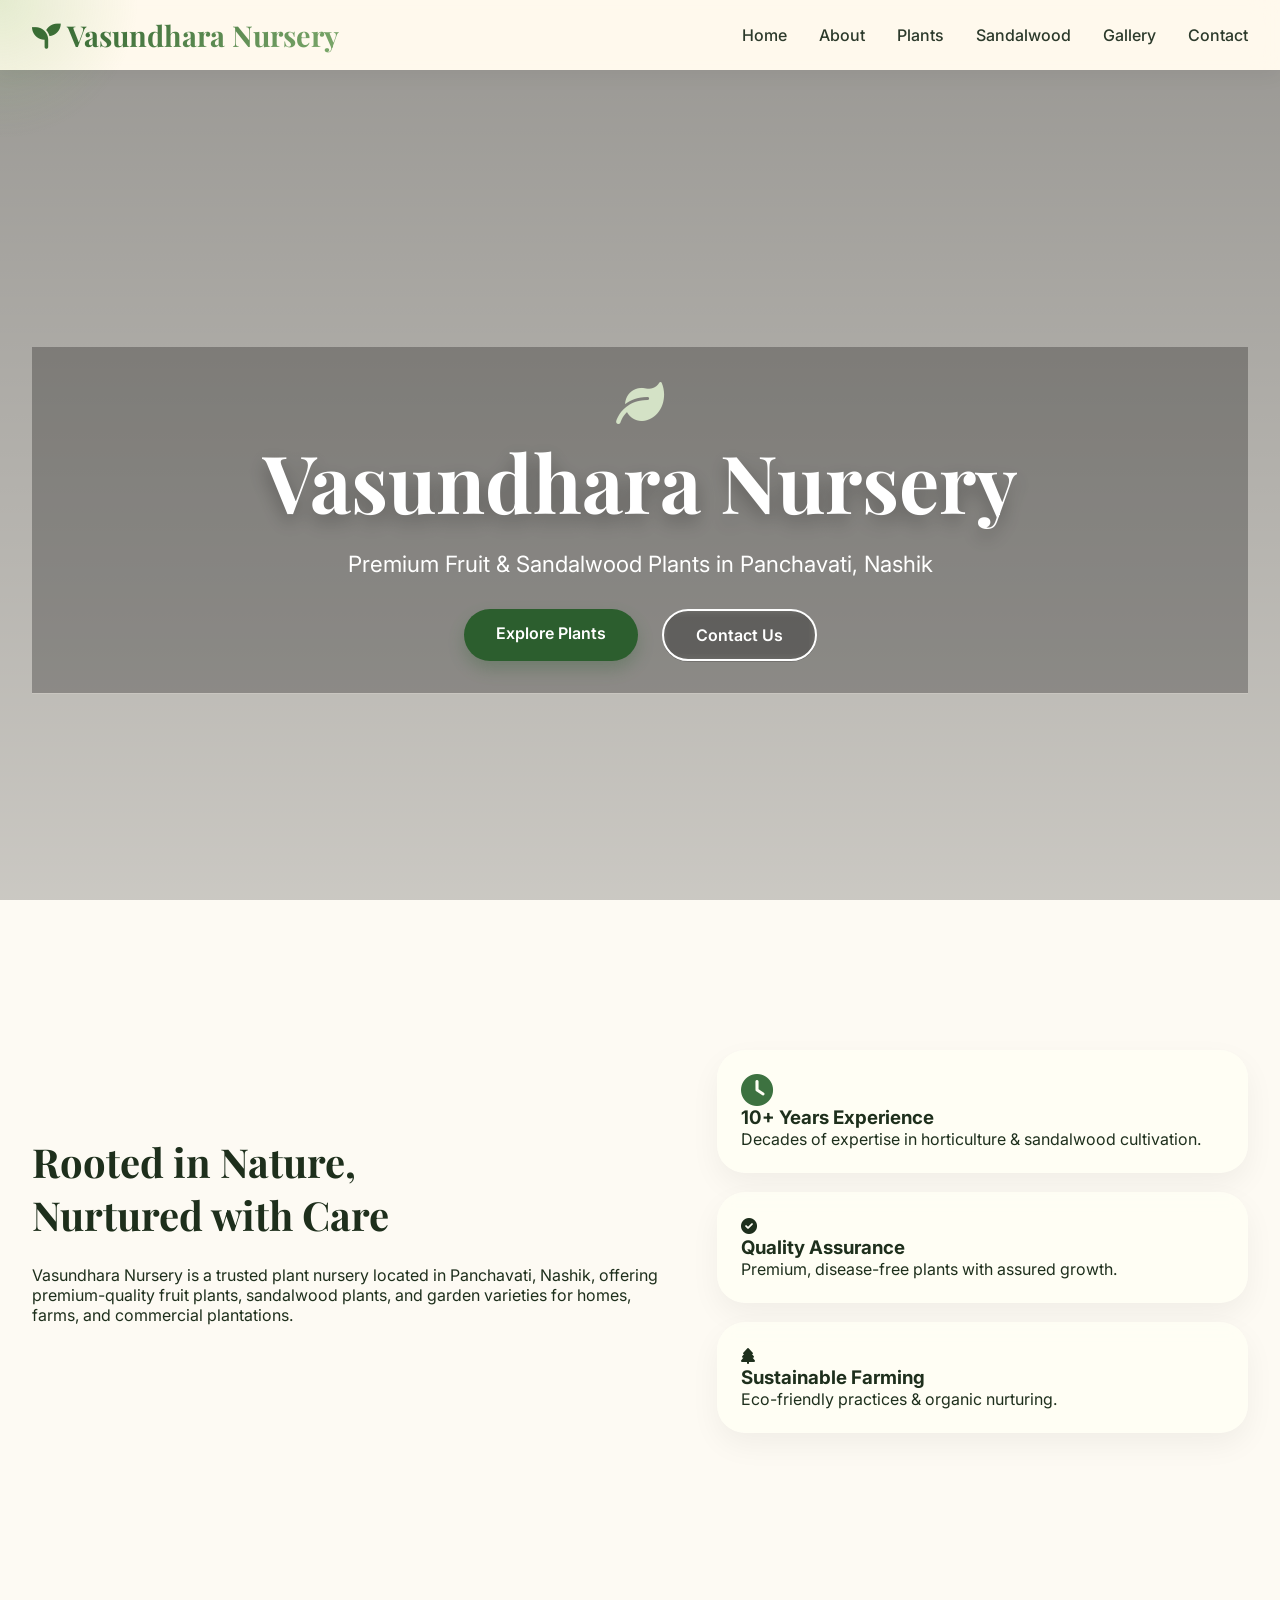
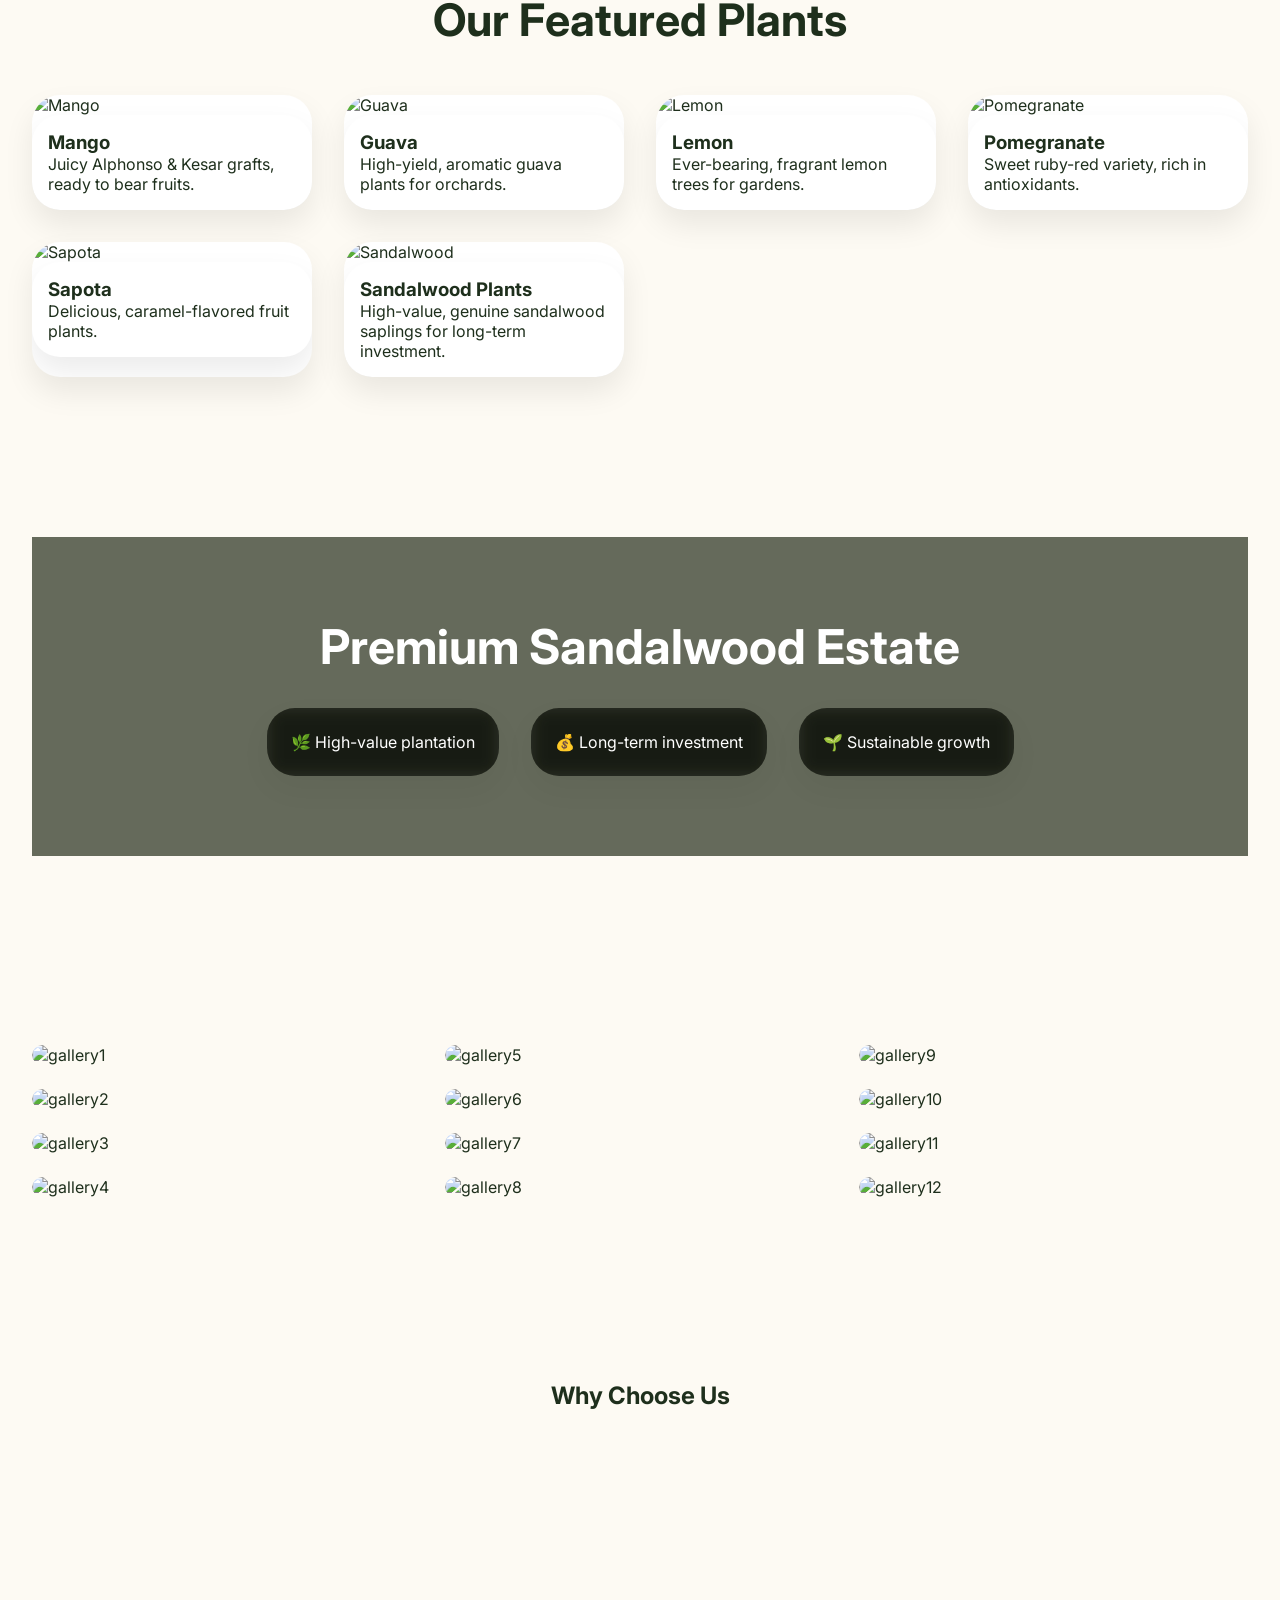
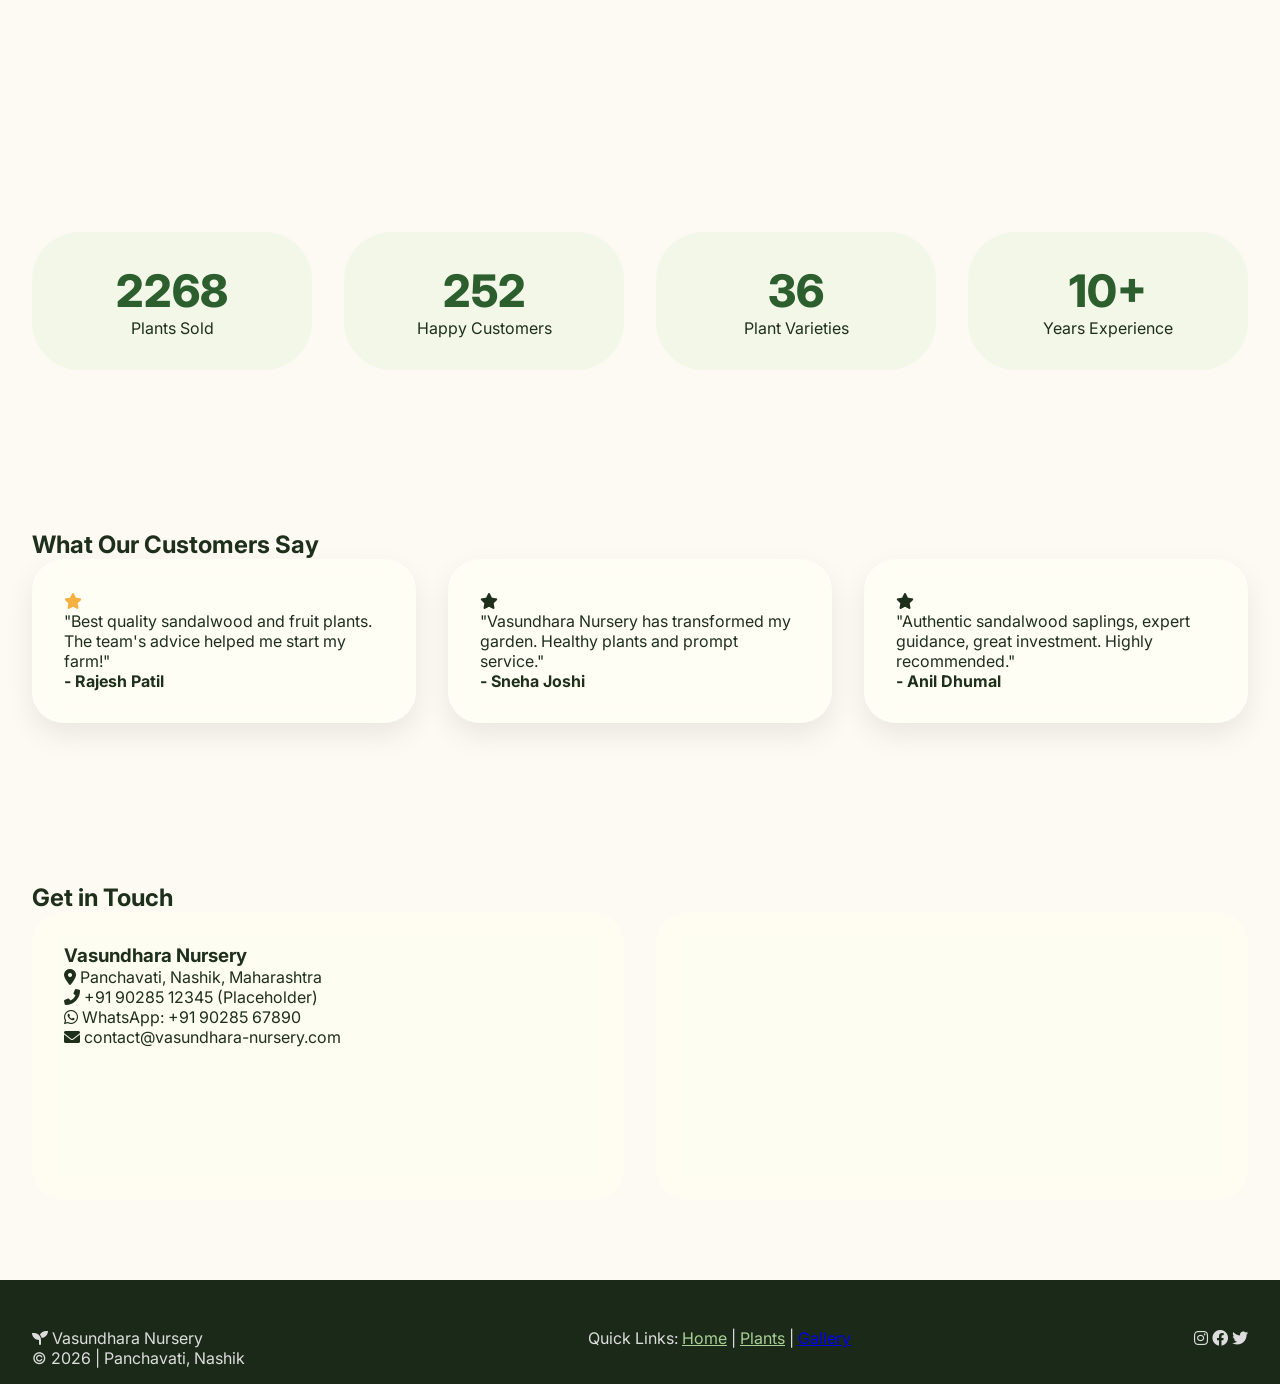
==== index.html @ 2616eaae "Initial Commit" ====
<!DOCTYPE html>
<html lang="en">
<head>
  <meta charset="UTF-8">
  <meta name="viewport" content="width=device-width, initial-scale=1.0, viewport-fit=cover">
  <title>Vasundhara Nursery | Premium Plants, Panchavati, Nashik</title>
  <!-- Google Fonts & CSS Libraries -->
  <link href="https://fonts.googleapis.com/css2?family=Inter:opsz,wght@14..32,300;14..32,400;14..32,500;14..32,600;14..32,700&family=Playfair+Display:wght@400;500;600;700&display=swap" rel="stylesheet">
  <link rel="stylesheet" href="https://cdnjs.cloudflare.com/ajax/libs/font-awesome/6.0.0-beta3/css/all.min.css">
  <link href="https://unpkg.com/aos@2.3.1/dist/aos.css" rel="stylesheet">
  <style>
    * {
      margin: 0;
      padding: 0;
      box-sizing: border-box;
    }

    body {
      font-family: 'Inter', sans-serif;
      background-color: #FDFAF3;
      color: #1e2f1c;
      overflow-x: hidden;
      scroll-behavior: smooth;
    }

    /* scroll progress indicator */
    .progress-bar {
      position: fixed;
      top: 0;
      left: 0;
      width: 0%;
      height: 4px;
      background: linear-gradient(90deg, #2c5e2e, #9bc48f);
      z-index: 10000;
      transition: width 0.08s linear;
      box-shadow: 0 0 6px rgba(46, 125, 50, 0.6);
    }

    /* loader */
    .loader {
      position: fixed;
      top: 0;
      left: 0;
      width: 100%;
      height: 100%;
      background: #1e2f1c;
      display: flex;
      align-items: center;
      justify-content: center;
      z-index: 2000;
      transition: opacity 0.8s ease, visibility 0.8s;
    }
    .loader.hide {
      opacity: 0;
      visibility: hidden;
    }
    .loader-text {
      font-size: 2rem;
      color: #e9f5e3;
      font-family: 'Playfair Display', serif;
      letter-spacing: 4px;
    }

    /* glassmorphism + sticky nav */
    .navbar {
      position: sticky;
      top: 0;
      z-index: 999;
      background: rgba(255, 248, 235, 0.85);
      backdrop-filter: blur(14px);
      box-shadow: 0 5px 20px rgba(0,0,0,0.05);
      transition: all 0.3s;
    }
    .nav-container {
      max-width: 1400px;
      margin: 0 auto;
      padding: 1rem 2rem;
      display: flex;
      justify-content: space-between;
      align-items: center;
      flex-wrap: wrap;
    }
    .logo {
      font-family: 'Playfair Display', serif;
      font-size: 1.8rem;
      font-weight: 700;
      background: linear-gradient(135deg, #2b5e2b, #7ca86b);
      -webkit-background-clip: text;
      background-clip: text;
      color: transparent;
    }
    .nav-links {
      display: flex;
      gap: 2rem;
      list-style: none;
    }
    .nav-links a {
      text-decoration: none;
      font-weight: 500;
      color: #2c3a2b;
      transition: 0.3s;
    }
    .nav-links a:hover { color: #4c8b3c; transform: translateY(-2px); }
    .mobile-menu {
      display: none;
      font-size: 1.8rem;
      cursor: pointer;
    }

    /* sections */
    section {
      padding: 5rem 2rem;
      overflow: hidden;
    }
    .container {
      max-width: 1300px;
      margin: 0 auto;
    }

    /* hero */
    .hero {
      min-height: 100vh;
      display: flex;
      align-items: center;
      position: relative;
      background: linear-gradient(rgba(0,0,0,0.4), rgba(0,0,0,0.2)), url('https://images.pexels.com/photos/1032650/pexels-photo-1032650.jpeg?auto=compress&cs=tinysrgb&w=1600') center/cover fixed;
      background-attachment: fixed;
    }
    /* CHANGE HERO IMAGE HERE */
    .hero-overlay {
      background: rgba(0,0,0,0.3);
      backdrop-filter: brightness(1.05);
      width: 100%;
      padding: 2rem;
    }
    .hero-content {
      text-align: center;
      color: white;
    }
    .hero h1 {
      font-size: 5rem;
      font-family: 'Playfair Display', serif;
      text-shadow: 0 8px 20px rgba(0,0,0,0.3);
    }
    .hero p {
      font-size: 1.4rem;
      margin: 1rem 0 2rem;
    }
    .btn-group {
      display: flex;
      gap: 1.5rem;
      justify-content: center;
    }
    .btn {
      padding: 0.9rem 2rem;
      border-radius: 50px;
      font-weight: 600;
      transition: 0.3s;
      text-decoration: none;
      display: inline-block;
    }
    .btn-primary {
      background: #2c5e2e;
      color: white;
      box-shadow: 0 8px 18px rgba(44,94,46,0.3);
    }
    .btn-primary:hover {
      background: #1f4521;
      transform: scale(1.03);
    }
    .btn-outline {
      border: 2px solid white;
      color: white;
      backdrop-filter: blur(4px);
    }
    .btn-outline:hover {
      background: white;
      color: #2c5e2e;
    }

    /* about cards */
    .split-layout {
      display: flex;
      gap: 3rem;
      flex-wrap: wrap;
      align-items: center;
    }
    .about-text { flex: 1.2; }
    .about-cards { flex: 1; display: flex; flex-direction: column; gap: 1.2rem; }
    .glass-card {
      background: rgba(255, 255, 245, 0.75);
      backdrop-filter: blur(8px);
      border-radius: 28px;
      padding: 1.5rem;
      box-shadow: 0 12px 30px rgba(0,0,0,0.05);
      transition: transform 0.3s;
    }
    .glass-card:hover { transform: translateY(-5px); background: rgba(255,255,240,0.9); }

    /* plant cards */
    .plants-grid {
      display: grid;
      grid-template-columns: repeat(auto-fill, minmax(260px,1fr));
      gap: 2rem;
      margin-top: 3rem;
    }
    .plant-card {
      background: white;
      border-radius: 28px;
      overflow: hidden;
      transition: all 0.4s cubic-bezier(0.2, 0.9, 0.4, 1.1);
      box-shadow: 0 15px 30px rgba(0,0,0,0.08);
    }
    .plant-card:hover {
      transform: translateY(-12px);
      box-shadow: 0 30px 40px rgba(0,0,0,0.15);
    }
    .plant-img {
      height: 220px;
      width: 100%;
      object-fit: cover;
      transition: 0.5s;
    }
    .plant-card:hover .plant-img { transform: scale(1.05); }

    /* parallax sandalwood */
    .parallax-sandal {
      background-attachment: fixed;
      background-position: center;
      background-size: cover;
      background-image: url('https://images.pexels.com/photos/11614190/pexels-photo-11614190.jpeg?auto=compress&cs=tinysrgb&w=1600');
      position: relative;
    }
    /* CHANGE SANDALWOOD IMAGE HERE */
    .sandal-overlay {
      background: rgba(20, 30, 10, 0.65);
      backdrop-filter: blur(3px);
      padding: 5rem 1rem;
      text-align: center;
      color: white;
    }

    /* masonry gallery */
    .masonry-gallery {
      column-count: 3;
      column-gap: 1.5rem;
    }
    .gallery-item {
      break-inside: avoid;
      margin-bottom: 1.5rem;
      border-radius: 24px;
      overflow: hidden;
      transition: 0.3s;
    }
    .gallery-item img {
      width: 100%;
      display: block;
      border-radius: 24px;
      transition: transform 0.5s;
    }
    .gallery-item:hover img { transform: scale(1.02); }

    /* stat counters */
    .stats-grid {
      display: flex;
      justify-content: space-between;
      flex-wrap: wrap;
      gap: 2rem;
      text-align: center;
    }
    .stat-card {
      flex: 1;
      min-width: 150px;
      background: rgba(235, 245, 225, 0.6);
      backdrop-filter: blur(8px);
      border-radius: 48px;
      padding: 2rem;
    }
    .counter {
      font-size: 2.8rem;
      font-weight: 800;
      color: #2c5e2e;
    }

    /* testimonials */
    .testimonial-grid {
      display: flex;
      gap: 2rem;
      flex-wrap: wrap;
    }
    .testi-card {
      flex: 1;
      background: rgba(255,255,245,0.7);
      backdrop-filter: blur(12px);
      border-radius: 2rem;
      padding: 2rem;
      box-shadow: 0 12px 28px rgba(0,0,0,0.08);
    }

    /* contact */
    .contact-wrapper {
      display: flex;
      flex-wrap: wrap;
      gap: 2rem;
    }
    .contact-info, .contact-map {
      flex: 1;
      background: rgba(255,255,240,0.6);
      backdrop-filter: blur(8px);
      padding: 2rem;
      border-radius: 32px;
    }

    footer {
      background: #1b2a18;
      color: #ddd;
      padding: 3rem 2rem 1rem;
    }

    /* floating leaves */
    .floating-leaf {
      position: fixed;
      pointer-events: none;
      z-index: 9999;
      font-size: 1.7rem;
      opacity: 0.3;
      animation: floatLeaf linear infinite;
    }
    @keyframes floatLeaf {
      0% { transform: translateY(100vh) rotate(0deg); opacity: 0.3; }
      100% { transform: translateY(-20vh) rotate(360deg); opacity: 0; }
    }

    /* glow follow */
    .glow-cursor {
      position: fixed;
      width: 280px;
      height: 280px;
      background: radial-gradient(circle, rgba(120,180,90,0.2) 0%, rgba(80,130,50,0) 70%);
      border-radius: 50%;
      pointer-events: none;
      z-index: 9998;
      transform: translate(-50%, -50%);
      transition: transform 0.05s;
    }

    @media (max-width: 800px) {
      .masonry-gallery { column-count: 2; }
      .hero h1 { font-size: 2.8rem; }
      .nav-links { display: none; }
      .mobile-menu { display: block; }
      .nav-links.active { display: flex; flex-direction: column; background: rgba(255,248,235,0.96); backdrop-filter: blur(20px); width: 100%; padding: 1.5rem; border-radius: 2rem; margin-top: 1rem; text-align: center; }
    }
  </style>
</head>
<body>
<div class="loader" id="loader">
  <div class="loader-text">Vasundhara 🌿</div>
</div>
<div class="progress-bar" id="progressBar"></div>
<div class="glow-cursor" id="glowCursor"></div>

<nav class="navbar">
  <div class="nav-container">
    <div class="logo"><i class="fas fa-seedling"></i> Vasundhara Nursery</div>
    <div class="mobile-menu" id="mobileMenuBtn"><i class="fas fa-bars"></i></div>
    <ul class="nav-links" id="navLinks">
      <li><a href="#home">Home</a></li>
      <li><a href="#about">About</a></li>
      <li><a href="#plants">Plants</a></li>
      <li><a href="#sandalwood">Sandalwood</a></li>
      <li><a href="#gallery">Gallery</a></li>
      <li><a href="#contact">Contact</a></li>
    </ul>
  </div>
</nav>

<section id="home" class="hero">
  <div class="hero-overlay">
    <div class="hero-content" data-aos="fade-up" data-aos-duration="1200">
      <i class="fas fa-leaf" style="font-size: 3rem; color: #d4e2c6;"></i>
      <h1>Vasundhara Nursery</h1>
      <p>Premium Fruit & Sandalwood Plants in Panchavati, Nashik</p>
      <div class="btn-group">
        <a href="#plants" class="btn btn-primary">Explore Plants</a>
        <a href="#contact" class="btn btn-outline">Contact Us</a>
      </div>
    </div>
  </div>
</section>

<section id="about">
  <div class="container">
    <div class="split-layout">
      <div class="about-text" data-aos="fade-right">
        <h2 style="font-size: 2.5rem; font-family: 'Playfair Display';">Rooted in Nature,<br>Nurtured with Care</h2>
        <p style="margin: 1.5rem 0;">Vasundhara Nursery is a trusted plant nursery located in Panchavati, Nashik, offering premium-quality fruit plants, sandalwood plants, and garden varieties for homes, farms, and commercial plantations.</p>
      </div>
      <div class="about-cards" data-aos="fade-left">
        <div class="glass-card"><i class="fas fa-clock" style="font-size: 2rem; color:#3d7240;"></i><h3>10+ Years Experience</h3><p>Decades of expertise in horticulture & sandalwood cultivation.</p></div>
        <div class="glass-card"><i class="fas fa-check-circle"></i><h3>Quality Assurance</h3><p>Premium, disease-free plants with assured growth.</p></div>
        <div class="glass-card"><i class="fas fa-tree"></i><h3>Sustainable Farming</h3><p>Eco-friendly practices & organic nurturing.</p></div>
      </div>
    </div>
  </div>
</section>

<section id="plants">
  <div class="container">
    <h2 data-aos="fade-up" style="text-align:center; font-size:2.8rem;">Our Featured Plants</h2>
    <div class="plants-grid">
      <!-- Fruit Plants Cards -->
      <!-- CHANGE PLANT IMAGE HERE -->
      <div class="plant-card" data-aos="zoom-in"><img class="plant-img" src="https://images.pexels.com/photos/11408901/pexels-photo-11408901.jpeg?auto=compress&cs=tinysrgb&w=600" alt="Mango"><div class="plant-card" style="padding:1rem;"><h3>Mango</h3><p>Juicy Alphonso & Kesar grafts, ready to bear fruits.</p></div></div>
      <div class="plant-card" data-aos="zoom-in"><img class="plant-img" src="https://images.pexels.com/photos/1404853/pexels-photo-1404853.jpeg?auto=compress&cs=tinysrgb&w=600" alt="Guava"><div class="plant-card" style="padding:1rem;"><h3>Guava</h3><p>High-yield, aromatic guava plants for orchards.</p></div></div>
      <div class="plant-card" data-aos="zoom-in"><img class="plant-img" src="https://images.pexels.com/photos/2133223/pexels-photo-2133223.jpeg?auto=compress&cs=tinysrgb&w=600" alt="Lemon"><div class="plant-card" style="padding:1rem;"><h3>Lemon</h3><p>Ever-bearing, fragrant lemon trees for gardens.</p></div></div>
      <div class="plant-card" data-aos="zoom-in"><img class="plant-img" src="https://images.pexels.com/photos/1106809/pexels-photo-1106809.jpeg?auto=compress&cs=tinysrgb&w=600" alt="Pomegranate"><div class="plant-card" style="padding:1rem;"><h3>Pomegranate</h3><p>Sweet ruby-red variety, rich in antioxidants.</p></div></div>
      <div class="plant-card" data-aos="zoom-in"><img class="plant-img" src="https://images.pexels.com/photos/13325120/pexels-photo-13325120.jpeg?auto=compress&cs=tinysrgb&w=600" alt="Sapota"><div class="plant-card" style="padding:1rem;"><h3>Sapota</h3><p>Delicious, caramel-flavored fruit plants.</p></div></div>
      <!-- Sandalwood special card -->
      <div class="plant-card" data-aos="zoom-in"><img class="plant-img" src="https://images.pexels.com/photos/6531686/pexels-photo-6531686.jpeg?auto=compress&cs=tinysrgb&w=600" alt="Sandalwood"><div class="plant-card" style="padding:1rem;"><h3>Sandalwood Plants</h3><p>High-value, genuine sandalwood saplings for long-term investment.</p></div></div>
    </div>
  </div>
</section>

<section id="sandalwood" class="parallax-sandal">
  <div class="sandal-overlay" data-aos="fade-up">
    <h2 style="font-size:3rem;">Premium Sandalwood Estate</h2>
    <div style="display:flex; gap:2rem; justify-content:center; flex-wrap:wrap; margin-top:2rem;">
      <div class="glass-card" style="background: rgba(0,0,0,0.5); color:white;">🌿 High-value plantation</div>
      <div class="glass-card" style="background: rgba(0,0,0,0.5); color:white;">💰 Long-term investment</div>
      <div class="glass-card" style="background: rgba(0,0,0,0.5); color:white;">🌱 Sustainable growth</div>
    </div>
  </div>
</section>

<section id="gallery">
  <div class="container">
    <h2 data-aos="fade-up" style="text-align:center;">Nursery Gallery</h2>
    <div class="masonry-gallery" data-aos="fade-up">
      <!-- GALLERY IMAGE 1 to 12 -->
      <div class="gallery-item"><img src="https://images.pexels.com/photos/4503723/pexels-photo-4503723.jpeg?auto=compress&cs=tinysrgb&w=400" alt="gallery1"><!-- REPLACE THIS IMAGE WITH ACTUAL NURSERY IMAGE --></div>
      <div class="gallery-item"><img src="https://images.pexels.com/photos/9677239/pexels-photo-9677239.jpeg?auto=compress&cs=tinysrgb&w=400" alt="gallery2"></div>
      <div class="gallery-item"><img src="https://images.pexels.com/photos/2663519/pexels-photo-2663519.jpeg?auto=compress&cs=tinysrgb&w=400" alt="gallery3"></div>
      <div class="gallery-item"><img src="https://images.pexels.com/photos/2400393/pexels-photo-2400393.jpeg?auto=compress&cs=tinysrgb&w=400" alt="gallery4"></div>
      <div class="gallery-item"><img src="https://images.pexels.com/photos/12349602/pexels-photo-12349602.jpeg?auto=compress&cs=tinysrgb&w=400" alt="gallery5"></div>
      <div class="gallery-item"><img src="https://images.pexels.com/photos/11528009/pexels-photo-11528009.jpeg?auto=compress&cs=tinysrgb&w=400" alt="gallery6"></div>
      <div class="gallery-item"><img src="https://images.pexels.com/photos/862022/pexels-photo-862022.jpeg?auto=compress&cs=tinysrgb&w=400" alt="gallery7"></div>
      <div class="gallery-item"><img src="https://images.pexels.com/photos/2273900/pexels-photo-2273900.jpeg?auto=compress&cs=tinysrgb&w=400" alt="gallery8"></div>
      <div class="gallery-item"><img src="https://images.pexels.com/photos/7933096/pexels-photo-7933096.jpeg?auto=compress&cs=tinysrgb&w=400" alt="gallery9"></div>
      <div class="gallery-item"><img src="https://images.pexels.com/photos/5358128/pexels-photo-5358128.jpeg?auto=compress&cs=tinysrgb&w=400" alt="gallery10"></div>
      <div class="gallery-item"><img src="https://images.pexels.com/photos/3272428/pexels-photo-3272428.jpeg?auto=compress&cs=tinysrgb&w=400" alt="gallery11"></div>
      <div class="gallery-item"><img src="https://images.pexels.com/photos/1003630/pexels-photo-1003630.jpeg?auto=compress&cs=tinysrgb&w=400" alt="gallery12"></div>
    </div>
  </div>
</section>

<section id="whyus">
  <div class="container">
    <h2 data-aos="fade-up" style="text-align:center;">Why Choose Us</h2>
    <div style="display:grid; grid-template-columns:repeat(auto-fit,minmax(200px,1fr)); gap:2rem; margin-top:3rem;">
      <div class="glass-card" data-aos="flip-left"><i class="fas fa-leaf"></i><h3>Healthy Plants</h3></div>
      <div class="glass-card" data-aos="flip-left"><i class="fas fa-chalkboard-user"></i><h3>Expert Guidance</h3></div>
      <div class="glass-card" data-aos="flip-left"><i class="fas fa-tag"></i><h3>Affordable Prices</h3></div>
      <div class="glass-card" data-aos="flip-left"><i class="fas fa-database"></i><h3>Large Collection</h3></div>
      <div class="glass-card" data-aos="flip-left"><i class="fas fa-truck-fast"></i><h3>Fast Delivery</h3></div>
      <div class="glass-card" data-aos="flip-left"><i class="fas fa-hand-holding-heart"></i><h3>Trusted Nursery</h3></div>
    </div>
  </div>
</section>

<section id="stats">
  <div class="container">
    <div class="stats-grid">
      <div class="stat-card"><div class="counter" data-target="5000">0</div><p>Plants Sold</p></div>
      <div class="stat-card"><div class="counter" data-target="500">0</div><p>Happy Customers</p></div>
      <div class="stat-card"><div class="counter" data-target="50">0</div><p>Plant Varieties</p></div>
      <div class="stat-card"><div class="counter" data-target="10">0</div><p>Years Experience</p></div>
    </div>
  </div>
</section>

<section id="testimonials">
  <div class="container">
    <h2 data-aos="fade-up">What Our Customers Say</h2>
    <div class="testimonial-grid">
      <div class="testi-card" data-aos="fade-right"><i class="fas fa-star" style="color:#f5b042;"></i><p>"Best quality sandalwood and fruit plants. The team's advice helped me start my farm!"</p><h4>- Rajesh Patil</h4></div>
      <div class="testi-card" data-aos="fade-up"><i class="fas fa-star"></i><p>"Vasundhara Nursery has transformed my garden. Healthy plants and prompt service."</p><h4>- Sneha Joshi</h4></div>
      <div class="testi-card" data-aos="fade-left"><i class="fas fa-star"></i><p>"Authentic sandalwood saplings, expert guidance, great investment. Highly recommended."</p><h4>- Anil Dhumal</h4></div>
    </div>
  </div>
</section>

<section id="contact">
  <div class="container">
    <h2>Get in Touch</h2>
    <div class="contact-wrapper">
      <div class="contact-info">
        <h3>Vasundhara Nursery</h3>
        <p><i class="fas fa-map-marker-alt"></i> Panchavati, Nashik, Maharashtra</p>
        <p><i class="fas fa-phone-alt"></i> +91 90285 12345 (Placeholder)</p>
        <p><i class="fab fa-whatsapp"></i> WhatsApp: +91 90285 67890</p>
        <p><i class="fas fa-envelope"></i> contact@vasundhara-nursery.com</p>
      </div>
      <div class="contact-map">
        <!-- ADD GOOGLE MAP HERE -->
        <iframe src="https://www.google.com/maps/embed?pb=!1m18!1m12!1m3!1d3747.362258113215!2d73.78342611492342!3d20.00719448656272!2m3!1f0!2f0!3f0!3m2!1i1024!2i768!4f13.1!3m3!1m2!1s0x3bddecb9c1f5b9c1%3A0x68cde4e5bfc88d3d!2sPanchavati%2C%20Nashik!5e0!3m2!1sen!2sin!4v1648550199999!5m2!1sen!2sin" width="100%" height="220" style="border:0; border-radius:24px;" allowfullscreen="" loading="lazy"></iframe>
      </div>
    </div>
  </div>
</section>

<footer>
  <div style="max-width:1300px; margin:auto; display:flex; flex-wrap:wrap; justify-content:space-between;">
    <div><i class="fas fa-seedling"></i> Vasundhara Nursery<br>© 2026 | Panchavati, Nashik</div>
    <div>Quick Links: <a href="#home" style="color:#a9cf97;">Home</a> | <a href="#plants" style="color:#a9cf97;">Plants</a> | <a href="#gallery">Gallery</a></div>
    <div><i class="fab fa-instagram"></i> <i class="fab fa-facebook"></i> <i class="fab fa-twitter"></i></div>
  </div>
</footer>

<!-- GSAP & AOS & scripts -->
<script src="https://cdnjs.cloudflare.com/ajax/libs/gsap/3.12.5/gsap.min.js"></script>
<script src="https://cdnjs.cloudflare.com/ajax/libs/gsap/3.12.5/ScrollTrigger.min.js"></script>
<script src="https://unpkg.com/aos@2.3.1/dist/aos.js"></script>
<script>
  // loader
  window.addEventListener('load', () => {
    document.getElementById('loader').classList.add('hide');
    AOS.init({ duration: 800, once: false, mirror: false });
  });

  // progress bar
  window.addEventListener('scroll', () => {
    const winScroll = document.body.scrollTop || document.documentElement.scrollTop;
    const height = document.documentElement.scrollHeight - document.documentElement.clientHeight;
    const scrolled = (winScroll / height) * 100;
    document.getElementById('progressBar').style.width = scrolled + '%';
  });

  // animated counters
  const counters = document.querySelectorAll('.counter');
  let started = false;
  function startCounters() {
    counters.forEach(counter => {
      const updateCount = () => {
        const target = +counter.getAttribute('data-target');
        let count = +counter.innerText;
        let increment = target / 80;
        if (count < target) {
          count = Math.min(Math.ceil(count + increment), target);
          counter.innerText = count;
          setTimeout(updateCount, 20);
        } else counter.innerText = target + (counter.innerText.includes('+')?'':'+');
      };
      updateCount();
    });
  }
  window.addEventListener('scroll', function triggerOnce() {
    const statsSec = document.getElementById('stats');
    if (statsSec) {
      const rect = statsSec.getBoundingClientRect();
      if (rect.top < window.innerHeight - 100 && !started) {
        started = true;
        startCounters();
        window.removeEventListener('scroll', triggerOnce);
      }
    }
  });

  // floating leaves
  function createFloatingLeaf() {
    const leaf = document.createElement('div');
    leaf.classList.add('floating-leaf');
    leaf.innerHTML = ['🌿','🍃','🌱','🍂','🌾'][Math.floor(Math.random()*5)];
    leaf.style.left = Math.random() * 100 + '%';
    leaf.style.fontSize = 1.2 + Math.random() * 1.5 + 'rem';
    leaf.style.animationDuration = 8 + Math.random() * 8 + 's';
    leaf.style.opacity = 0.25 + Math.random() * 0.3;
    document.body.appendChild(leaf);
    setTimeout(() => leaf.remove(), 15000);
  }
  setInterval(createFloatingLeaf, 3000);

  // mouse glow
  const cursorGlow = document.getElementById('glowCursor');
  document.addEventListener('mousemove', (e) => {
    gsap.to(cursorGlow, { duration: 0.2, x: e.clientX, y: e.clientY, ease: "power2.out" });
  });

  // parallax & GSAP scroll animations
  gsap.registerPlugin(ScrollTrigger);
  gsap.utils.toArray('.plant-card').forEach(card => {
    gsap.from(card, { opacity: 0, y: 60, duration: 0.7, scrollTrigger: { trigger: card, start: "top 85%", toggleActions: "play none none reverse" } });
  });
  gsap.from('.hero-content', { scale: 0.9, opacity: 0, duration: 1, delay: 0.3 });
  gsap.from('.about-text', { scrollTrigger: "#about", x: -50, opacity: 0, duration: 0.8 });
  gsap.from('.about-cards .glass-card', { scrollTrigger: "#about", stagger: 0.2, x: 40, opacity: 0 });

  // mobile menu
  const menuBtn = document.getElementById('mobileMenuBtn');
  const navLinks = document.getElementById('navLinks');
  menuBtn.addEventListener('click', () => navLinks.classList.toggle('active'));

  // smooth scroll
  document.querySelectorAll('a[href^="#"]').forEach(anchor => {
    anchor.addEventListener('click', function(e) {
      e.preventDefault();
      const target = document.querySelector(this.getAttribute('href'));
      if(target) target.scrollIntoView({ behavior: 'smooth', block: 'start' });
      if(navLinks.classList.contains('active')) navLinks.classList.remove('active');
    });
  });
</script>
</body>
</html>
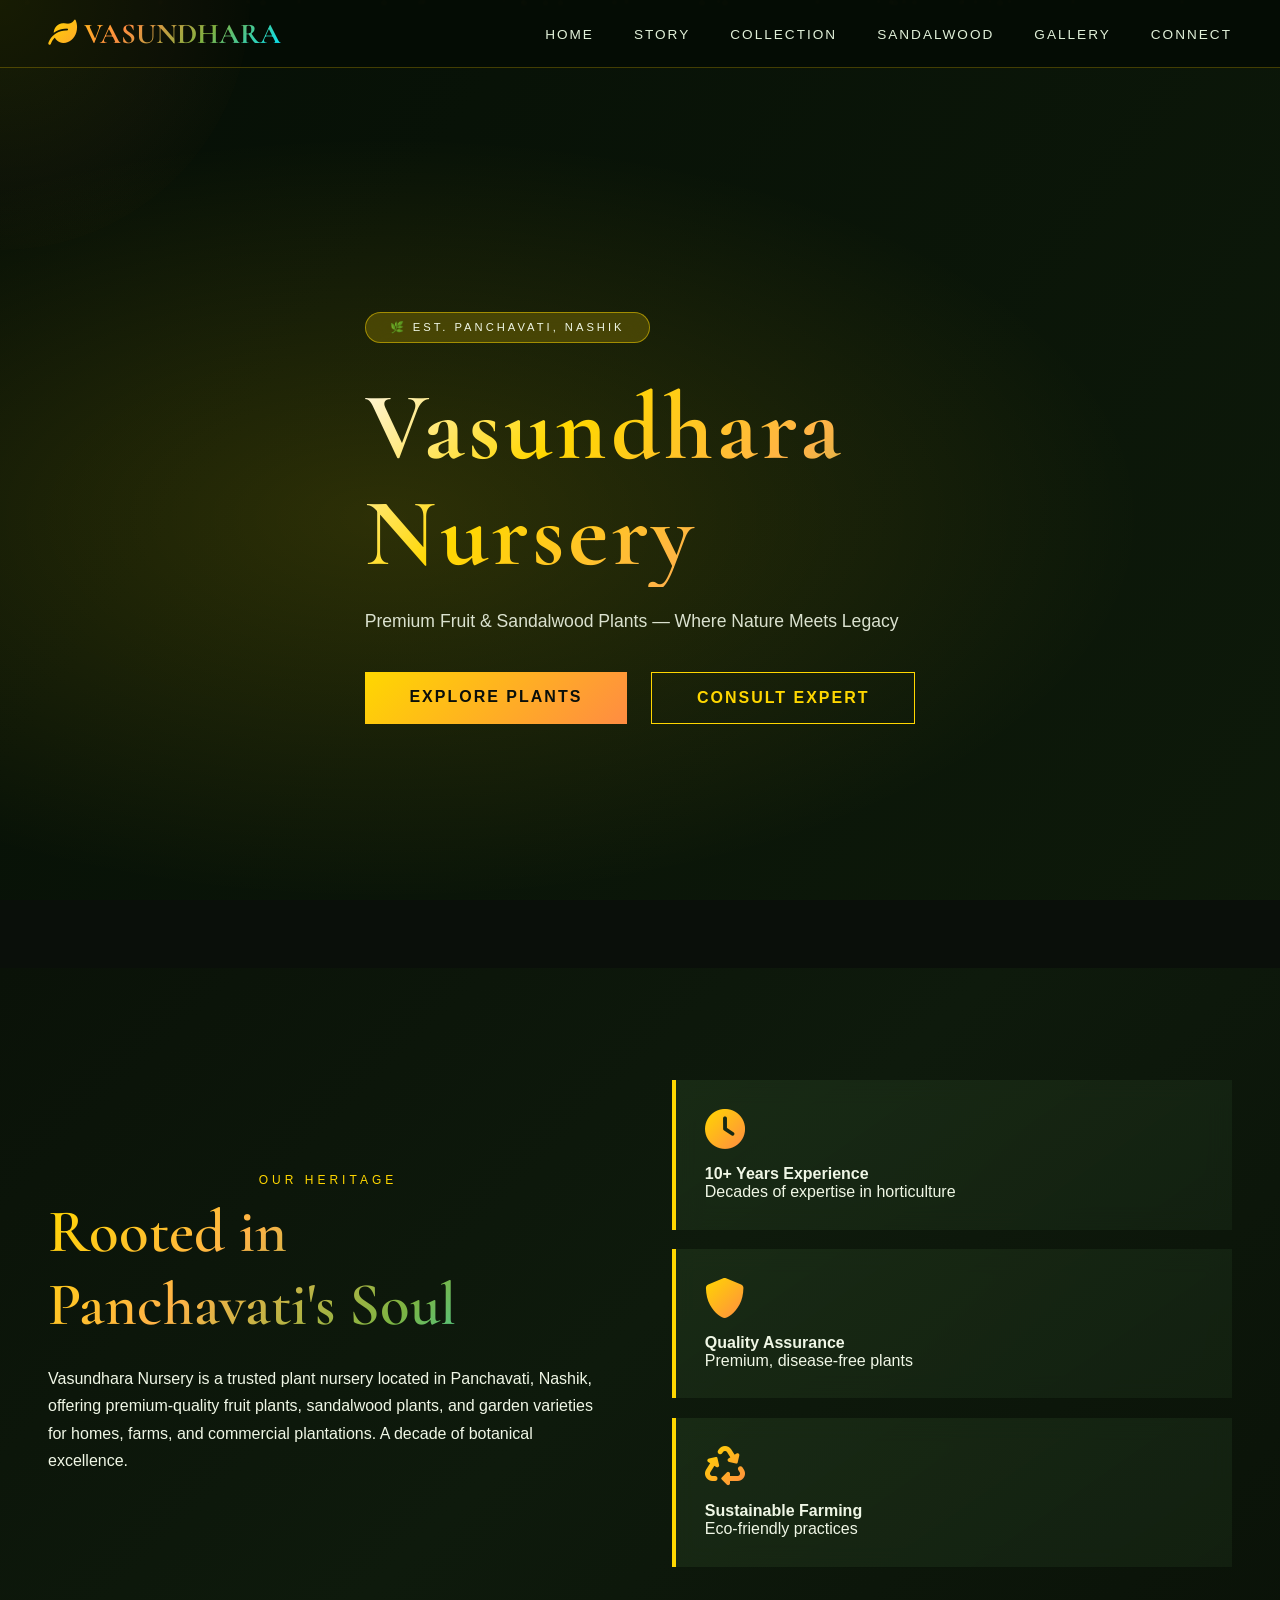
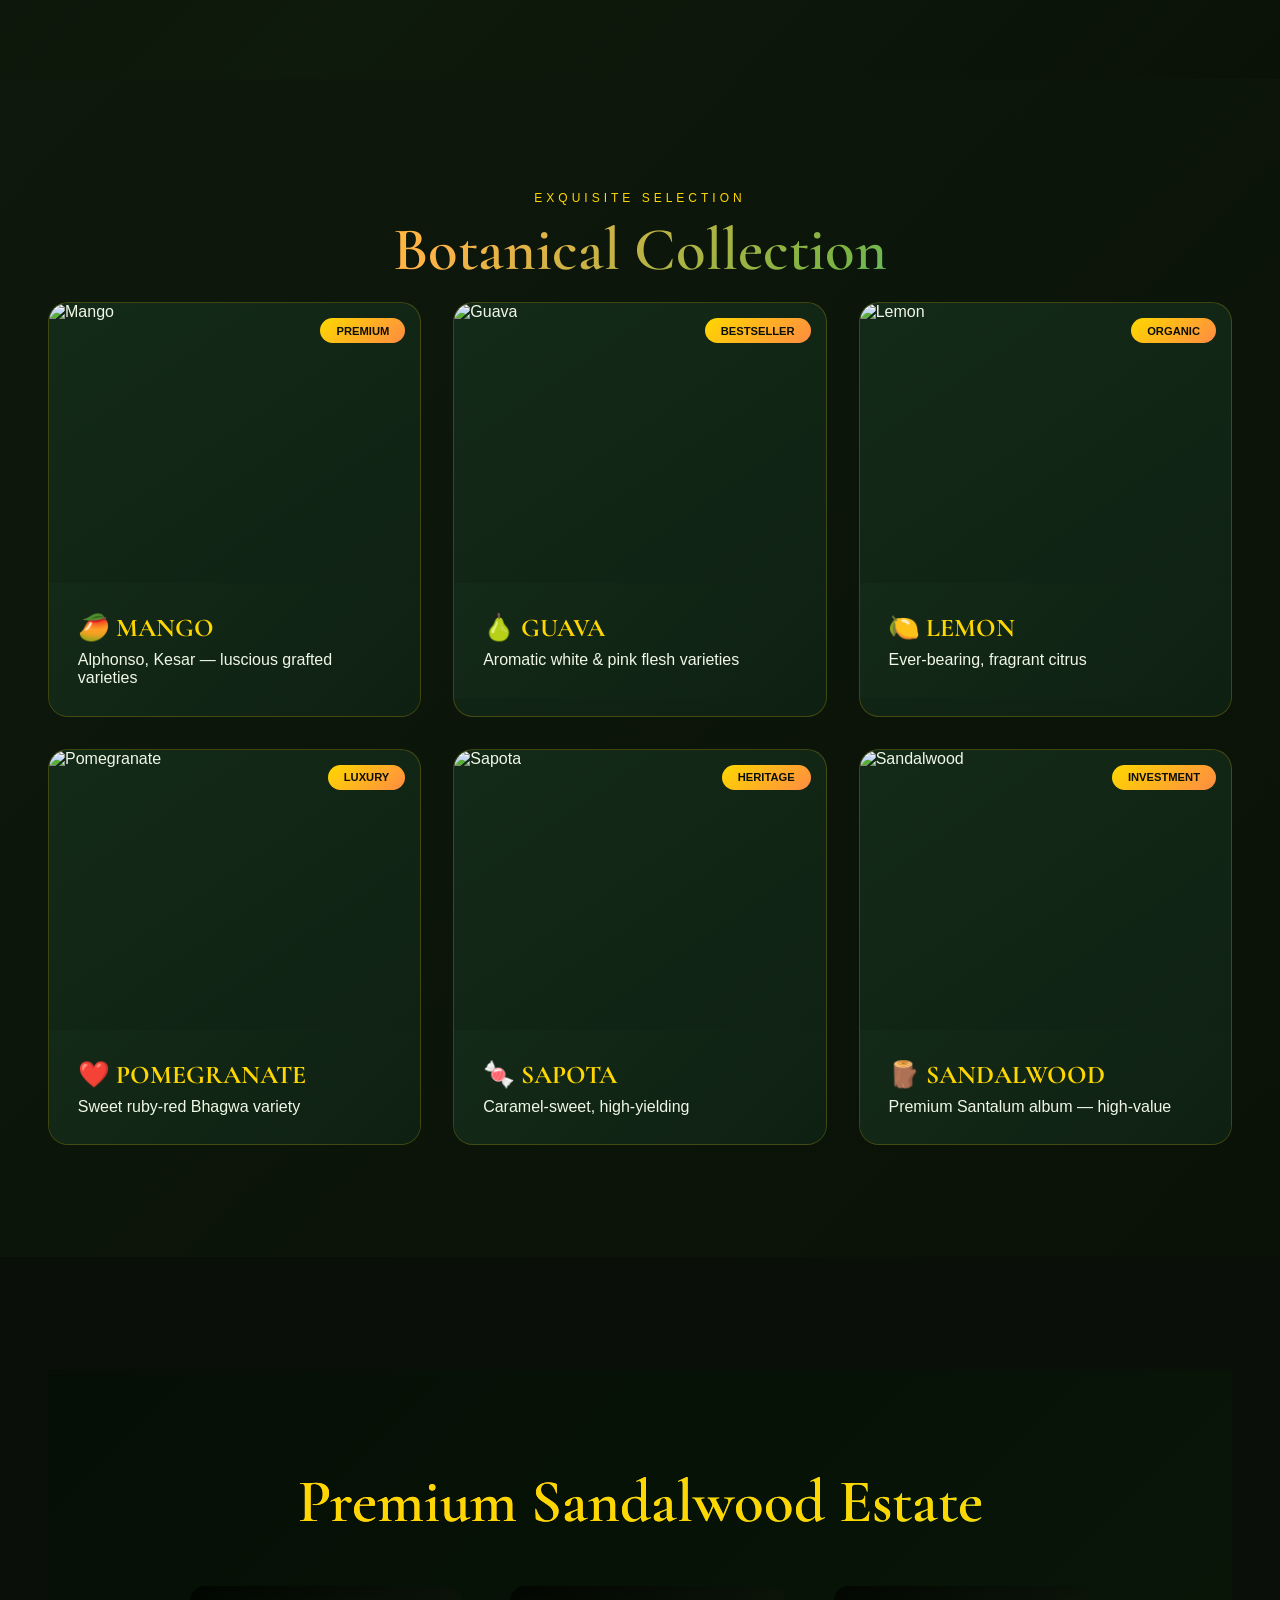
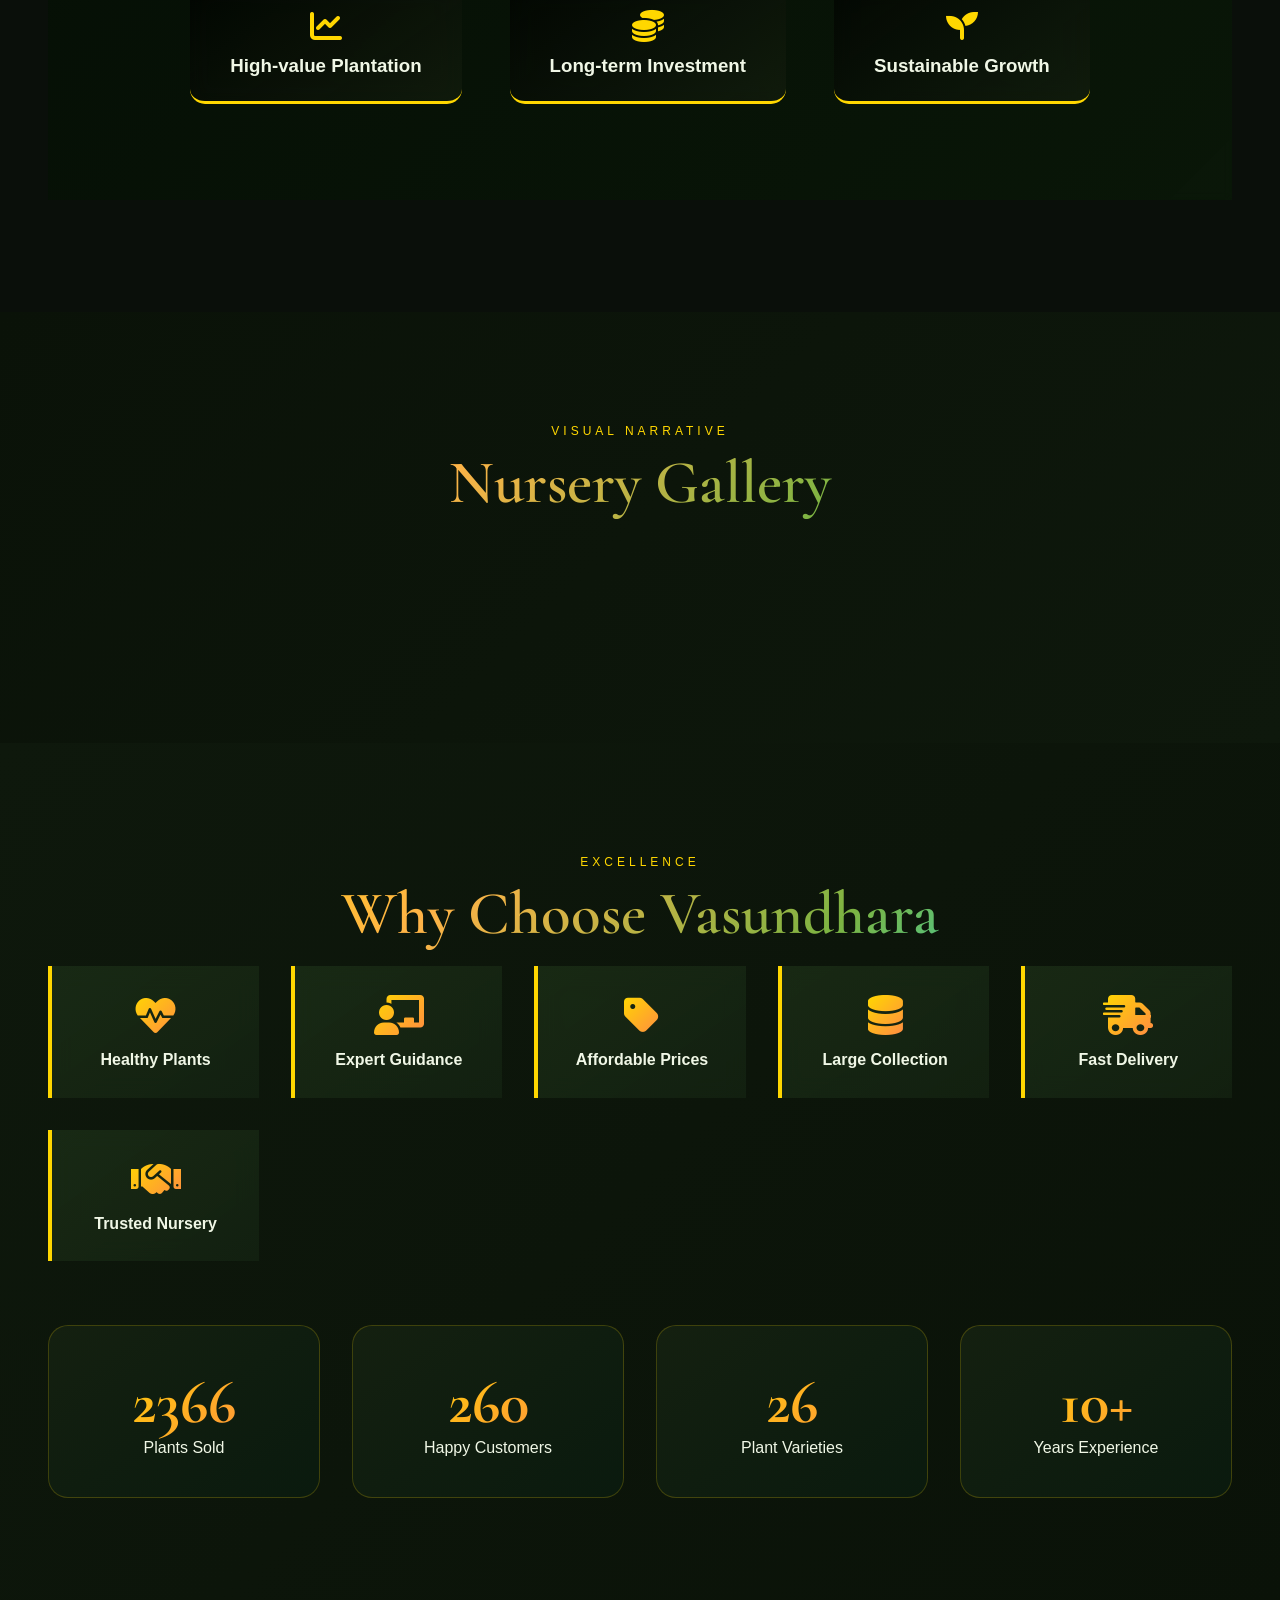
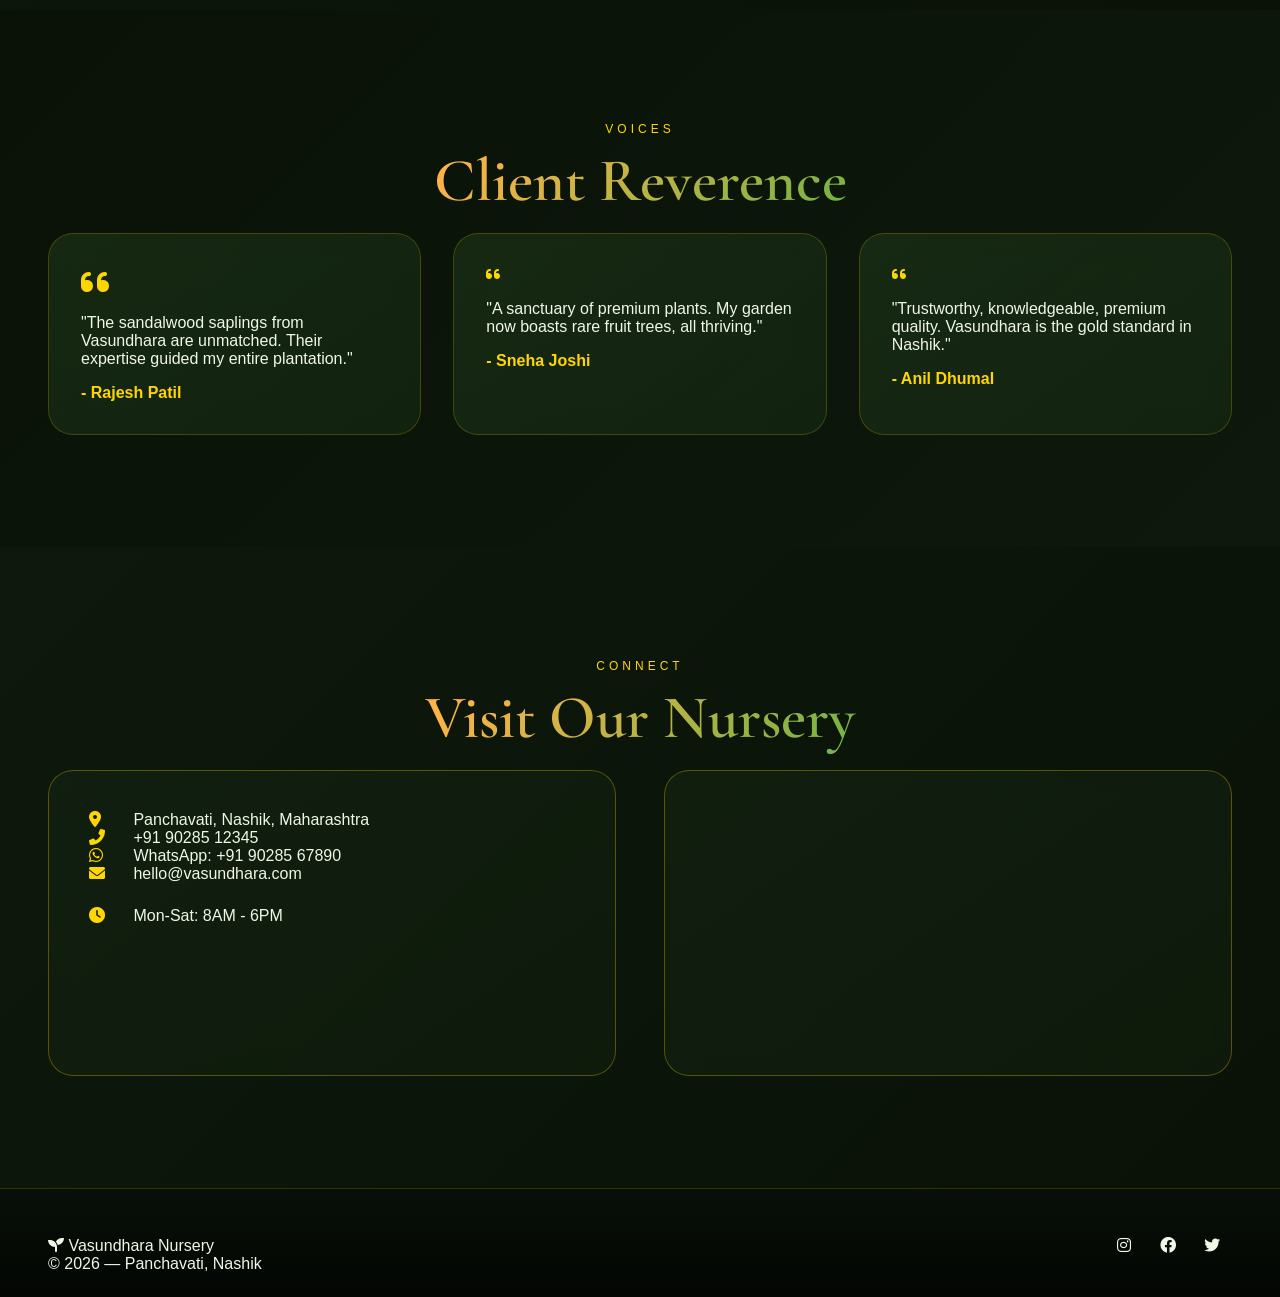
==== commit 646e2e4d: "push changes" ====
--- a/index.html
+++ b/index.html
@@ -3,11 +3,13 @@
 <head>
   <meta charset="UTF-8">
   <meta name="viewport" content="width=device-width, initial-scale=1.0, viewport-fit=cover">
-  <title>Vasundhara Nursery | Premium Plants, Panchavati, Nashik</title>
-  <!-- Google Fonts & CSS Libraries -->
-  <link href="https://fonts.googleapis.com/css2?family=Inter:opsz,wght@14..32,300;14..32,400;14..32,500;14..32,600;14..32,700&family=Playfair+Display:wght@400;500;600;700&display=swap" rel="stylesheet">
+  <title>Vasundhara Nursery | Panchavati, Nashik — Luxury Botanical Atelier</title>
+  
+  <!-- Premium Fonts -->
+  <link href="https://fonts.googleapis.com/css2?family=Space+Grotesk:wght@300;400;500;600;700&family=Cormorant+Garamond:ital,wght@0,400;0,500;0,600;0,700;1,500&display=swap" rel="stylesheet">
   <link rel="stylesheet" href="https://cdnjs.cloudflare.com/ajax/libs/font-awesome/6.0.0-beta3/css/all.min.css">
   <link href="https://unpkg.com/aos@2.3.1/dist/aos.css" rel="stylesheet">
+  
   <style>
     * {
       margin: 0;
@@ -16,598 +18,714 @@
     }
 
     body {
-      font-family: 'Inter', sans-serif;
-      background-color: #FDFAF3;
-      color: #1e2f1c;
+      font-family: 'Space Grotesk', sans-serif;
+      background: #0A0F0A;
+      color: #F0F7E6;
       overflow-x: hidden;
       scroll-behavior: smooth;
     }
 
-    /* scroll progress indicator */
+    /* Custom Scrollbar */
+    ::-webkit-scrollbar { width: 6px; }
+    ::-webkit-scrollbar-track { background: #0A0F0A; }
+    ::-webkit-scrollbar-thumb { background: linear-gradient(180deg, #FFD700, #7CB342, #FF8C42); border-radius: 10px; }
+
+    /* Progress Bar */
     .progress-bar {
       position: fixed;
       top: 0;
       left: 0;
       width: 0%;
       height: 4px;
-      background: linear-gradient(90deg, #2c5e2e, #9bc48f);
+      background: linear-gradient(90deg, #FFD700, #FF8C42, #7CB342, #00ACC1, #FFD700);
       z-index: 10000;
-      transition: width 0.08s linear;
-      box-shadow: 0 0 6px rgba(46, 125, 50, 0.6);
-    }
-
-    /* loader */
+      transition: width 0.06s linear;
+      box-shadow: 0 0 20px rgba(255,215,0,0.8);
+    }
+
+    /* Loader */
     .loader {
       position: fixed;
       top: 0;
       left: 0;
       width: 100%;
       height: 100%;
-      background: #1e2f1c;
+      background: radial-gradient(circle at center, #0A1A0A, #020502);
       display: flex;
       align-items: center;
       justify-content: center;
-      z-index: 2000;
-      transition: opacity 0.8s ease, visibility 0.8s;
-    }
-    .loader.hide {
-      opacity: 0;
-      visibility: hidden;
-    }
-    .loader-text {
-      font-size: 2rem;
-      color: #e9f5e3;
-      font-family: 'Playfair Display', serif;
-      letter-spacing: 4px;
-    }
-
-    /* glassmorphism + sticky nav */
+      z-index: 10000;
+      transition: opacity 1s ease, visibility 1s;
+    }
+    .loader.hide { opacity: 0; visibility: hidden; }
+    .loader-circle {
+      width: 80px;
+      height: 80px;
+      border: 3px solid rgba(255,215,0,0.2);
+      border-top: 3px solid #FFD700;
+      border-right: 3px solid #FF8C42;
+      border-radius: 50%;
+      animation: spin 1s cubic-bezier(0.68, -0.55, 0.265, 1.55) infinite;
+    }
+    @keyframes spin { 0% { transform: rotate(0deg); } 100% { transform: rotate(360deg); } }
+
+    /* Navigation */
     .navbar {
       position: sticky;
       top: 0;
-      z-index: 999;
-      background: rgba(255, 248, 235, 0.85);
-      backdrop-filter: blur(14px);
-      box-shadow: 0 5px 20px rgba(0,0,0,0.05);
+      z-index: 1000;
+      background: rgba(5, 12, 5, 0.92);
+      backdrop-filter: blur(20px);
+      border-bottom: 1px solid rgba(255,215,0,0.25);
       transition: all 0.3s;
     }
     .nav-container {
       max-width: 1400px;
       margin: 0 auto;
-      padding: 1rem 2rem;
+      padding: 1rem 3rem;
       display: flex;
       justify-content: space-between;
       align-items: center;
-      flex-wrap: wrap;
     }
     .logo {
-      font-family: 'Playfair Display', serif;
+      font-family: 'Cormorant Garamond', serif;
       font-size: 1.8rem;
       font-weight: 700;
-      background: linear-gradient(135deg, #2b5e2b, #7ca86b);
+      background: linear-gradient(135deg, #FFD700, #FF8C42, #7CB342, #00E5FF);
       -webkit-background-clip: text;
       background-clip: text;
       color: transparent;
-    }
-    .nav-links {
-      display: flex;
-      gap: 2rem;
-      list-style: none;
-    }
+      animation: gradientShift 3s infinite;
+    }
+    @keyframes gradientShift {
+      0%, 100% { filter: hue-rotate(0deg); }
+      50% { filter: hue-rotate(10deg); }
+    }
+    .nav-links { display: flex; gap: 2.5rem; list-style: none; }
     .nav-links a {
       text-decoration: none;
       font-weight: 500;
-      color: #2c3a2b;
+      font-size: 0.85rem;
+      letter-spacing: 2px;
+      color: #E0F0D8;
       transition: 0.3s;
-    }
-    .nav-links a:hover { color: #4c8b3c; transform: translateY(-2px); }
-    .mobile-menu {
-      display: none;
-      font-size: 1.8rem;
-      cursor: pointer;
-    }
-
-    /* sections */
-    section {
-      padding: 5rem 2rem;
-      overflow: hidden;
-    }
-    .container {
-      max-width: 1300px;
-      margin: 0 auto;
-    }
-
-    /* hero */
+      position: relative;
+    }
+    .nav-links a::before {
+      content: '';
+      position: absolute;
+      bottom: -8px;
+      left: 0;
+      width: 0;
+      height: 2px;
+      background: linear-gradient(90deg, #FFD700, #FF8C42);
+      transition: width 0.3s;
+    }
+    .nav-links a:hover::before { width: 100%; }
+    .nav-links a:hover { color: #FFD700; }
+    .mobile-menu { display: none; font-size: 1.8rem; cursor: pointer; }
+
+    /* Hero Section - Vibrant */
     .hero {
       min-height: 100vh;
       display: flex;
       align-items: center;
       position: relative;
-      background: linear-gradient(rgba(0,0,0,0.4), rgba(0,0,0,0.2)), url('https://images.pexels.com/photos/1032650/pexels-photo-1032650.jpeg?auto=compress&cs=tinysrgb&w=1600') center/cover fixed;
+      background: linear-gradient(125deg, rgba(5,15,5,0.85), rgba(15,30,10,0.7)), url('https://images.pexels.com/photos/1081496/pexels-photo-1081496.jpeg?auto=compress&cs=tinysrgb&w=2000') center/cover fixed;
       background-attachment: fixed;
     }
     /* CHANGE HERO IMAGE HERE */
-    .hero-overlay {
-      background: rgba(0,0,0,0.3);
-      backdrop-filter: brightness(1.05);
+    .hero::before {
+      content: '';
+      position: absolute;
+      top: 0;
+      left: 0;
+      right: 0;
+      bottom: 0;
+      background: radial-gradient(ellipse at 30% 50%, rgba(255,215,0,0.15), transparent 60%);
+      pointer-events: none;
+    }
+    .hero-content { max-width: 1400px; margin: 0 auto; padding: 0 3rem; position: relative; z-index: 2; }
+    .hero-badge {
+      display: inline-block;
+      background: rgba(255,215,0,0.2);
+      backdrop-filter: blur(10px);
+      padding: 0.5rem 1.5rem;
+      border-radius: 40px;
+      font-size: 0.7rem;
+      letter-spacing: 3px;
+      border: 1px solid rgba(255,215,0,0.5);
+      margin-bottom: 2rem;
+    }
+    .hero h1 {
+      font-family: 'Cormorant Garamond', serif;
+      font-size: 6rem;
+      font-weight: 700;
+      letter-spacing: 4px;
+      line-height: 1.1;
+      background: linear-gradient(135deg, #FFF8E7, #FFD700, #FFB347, #7CB342);
+      -webkit-background-clip: text;
+      background-clip: text;
+      color: transparent;
+    }
+    .btn-group { display: flex; gap: 1.5rem; margin-top: 2.5rem; }
+    .btn {
+      padding: 1rem 2.8rem;
+      border-radius: 0;
+      font-weight: 600;
+      letter-spacing: 2px;
+      transition: all 0.4s cubic-bezier(0.2, 0.9, 0.4, 1.1);
+      text-decoration: none;
+      position: relative;
+      overflow: hidden;
+    }
+    .btn-primary {
+      background: linear-gradient(135deg, #FFD700, #FF8C42);
+      color: #0A0F0A;
+      border: none;
+    }
+    .btn-primary::before {
+      content: '';
+      position: absolute;
+      top: 0;
+      left: -100%;
       width: 100%;
-      padding: 2rem;
-    }
-    .hero-content {
+      height: 100%;
+      background: linear-gradient(90deg, transparent, rgba(255,255,255,0.3), transparent);
+      transition: left 0.5s;
+    }
+    .btn-primary:hover::before { left: 100%; }
+    .btn-primary:hover { transform: translateY(-3px); box-shadow: 0 15px 35px rgba(255,215,0,0.3); }
+    .btn-outline { border: 1.5px solid #FFD700; color: #FFD700; background: transparent; }
+    .btn-outline:hover { background: rgba(255,215,0,0.15); transform: translateY(-3px); }
+
+    /* Section Styles with Colors */
+    section { padding: 7rem 3rem; position: relative; }
+    .container { max-width: 1300px; margin: 0 auto; }
+    .section-title {
+      font-family: 'Cormorant Garamond', serif;
+      font-size: 3.8rem;
+      font-weight: 600;
       text-align: center;
-      color: white;
-    }
-    .hero h1 {
-      font-size: 5rem;
-      font-family: 'Playfair Display', serif;
-      text-shadow: 0 8px 20px rgba(0,0,0,0.3);
-    }
-    .hero p {
-      font-size: 1.4rem;
-      margin: 1rem 0 2rem;
-    }
-    .btn-group {
-      display: flex;
-      gap: 1.5rem;
-      justify-content: center;
-    }
-    .btn {
-      padding: 0.9rem 2rem;
-      border-radius: 50px;
-      font-weight: 600;
-      transition: 0.3s;
-      text-decoration: none;
-      display: inline-block;
-    }
-    .btn-primary {
-      background: #2c5e2e;
-      color: white;
-      box-shadow: 0 8px 18px rgba(44,94,46,0.3);
-    }
-    .btn-primary:hover {
-      background: #1f4521;
-      transform: scale(1.03);
-    }
-    .btn-outline {
-      border: 2px solid white;
-      color: white;
-      backdrop-filter: blur(4px);
-    }
-    .btn-outline:hover {
-      background: white;
-      color: #2c5e2e;
-    }
-
-    /* about cards */
-    .split-layout {
-      display: flex;
-      gap: 3rem;
-      flex-wrap: wrap;
+      margin-bottom: 1rem;
+      background: linear-gradient(135deg, #FFD700, #FFB347, #7CB342, #00E5FF);
+      -webkit-background-clip: text;
+      background-clip: text;
+      color: transparent;
+    }
+    .section-subtitle {
+      text-align: center;
+      color: #FFD700;
+      letter-spacing: 4px;
+      font-size: 0.75rem;
+      margin-bottom: 0.5rem;
+      text-transform: uppercase;
+    }
+
+    /* About Section - Colorful Cards */
+    .about-section {
+      background: linear-gradient(135deg, #0A1208 0%, #0E1A0C 50%, #0A1208 100%);
+    }
+    .about-split {
+      display: grid;
+      grid-template-columns: 1fr 1fr;
+      gap: 4rem;
       align-items: center;
     }
-    .about-text { flex: 1.2; }
-    .about-cards { flex: 1; display: flex; flex-direction: column; gap: 1.2rem; }
-    .glass-card {
-      background: rgba(255, 255, 245, 0.75);
-      backdrop-filter: blur(8px);
-      border-radius: 28px;
-      padding: 1.5rem;
-      box-shadow: 0 12px 30px rgba(0,0,0,0.05);
-      transition: transform 0.3s;
-    }
-    .glass-card:hover { transform: translateY(-5px); background: rgba(255,255,240,0.9); }
-
-    /* plant cards */
+    .color-card {
+      background: linear-gradient(145deg, rgba(30, 50, 25, 0.7), rgba(20, 35, 18, 0.8));
+      backdrop-filter: blur(12px);
+      border-left: 4px solid #FFD700;
+      padding: 1.8rem;
+      transition: all 0.4s;
+    }
+    .color-card:hover { transform: translateX(10px); border-left-color: #FF8C42; background: linear-gradient(145deg, rgba(40, 65, 32, 0.8), rgba(30, 50, 25, 0.9)); }
+    .color-card i { font-size: 2.5rem; background: linear-gradient(135deg, #FFD700, #FF8C42); -webkit-background-clip: text; background-clip: text; color: transparent; margin-bottom: 1rem; display: inline-block; }
+
+    /* Plants Grid - Ultra Modern with Vivid Colors */
     .plants-grid {
       display: grid;
-      grid-template-columns: repeat(auto-fill, minmax(260px,1fr));
+      grid-template-columns: repeat(auto-fit, minmax(340px, 1fr));
       gap: 2rem;
-      margin-top: 3rem;
-    }
-    .plant-card {
-      background: white;
-      border-radius: 28px;
+    }
+    .plant-card-modern {
+      background: linear-gradient(145deg, #142A18, #0E2012);
+      border-radius: 20px;
       overflow: hidden;
-      transition: all 0.4s cubic-bezier(0.2, 0.9, 0.4, 1.1);
-      box-shadow: 0 15px 30px rgba(0,0,0,0.08);
-    }
-    .plant-card:hover {
-      transform: translateY(-12px);
-      box-shadow: 0 30px 40px rgba(0,0,0,0.15);
-    }
-    .plant-img {
-      height: 220px;
-      width: 100%;
-      object-fit: cover;
-      transition: 0.5s;
-    }
-    .plant-card:hover .plant-img { transform: scale(1.05); }
-
-    /* parallax sandalwood */
-    .parallax-sandal {
+      transition: all 0.5s cubic-bezier(0.2, 0.9, 0.4, 1.1);
+      position: relative;
+      border: 1px solid rgba(255,215,0,0.2);
+    }
+    .plant-card-modern::after {
+      content: '';
+      position: absolute;
+      inset: 0;
+      border-radius: 20px;
+      padding: 2px;
+      background: linear-gradient(135deg, #FFD700, #FF8C42, #7CB342);
+      -webkit-mask: linear-gradient(#fff 0 0) content-box, linear-gradient(#fff 0 0);
+      mask: linear-gradient(#fff 0 0) content-box, linear-gradient(#fff 0 0);
+      -webkit-mask-composite: xor;
+      mask-composite: exclude;
+      opacity: 0;
+      transition: opacity 0.4s;
+      pointer-events: none;
+    }
+    .plant-card-modern:hover::after { opacity: 1; }
+    .plant-card-modern:hover { transform: translateY(-15px) scale(1.02); box-shadow: 0 30px 50px rgba(0,0,0,0.6), 0 0 30px rgba(255,215,0,0.2); }
+    .plant-img-wrapper { height: 280px; overflow: hidden; position: relative; }
+    .plant-img { width: 100%; height: 100%; object-fit: cover; transition: transform 0.7s ease; }
+    .plant-card-modern:hover .plant-img { transform: scale(1.12); }
+    .plant-badge {
+      position: absolute;
+      top: 15px;
+      right: 15px;
+      background: linear-gradient(135deg, #FFD700, #FF8C42);
+      color: #0A0F0A;
+      padding: 0.4rem 1rem;
+      font-size: 0.7rem;
+      font-weight: 700;
+      border-radius: 30px;
+      z-index: 2;
+    }
+    .plant-info { padding: 1.8rem; background: linear-gradient(135deg, rgba(20,42,24,0.95), rgba(14,32,18,0.98)); }
+    .plant-info h3 { font-size: 1.6rem; font-family: 'Cormorant Garamond', serif; color: #FFD700; margin-bottom: 0.5rem; }
+
+    /* Sandalwood Parallax */
+    .sandalwood-section {
       background-attachment: fixed;
       background-position: center;
       background-size: cover;
-      background-image: url('https://images.pexels.com/photos/11614190/pexels-photo-11614190.jpeg?auto=compress&cs=tinysrgb&w=1600');
+      background-image: url('https://images.pexels.com/photos/3661338/pexels-photo-3661338.jpeg?auto=compress&cs=tinysrgb&w=2000');
       position: relative;
     }
     /* CHANGE SANDALWOOD IMAGE HERE */
     .sandal-overlay {
-      background: rgba(20, 30, 10, 0.65);
-      backdrop-filter: blur(3px);
-      padding: 5rem 1rem;
+      background: linear-gradient(135deg, rgba(5,15,5,0.85), rgba(10,25,8,0.8));
+      backdrop-filter: blur(4px);
+      padding: 6rem 2rem;
       text-align: center;
-      color: white;
-    }
-
-    /* masonry gallery */
-    .masonry-gallery {
+    }
+    .fact-group { display: flex; justify-content: center; gap: 3rem; flex-wrap: wrap; margin-top: 3rem; }
+    .fact-item {
+      background: linear-gradient(145deg, rgba(0,0,0,0.6), rgba(20,30,15,0.7));
+      backdrop-filter: blur(10px);
+      padding: 1.5rem 2.5rem;
+      border-radius: 15px;
+      border-bottom: 3px solid #FFD700;
+      transition: 0.3s;
+    }
+    .fact-item:hover { transform: translateY(-8px); border-bottom-color: #FF8C42; }
+
+    /* Gallery Masonry with Hover Colors */
+    .masonry {
       column-count: 3;
       column-gap: 1.5rem;
     }
-    .gallery-item {
+    .masonry-item {
       break-inside: avoid;
       margin-bottom: 1.5rem;
-      border-radius: 24px;
       overflow: hidden;
-      transition: 0.3s;
-    }
-    .gallery-item img {
-      width: 100%;
-      display: block;
-      border-radius: 24px;
-      transition: transform 0.5s;
-    }
-    .gallery-item:hover img { transform: scale(1.02); }
-
-    /* stat counters */
+      border-radius: 15px;
+      transition: 0.4s;
+      position: relative;
+    }
+    .masonry-item img { width: 100%; display: block; transition: transform 0.6s, filter 0.4s; filter: brightness(0.85) saturate(0.9); }
+    .masonry-item:hover img { transform: scale(1.05); filter: brightness(1.05) saturate(1.2); }
+    .masonry-item::after {
+      content: '🌿';
+      position: absolute;
+      bottom: 15px;
+      right: 15px;
+      font-size: 1.5rem;
+      opacity: 0;
+      transition: opacity 0.3s;
+    }
+    .masonry-item:hover::after { opacity: 0.7; }
+
+    /* Stats */
     .stats-grid {
       display: flex;
       justify-content: space-between;
       flex-wrap: wrap;
       gap: 2rem;
+    }
+    .stat-item {
+      flex: 1;
+      background: linear-gradient(145deg, #142010, #0A1A0E);
+      padding: 2.5rem;
       text-align: center;
-    }
-    .stat-card {
-      flex: 1;
-      min-width: 150px;
-      background: rgba(235, 245, 225, 0.6);
-      backdrop-filter: blur(8px);
-      border-radius: 48px;
+      border-radius: 20px;
+      border: 1px solid rgba(255,215,0,0.2);
+      transition: 0.3s;
+    }
+    .stat-item:hover { border-color: #FFD700; transform: translateY(-5px); background: linear-gradient(145deg, #1A3018, #0E2012); }
+    .stat-number { font-size: 3.8rem; font-weight: 700; background: linear-gradient(135deg, #FFD700, #FF8C42); -webkit-background-clip: text; background-clip: text; color: transparent; font-family: 'Cormorant Garamond', serif; }
+
+    /* Testimonials */
+    .testimonials-grid {
+      display: grid;
+      grid-template-columns: repeat(auto-fit, minmax(330px, 1fr));
+      gap: 2rem;
+    }
+    .testimonial-card {
+      background: linear-gradient(145deg, rgba(30, 55, 25, 0.6), rgba(20, 40, 18, 0.7));
+      backdrop-filter: blur(12px);
+      border-radius: 25px;
       padding: 2rem;
-    }
-    .counter {
-      font-size: 2.8rem;
-      font-weight: 800;
-      color: #2c5e2e;
-    }
-
-    /* testimonials */
-    .testimonial-grid {
-      display: flex;
-      gap: 2rem;
-      flex-wrap: wrap;
-    }
-    .testi-card {
-      flex: 1;
-      background: rgba(255,255,245,0.7);
-      backdrop-filter: blur(12px);
-      border-radius: 2rem;
-      padding: 2rem;
-      box-shadow: 0 12px 28px rgba(0,0,0,0.08);
-    }
-
-    /* contact */
-    .contact-wrapper {
-      display: flex;
-      flex-wrap: wrap;
-      gap: 2rem;
-    }
-    .contact-info, .contact-map {
-      flex: 1;
-      background: rgba(255,255,240,0.6);
-      backdrop-filter: blur(8px);
-      padding: 2rem;
-      border-radius: 32px;
-    }
-
+      border: 1px solid rgba(255,215,0,0.2);
+      transition: 0.4s;
+    }
+    .testimonial-card:hover { border-color: #FFD700; transform: translateY(-8px); background: linear-gradient(145deg, rgba(40, 65, 32, 0.7), rgba(30, 55, 25, 0.8)); }
+
+    /* Contact */
+    .contact-grid {
+      display: grid;
+      grid-template-columns: 1fr 1fr;
+      gap: 3rem;
+    }
+    .contact-info-card {
+      background: linear-gradient(145deg, rgba(20, 35, 18, 0.7), rgba(15, 28, 12, 0.8));
+      backdrop-filter: blur(10px);
+      padding: 2.5rem;
+      border-radius: 25px;
+      border: 1px solid rgba(255,215,0,0.3);
+    }
+    .contact-info-card i { width: 40px; color: #FFD700; }
+
+    /* Footer */
     footer {
-      background: #1b2a18;
-      color: #ddd;
-      padding: 3rem 2rem 1rem;
-    }
-
-    /* floating leaves */
-    .floating-leaf {
+      background: linear-gradient(180deg, #080F08, #030603);
+      padding: 3rem 3rem 1.5rem;
+      border-top: 1px solid rgba(255,215,0,0.2);
+    }
+
+    /* Animated Background Particles */
+    .particle-bg {
+      position: fixed;
+      top: 0;
+      left: 0;
+      width: 100%;
+      height: 100%;
+      pointer-events: none;
+      z-index: 1;
+    }
+    .particle {
+      position: absolute;
+      background: radial-gradient(circle, #FFD700, #FF8C42);
+      border-radius: 50%;
+      opacity: 0.15;
+      animation: floatParticle 20s infinite linear;
+    }
+    @keyframes floatParticle {
+      0% { transform: translateY(100vh) rotate(0deg); opacity: 0; }
+      10% { opacity: 0.2; }
+      90% { opacity: 0.1; }
+      100% { transform: translateY(-20vh) rotate(720deg); opacity: 0; }
+    }
+
+    .floating-leaf-emoji {
       position: fixed;
       pointer-events: none;
+      font-size: 1.8rem;
       z-index: 9999;
-      font-size: 1.7rem;
-      opacity: 0.3;
-      animation: floatLeaf linear infinite;
-    }
-    @keyframes floatLeaf {
-      0% { transform: translateY(100vh) rotate(0deg); opacity: 0.3; }
+      animation: leafFloat 12s infinite linear;
+      opacity: 0.15;
+    }
+    @keyframes leafFloat {
+      0% { transform: translateY(100vh) rotate(0deg); opacity: 0; }
+      20% { opacity: 0.25; }
+      80% { opacity: 0.2; }
       100% { transform: translateY(-20vh) rotate(360deg); opacity: 0; }
     }
 
-    /* glow follow */
-    .glow-cursor {
+    .cursor-glow {
       position: fixed;
-      width: 280px;
-      height: 280px;
-      background: radial-gradient(circle, rgba(120,180,90,0.2) 0%, rgba(80,130,50,0) 70%);
+      width: 500px;
+      height: 500px;
+      background: radial-gradient(circle, rgba(255,215,0,0.08) 0%, rgba(255,140,66,0.04) 50%, transparent 80%);
       border-radius: 50%;
       pointer-events: none;
       z-index: 9998;
       transform: translate(-50%, -50%);
-      transition: transform 0.05s;
-    }
-
-    @media (max-width: 800px) {
-      .masonry-gallery { column-count: 2; }
-      .hero h1 { font-size: 2.8rem; }
+    }
+
+    @media (max-width: 968px) {
+      .about-split, .contact-grid { grid-template-columns: 1fr; }
+      .masonry { column-count: 2; }
+      .hero h1 { font-size: 3.5rem; }
       .nav-links { display: none; }
       .mobile-menu { display: block; }
-      .nav-links.active { display: flex; flex-direction: column; background: rgba(255,248,235,0.96); backdrop-filter: blur(20px); width: 100%; padding: 1.5rem; border-radius: 2rem; margin-top: 1rem; text-align: center; }
-    }
+      .nav-links.active { display: flex; flex-direction: column; background: rgba(5,15,5,0.98); backdrop-filter: blur(20px); width: 100%; padding: 2rem; position: absolute; top: 70px; left: 0; text-align: center; gap: 1.5rem; border-bottom: 1px solid rgba(255,215,0,0.3); }
+      section { padding: 4rem 1.5rem; }
+    }
+    @media (max-width: 600px) { .masonry { column-count: 1; } }
   </style>
 </head>
 <body>
-<div class="loader" id="loader">
-  <div class="loader-text">Vasundhara 🌿</div>
-</div>
+
+<div class="particle-bg" id="particleBg"></div>
+<div class="loader" id="loader"><div class="loader-circle"></div></div>
 <div class="progress-bar" id="progressBar"></div>
-<div class="glow-cursor" id="glowCursor"></div>
+<div class="cursor-glow" id="cursorGlow"></div>
 
 <nav class="navbar">
   <div class="nav-container">
-    <div class="logo"><i class="fas fa-seedling"></i> Vasundhara Nursery</div>
+    <div class="logo"><i class="fas fa-leaf"></i> VASUNDHARA</div>
     <div class="mobile-menu" id="mobileMenuBtn"><i class="fas fa-bars"></i></div>
     <ul class="nav-links" id="navLinks">
-      <li><a href="#home">Home</a></li>
-      <li><a href="#about">About</a></li>
-      <li><a href="#plants">Plants</a></li>
-      <li><a href="#sandalwood">Sandalwood</a></li>
-      <li><a href="#gallery">Gallery</a></li>
-      <li><a href="#contact">Contact</a></li>
+      <li><a href="#home">HOME</a></li>
+      <li><a href="#about">STORY</a></li>
+      <li><a href="#plants">COLLECTION</a></li>
+      <li><a href="#sandalwood">SANDALWOOD</a></li>
+      <li><a href="#gallery">GALLERY</a></li>
+      <li><a href="#contact">CONNECT</a></li>
     </ul>
   </div>
 </nav>
 
+<!-- Hero -->
 <section id="home" class="hero">
-  <div class="hero-overlay">
-    <div class="hero-content" data-aos="fade-up" data-aos-duration="1200">
-      <i class="fas fa-leaf" style="font-size: 3rem; color: #d4e2c6;"></i>
-      <h1>Vasundhara Nursery</h1>
-      <p>Premium Fruit & Sandalwood Plants in Panchavati, Nashik</p>
-      <div class="btn-group">
-        <a href="#plants" class="btn btn-primary">Explore Plants</a>
-        <a href="#contact" class="btn btn-outline">Contact Us</a>
+  <div class="hero-content" data-aos="fade-up" data-aos-duration="1500">
+    <div class="hero-badge">🌿 EST. PANCHAVATI, NASHIK</div>
+    <h1>Vasundhara<br>Nursery</h1>
+    <p style="font-size: 1.1rem; max-width: 550px; margin: 1.5rem 0; opacity: 0.9;">Premium Fruit & Sandalwood Plants — Where Nature Meets Legacy</p>
+    <div class="btn-group">
+      <a href="#plants" class="btn btn-primary">EXPLORE PLANTS</a>
+      <a href="#contact" class="btn btn-outline">CONSULT EXPERT</a>
+    </div>
+  </div>
+</section>
+
+<!-- About -->
+<section id="about" class="about-section">
+  <div class="container">
+    <div class="about-split">
+      <div data-aos="fade-right">
+        <div class="section-subtitle">OUR HERITAGE</div>
+        <div class="section-title" style="text-align: left; margin-bottom: 1.5rem;">Rooted in<br>Panchavati's Soul</div>
+        <p style="line-height: 1.7;">Vasundhara Nursery is a trusted plant nursery located in Panchavati, Nashik, offering premium-quality fruit plants, sandalwood plants, and garden varieties for homes, farms, and commercial plantations. A decade of botanical excellence.</p>
       </div>
+      <div data-aos="fade-left">
+        <div style="display: grid; gap: 1.2rem;">
+          <div class="color-card"><i class="fas fa-clock"></i><h4>10+ Years Experience</h4><p>Decades of expertise in horticulture</p></div>
+          <div class="color-card"><i class="fas fa-shield-alt"></i><h4>Quality Assurance</h4><p>Premium, disease-free plants</p></div>
+          <div class="color-card"><i class="fas fa-recycle"></i><h4>Sustainable Farming</h4><p>Eco-friendly practices</p></div>
+        </div>
+      </div>
     </div>
   </div>
 </section>
 
-<section id="about">
+<!-- Featured Plants - Vibrant Section -->
+<section id="plants" style="background: linear-gradient(135deg, #0E180C 0%, #0A1208 100%);">
   <div class="container">
-    <div class="split-layout">
-      <div class="about-text" data-aos="fade-right">
-        <h2 style="font-size: 2.5rem; font-family: 'Playfair Display';">Rooted in Nature,<br>Nurtured with Care</h2>
-        <p style="margin: 1.5rem 0;">Vasundhara Nursery is a trusted plant nursery located in Panchavati, Nashik, offering premium-quality fruit plants, sandalwood plants, and garden varieties for homes, farms, and commercial plantations.</p>
+    <div class="section-subtitle">EXQUISITE SELECTION</div>
+    <div class="section-title">Botanical Collection</div>
+    <div class="plants-grid">
+      <!-- CHANGE PLANT IMAGE HERE -->
+      <div class="plant-card-modern" data-aos="zoom-in"><div class="plant-badge">PREMIUM</div><div class="plant-img-wrapper"><img class="plant-img" src="https://images.pexels.com/photos/5692649/pexels-photo-5692649.jpeg?auto=compress&cs=tinysrgb&w=800" alt="Mango"></div><div class="plant-info"><h3>🥭 MANGO</h3><p>Alphonso, Kesar — luscious grafted varieties</p></div></div>
+      <div class="plant-card-modern" data-aos="zoom-in" data-aos-delay="100"><div class="plant-badge">BESTSELLER</div><div class="plant-img-wrapper"><img class="plant-img" src="https://images.pexels.com/photos/1718923/pexels-photo-1718923.jpeg?auto=compress&cs=tinysrgb&w=800" alt="Guava"></div><div class="plant-info"><h3>🍐 GUAVA</h3><p>Aromatic white & pink flesh varieties</p></div></div>
+      <div class="plant-card-modern" data-aos="zoom-in" data-aos-delay="200"><div class="plant-badge">ORGANIC</div><div class="plant-img-wrapper"><img class="plant-img" src="https://images.pexels.com/photos/210613/pexels-photo-210613.jpeg?auto=compress&cs=tinysrgb&w=800" alt="Lemon"></div><div class="plant-info"><h3>🍋 LEMON</h3><p>Ever-bearing, fragrant citrus</p></div></div>
+      <div class="plant-card-modern" data-aos="zoom-in" data-aos-delay="300"><div class="plant-badge">LUXURY</div><div class="plant-img-wrapper"><img class="plant-img" src="https://images.pexels.com/photos/13748098/pexels-photo-13748098.jpeg?auto=compress&cs=tinysrgb&w=800" alt="Pomegranate"></div><div class="plant-info"><h3>❤️ POMEGRANATE</h3><p>Sweet ruby-red Bhagwa variety</p></div></div>
+      <div class="plant-card-modern" data-aos="zoom-in" data-aos-delay="400"><div class="plant-badge">HERITAGE</div><div class="plant-img-wrapper"><img class="plant-img" src="https://images.pexels.com/photos/12225173/pexels-photo-12225173.jpeg?auto=compress&cs=tinysrgb&w=800" alt="Sapota"></div><div class="plant-info"><h3>🍬 SAPOTA</h3><p>Caramel-sweet, high-yielding</p></div></div>
+      <div class="plant-card-modern" data-aos="zoom-in" data-aos-delay="500"><div class="plant-badge">INVESTMENT</div><div class="plant-img-wrapper"><img class="plant-img" src="https://images.pexels.com/photos/6905243/pexels-photo-6905243.jpeg?auto=compress&cs=tinysrgb&w=800" alt="Sandalwood"></div><div class="plant-info"><h3>🪵 SANDALWOOD</h3><p>Premium Santalum album — high-value</p></div></div>
+    </div>
+  </div>
+</section>
+
+<!-- Sandalwood Parallax -->
+<section id="sandalwood" class="sandalwood-section">
+  <div class="sandal-overlay">
+    <div class="section-title" style="color: #FFD700;">Premium Sandalwood Estate</div>
+    <div class="fact-group">
+      <div class="fact-item"><i class="fas fa-chart-line" style="font-size: 2rem; color: #FFD700;"></i><h3 style="margin-top: 0.8rem;">High-value Plantation</h3></div>
+      <div class="fact-item"><i class="fas fa-coins" style="font-size: 2rem; color: #FFD700;"></i><h3 style="margin-top: 0.8rem;">Long-term Investment</h3></div>
+      <div class="fact-item"><i class="fas fa-seedling" style="font-size: 2rem; color: #FFD700;"></i><h3 style="margin-top: 0.8rem;">Sustainable Growth</h3></div>
+    </div>
+  </div>
+</section>
+
+<!-- Gallery Masonry -->
+<section id="gallery" style="background: linear-gradient(135deg, #0A1208 0%, #0E180C 100%);">
+  <div class="container">
+    <div class="section-subtitle">VISUAL NARRATIVE</div>
+    <div class="section-title">Nursery Gallery</div>
+    <div class="masonry">
+      <!-- GALLERY IMAGES 1 to 12 -->
+      <div class="masonry-item"><img src="https://images.pexels.com/photos/7318694/pexels-photo-7318694.jpeg?auto=compress&cs=tinysrgb&w=600" alt=""><!-- REPLACE THIS IMAGE WITH ACTUAL NURSERY IMAGE --></div>
+      <div class="masonry-item"><img src="https://images.pexels.com/photos/1453530/pexels-photo-1453530.jpeg?auto=compress&cs=tinysrgb&w=600" alt=""><!-- GALLERY IMAGE 2 --></div>
+      <div class="masonry-item"><img src="https://images.pexels.com/photos/1283808/pexels-photo-1283808.jpeg?auto=compress&cs=tinysrgb&w=600" alt=""><!-- GALLERY IMAGE 3 --></div>
+      <div class="masonry-item"><img src="https://images.pexels.com/photos/5463224/pexels-photo-5463224.jpeg?auto=compress&cs=tinysrgb&w=600" alt=""><!-- GALLERY IMAGE 4 --></div>
+      <div class="masonry-item"><img src="https://images.pexels.com/photos/8071920/pexels-photo-8071920.jpeg?auto=compress&cs=tinysrgb&w=600" alt=""><!-- GALLERY IMAGE 5 --></div>
+      <div class="masonry-item"><img src="https://images.pexels.com/photos/5464610/pexels-photo-5464610.jpeg?auto=compress&cs=tinysrgb&w=600" alt=""><!-- GALLERY IMAGE 6 --></div>
+      <div class="masonry-item"><img src="https://images.pexels.com/photos/6143541/pexels-photo-6143541.jpeg?auto=compress&cs=tinysrgb&w=600" alt=""><!-- GALLERY IMAGE 7 --></div>
+      <div class="masonry-item"><img src="https://images.pexels.com/photos/12021640/pexels-photo-12021640.jpeg?auto=compress&cs=tinysrgb&w=600" alt=""><!-- GALLERY IMAGE 8 --></div>
+      <div class="masonry-item"><img src="https://images.pexels.com/photos/2505909/pexels-photo-2505909.jpeg?auto=compress&cs=tinysrgb&w=600" alt=""><!-- GALLERY IMAGE 9 --></div>
+      <div class="masonry-item"><img src="https://images.pexels.com/photos/4790235/pexels-photo-4790235.jpeg?auto=compress&cs=tinysrgb&w=600" alt=""><!-- GALLERY IMAGE 10 --></div>
+      <div class="masonry-item"><img src="https://images.pexels.com/photos/772694/pexels-photo-772694.jpeg?auto=compress&cs=tinysrgb&w=600" alt=""><!-- GALLERY IMAGE 11 --></div>
+      <div class="masonry-item"><img src="https://images.pexels.com/photos/7411308/pexels-photo-7411308.jpeg?auto=compress&cs=tinysrgb&w=600" alt=""><!-- GALLERY IMAGE 12 --></div>
+    </div>
+  </div>
+</section>
+
+<!-- Why Choose + Stats -->
+<section id="whyus" style="background: linear-gradient(135deg, #0E180C 0%, #0A1208 100%);">
+  <div class="container">
+    <div class="section-subtitle">EXCELLENCE</div>
+    <div class="section-title">Why Choose Vasundhara</div>
+    <div style="display: grid; grid-template-columns: repeat(auto-fit, minmax(200px,1fr)); gap: 2rem; margin-bottom: 4rem;">
+      <div class="color-card" style="text-align: center;"><i class="fas fa-heartbeat"></i><h4>Healthy Plants</h4></div>
+      <div class="color-card" style="text-align: center;"><i class="fas fa-chalkboard-user"></i><h4>Expert Guidance</h4></div>
+      <div class="color-card" style="text-align: center;"><i class="fas fa-tag"></i><h4>Affordable Prices</h4></div>
+      <div class="color-card" style="text-align: center;"><i class="fas fa-database"></i><h4>Large Collection</h4></div>
+      <div class="color-card" style="text-align: center;"><i class="fas fa-truck-fast"></i><h4>Fast Delivery</h4></div>
+      <div class="color-card" style="text-align: center;"><i class="fas fa-handshake"></i><h4>Trusted Nursery</h4></div>
+    </div>
+    <div class="stats-grid" id="statsSection">
+      <div class="stat-item"><div class="stat-number" data-target="5000">0</div><p>Plants Sold</p></div>
+      <div class="stat-item"><div class="stat-number" data-target="500">0</div><p>Happy Customers</p></div>
+      <div class="stat-item"><div class="stat-number" data-target="50">0</div><p>Plant Varieties</p></div>
+      <div class="stat-item"><div class="stat-number" data-target="10">0</div><p>Years Experience</p></div>
+    </div>
+  </div>
+</section>
+
+<!-- Testimonials -->
+<section id="testimonials" style="background: linear-gradient(135deg, #0A1208 0%, #0E180C 100%);">
+  <div class="container">
+    <div class="section-subtitle">VOICES</div>
+    <div class="section-title">Client Reverence</div>
+    <div class="testimonials-grid">
+      <div class="testimonial-card" data-aos="fade-up"><i class="fas fa-quote-left" style="color:#FFD700; font-size: 2rem;"></i><p style="margin: 1rem 0;">"The sandalwood saplings from Vasundhara are unmatched. Their expertise guided my entire plantation."</p><h4 style="color:#FFD700;">- Rajesh Patil</h4></div>
+      <div class="testimonial-card" data-aos="fade-up" data-aos-delay="100"><i class="fas fa-quote-left" style="color:#FFD700;"></i><p style="margin: 1rem 0;">"A sanctuary of premium plants. My garden now boasts rare fruit trees, all thriving."</p><h4 style="color:#FFD700;">- Sneha Joshi</h4></div>
+      <div class="testimonial-card" data-aos="fade-up" data-aos-delay="200"><i class="fas fa-quote-left" style="color:#FFD700;"></i><p style="margin: 1rem 0;">"Trustworthy, knowledgeable, premium quality. Vasundhara is the gold standard in Nashik."</p><h4 style="color:#FFD700;">- Anil Dhumal</h4></div>
+    </div>
+  </div>
+</section>
+
+<!-- Contact -->
+<section id="contact" style="background: linear-gradient(135deg, #0E180C 0%, #0A1208 100%);">
+  <div class="container">
+    <div class="section-subtitle">CONNECT</div>
+    <div class="section-title">Visit Our Nursery</div>
+    <div class="contact-grid">
+      <div class="contact-info-card">
+        <p><i class="fas fa-map-marker-alt"></i> Panchavati, Nashik, Maharashtra</p>
+        <p><i class="fas fa-phone-alt"></i> +91 90285 12345</p>
+        <p><i class="fab fa-whatsapp"></i> WhatsApp: +91 90285 67890</p>
+        <p><i class="fas fa-envelope"></i> hello@vasundhara.com</p>
+        <div style="margin-top: 1.5rem;"><i class="fas fa-clock"></i> Mon-Sat: 8AM - 6PM</div>
       </div>
-      <div class="about-cards" data-aos="fade-left">
-        <div class="glass-card"><i class="fas fa-clock" style="font-size: 2rem; color:#3d7240;"></i><h3>10+ Years Experience</h3><p>Decades of expertise in horticulture & sandalwood cultivation.</p></div>
-        <div class="glass-card"><i class="fas fa-check-circle"></i><h3>Quality Assurance</h3><p>Premium, disease-free plants with assured growth.</p></div>
-        <div class="glass-card"><i class="fas fa-tree"></i><h3>Sustainable Farming</h3><p>Eco-friendly practices & organic nurturing.</p></div>
+      <div class="contact-info-card" style="padding: 0; overflow: hidden;">
+        <!-- ADD GOOGLE MAP HERE -->
+        <iframe src="https://www.google.com/maps/embed?pb=!1m18!1m12!1m3!1d3747.362258113215!2d73.78342611492342!3d20.00719448656272!2m3!1f0!2f0!3f0!3m2!1i1024!2i768!4f13.1!3m3!1m2!1s0x3bddecb9c1f5b9c1%3A0x68cde4e5bfc88d3d!2sPanchavati%2C%20Nashik!5e0!3m2!1sen!2sin!4v1648550199999!5m2!1sen!2sin" width="100%" height="300" style="border:0;" allowfullscreen="" loading="lazy"></iframe>
       </div>
     </div>
   </div>
 </section>
 
-<section id="plants">
-  <div class="container">
-    <h2 data-aos="fade-up" style="text-align:center; font-size:2.8rem;">Our Featured Plants</h2>
-    <div class="plants-grid">
-      <!-- Fruit Plants Cards -->
-      <!-- CHANGE PLANT IMAGE HERE -->
-      <div class="plant-card" data-aos="zoom-in"><img class="plant-img" src="https://images.pexels.com/photos/11408901/pexels-photo-11408901.jpeg?auto=compress&cs=tinysrgb&w=600" alt="Mango"><div class="plant-card" style="padding:1rem;"><h3>Mango</h3><p>Juicy Alphonso & Kesar grafts, ready to bear fruits.</p></div></div>
-      <div class="plant-card" data-aos="zoom-in"><img class="plant-img" src="https://images.pexels.com/photos/1404853/pexels-photo-1404853.jpeg?auto=compress&cs=tinysrgb&w=600" alt="Guava"><div class="plant-card" style="padding:1rem;"><h3>Guava</h3><p>High-yield, aromatic guava plants for orchards.</p></div></div>
-      <div class="plant-card" data-aos="zoom-in"><img class="plant-img" src="https://images.pexels.com/photos/2133223/pexels-photo-2133223.jpeg?auto=compress&cs=tinysrgb&w=600" alt="Lemon"><div class="plant-card" style="padding:1rem;"><h3>Lemon</h3><p>Ever-bearing, fragrant lemon trees for gardens.</p></div></div>
-      <div class="plant-card" data-aos="zoom-in"><img class="plant-img" src="https://images.pexels.com/photos/1106809/pexels-photo-1106809.jpeg?auto=compress&cs=tinysrgb&w=600" alt="Pomegranate"><div class="plant-card" style="padding:1rem;"><h3>Pomegranate</h3><p>Sweet ruby-red variety, rich in antioxidants.</p></div></div>
-      <div class="plant-card" data-aos="zoom-in"><img class="plant-img" src="https://images.pexels.com/photos/13325120/pexels-photo-13325120.jpeg?auto=compress&cs=tinysrgb&w=600" alt="Sapota"><div class="plant-card" style="padding:1rem;"><h3>Sapota</h3><p>Delicious, caramel-flavored fruit plants.</p></div></div>
-      <!-- Sandalwood special card -->
-      <div class="plant-card" data-aos="zoom-in"><img class="plant-img" src="https://images.pexels.com/photos/6531686/pexels-photo-6531686.jpeg?auto=compress&cs=tinysrgb&w=600" alt="Sandalwood"><div class="plant-card" style="padding:1rem;"><h3>Sandalwood Plants</h3><p>High-value, genuine sandalwood saplings for long-term investment.</p></div></div>
-    </div>
-  </div>
-</section>
-
-<section id="sandalwood" class="parallax-sandal">
-  <div class="sandal-overlay" data-aos="fade-up">
-    <h2 style="font-size:3rem;">Premium Sandalwood Estate</h2>
-    <div style="display:flex; gap:2rem; justify-content:center; flex-wrap:wrap; margin-top:2rem;">
-      <div class="glass-card" style="background: rgba(0,0,0,0.5); color:white;">🌿 High-value plantation</div>
-      <div class="glass-card" style="background: rgba(0,0,0,0.5); color:white;">💰 Long-term investment</div>
-      <div class="glass-card" style="background: rgba(0,0,0,0.5); color:white;">🌱 Sustainable growth</div>
-    </div>
-  </div>
-</section>
-
-<section id="gallery">
-  <div class="container">
-    <h2 data-aos="fade-up" style="text-align:center;">Nursery Gallery</h2>
-    <div class="masonry-gallery" data-aos="fade-up">
-      <!-- GALLERY IMAGE 1 to 12 -->
-      <div class="gallery-item"><img src="https://images.pexels.com/photos/4503723/pexels-photo-4503723.jpeg?auto=compress&cs=tinysrgb&w=400" alt="gallery1"><!-- REPLACE THIS IMAGE WITH ACTUAL NURSERY IMAGE --></div>
-      <div class="gallery-item"><img src="https://images.pexels.com/photos/9677239/pexels-photo-9677239.jpeg?auto=compress&cs=tinysrgb&w=400" alt="gallery2"></div>
-      <div class="gallery-item"><img src="https://images.pexels.com/photos/2663519/pexels-photo-2663519.jpeg?auto=compress&cs=tinysrgb&w=400" alt="gallery3"></div>
-      <div class="gallery-item"><img src="https://images.pexels.com/photos/2400393/pexels-photo-2400393.jpeg?auto=compress&cs=tinysrgb&w=400" alt="gallery4"></div>
-      <div class="gallery-item"><img src="https://images.pexels.com/photos/12349602/pexels-photo-12349602.jpeg?auto=compress&cs=tinysrgb&w=400" alt="gallery5"></div>
-      <div class="gallery-item"><img src="https://images.pexels.com/photos/11528009/pexels-photo-11528009.jpeg?auto=compress&cs=tinysrgb&w=400" alt="gallery6"></div>
-      <div class="gallery-item"><img src="https://images.pexels.com/photos/862022/pexels-photo-862022.jpeg?auto=compress&cs=tinysrgb&w=400" alt="gallery7"></div>
-      <div class="gallery-item"><img src="https://images.pexels.com/photos/2273900/pexels-photo-2273900.jpeg?auto=compress&cs=tinysrgb&w=400" alt="gallery8"></div>
-      <div class="gallery-item"><img src="https://images.pexels.com/photos/7933096/pexels-photo-7933096.jpeg?auto=compress&cs=tinysrgb&w=400" alt="gallery9"></div>
-      <div class="gallery-item"><img src="https://images.pexels.com/photos/5358128/pexels-photo-5358128.jpeg?auto=compress&cs=tinysrgb&w=400" alt="gallery10"></div>
-      <div class="gallery-item"><img src="https://images.pexels.com/photos/3272428/pexels-photo-3272428.jpeg?auto=compress&cs=tinysrgb&w=400" alt="gallery11"></div>
-      <div class="gallery-item"><img src="https://images.pexels.com/photos/1003630/pexels-photo-1003630.jpeg?auto=compress&cs=tinysrgb&w=400" alt="gallery12"></div>
-    </div>
-  </div>
-</section>
-
-<section id="whyus">
-  <div class="container">
-    <h2 data-aos="fade-up" style="text-align:center;">Why Choose Us</h2>
-    <div style="display:grid; grid-template-columns:repeat(auto-fit,minmax(200px,1fr)); gap:2rem; margin-top:3rem;">
-      <div class="glass-card" data-aos="flip-left"><i class="fas fa-leaf"></i><h3>Healthy Plants</h3></div>
-      <div class="glass-card" data-aos="flip-left"><i class="fas fa-chalkboard-user"></i><h3>Expert Guidance</h3></div>
-      <div class="glass-card" data-aos="flip-left"><i class="fas fa-tag"></i><h3>Affordable Prices</h3></div>
-      <div class="glass-card" data-aos="flip-left"><i class="fas fa-database"></i><h3>Large Collection</h3></div>
-      <div class="glass-card" data-aos="flip-left"><i class="fas fa-truck-fast"></i><h3>Fast Delivery</h3></div>
-      <div class="glass-card" data-aos="flip-left"><i class="fas fa-hand-holding-heart"></i><h3>Trusted Nursery</h3></div>
-    </div>
-  </div>
-</section>
-
-<section id="stats">
-  <div class="container">
-    <div class="stats-grid">
-      <div class="stat-card"><div class="counter" data-target="5000">0</div><p>Plants Sold</p></div>
-      <div class="stat-card"><div class="counter" data-target="500">0</div><p>Happy Customers</p></div>
-      <div class="stat-card"><div class="counter" data-target="50">0</div><p>Plant Varieties</p></div>
-      <div class="stat-card"><div class="counter" data-target="10">0</div><p>Years Experience</p></div>
-    </div>
-  </div>
-</section>
-
-<section id="testimonials">
-  <div class="container">
-    <h2 data-aos="fade-up">What Our Customers Say</h2>
-    <div class="testimonial-grid">
-      <div class="testi-card" data-aos="fade-right"><i class="fas fa-star" style="color:#f5b042;"></i><p>"Best quality sandalwood and fruit plants. The team's advice helped me start my farm!"</p><h4>- Rajesh Patil</h4></div>
-      <div class="testi-card" data-aos="fade-up"><i class="fas fa-star"></i><p>"Vasundhara Nursery has transformed my garden. Healthy plants and prompt service."</p><h4>- Sneha Joshi</h4></div>
-      <div class="testi-card" data-aos="fade-left"><i class="fas fa-star"></i><p>"Authentic sandalwood saplings, expert guidance, great investment. Highly recommended."</p><h4>- Anil Dhumal</h4></div>
-    </div>
-  </div>
-</section>
-
-<section id="contact">
-  <div class="container">
-    <h2>Get in Touch</h2>
-    <div class="contact-wrapper">
-      <div class="contact-info">
-        <h3>Vasundhara Nursery</h3>
-        <p><i class="fas fa-map-marker-alt"></i> Panchavati, Nashik, Maharashtra</p>
-        <p><i class="fas fa-phone-alt"></i> +91 90285 12345 (Placeholder)</p>
-        <p><i class="fab fa-whatsapp"></i> WhatsApp: +91 90285 67890</p>
-        <p><i class="fas fa-envelope"></i> contact@vasundhara-nursery.com</p>
-      </div>
-      <div class="contact-map">
-        <!-- ADD GOOGLE MAP HERE -->
-        <iframe src="https://www.google.com/maps/embed?pb=!1m18!1m12!1m3!1d3747.362258113215!2d73.78342611492342!3d20.00719448656272!2m3!1f0!2f0!3f0!3m2!1i1024!2i768!4f13.1!3m3!1m2!1s0x3bddecb9c1f5b9c1%3A0x68cde4e5bfc88d3d!2sPanchavati%2C%20Nashik!5e0!3m2!1sen!2sin!4v1648550199999!5m2!1sen!2sin" width="100%" height="220" style="border:0; border-radius:24px;" allowfullscreen="" loading="lazy"></iframe>
-      </div>
-    </div>
-  </div>
-</section>
-
 <footer>
-  <div style="max-width:1300px; margin:auto; display:flex; flex-wrap:wrap; justify-content:space-between;">
-    <div><i class="fas fa-seedling"></i> Vasundhara Nursery<br>© 2026 | Panchavati, Nashik</div>
-    <div>Quick Links: <a href="#home" style="color:#a9cf97;">Home</a> | <a href="#plants" style="color:#a9cf97;">Plants</a> | <a href="#gallery">Gallery</a></div>
-    <div><i class="fab fa-instagram"></i> <i class="fab fa-facebook"></i> <i class="fab fa-twitter"></i></div>
+  <div style="max-width:1300px; margin:auto; display: flex; justify-content: space-between; flex-wrap: wrap; gap: 2rem;">
+    <div><i class="fas fa-seedling"></i> Vasundhara Nursery<br>© 2026 — Panchavati, Nashik</div>
+    <div><i class="fab fa-instagram" style="margin: 0 12px; cursor: pointer;"></i> <i class="fab fa-facebook" style="margin: 0 12px; cursor: pointer;"></i> <i class="fab fa-twitter" style="margin: 0 12px; cursor: pointer;"></i></div>
   </div>
 </footer>
 
-<!-- GSAP & AOS & scripts -->
 <script src="https://cdnjs.cloudflare.com/ajax/libs/gsap/3.12.5/gsap.min.js"></script>
 <script src="https://cdnjs.cloudflare.com/ajax/libs/gsap/3.12.5/ScrollTrigger.min.js"></script>
 <script src="https://unpkg.com/aos@2.3.1/dist/aos.js"></script>
 <script>
-  // loader
   window.addEventListener('load', () => {
     document.getElementById('loader').classList.add('hide');
-    AOS.init({ duration: 800, once: false, mirror: false });
+    AOS.init({ duration: 1000, once: false, mirror: false, offset: 80 });
   });
 
-  // progress bar
+  // Progress
   window.addEventListener('scroll', () => {
     const winScroll = document.body.scrollTop || document.documentElement.scrollTop;
     const height = document.documentElement.scrollHeight - document.documentElement.clientHeight;
-    const scrolled = (winScroll / height) * 100;
-    document.getElementById('progressBar').style.width = scrolled + '%';
+    document.getElementById('progressBar').style.width = (winScroll / height) * 100 + '%';
   });
 
-  // animated counters
-  const counters = document.querySelectorAll('.counter');
-  let started = false;
+  // Counters
+  const counters = document.querySelectorAll('.stat-number');
+  let counted = false;
   function startCounters() {
     counters.forEach(counter => {
-      const updateCount = () => {
-        const target = +counter.getAttribute('data-target');
-        let count = +counter.innerText;
-        let increment = target / 80;
+      const target = +counter.getAttribute('data-target');
+      let count = 0;
+      const update = () => {
+        let increment = target / 55;
         if (count < target) {
           count = Math.min(Math.ceil(count + increment), target);
           counter.innerText = count;
-          setTimeout(updateCount, 20);
-        } else counter.innerText = target + (counter.innerText.includes('+')?'':'+');
+          setTimeout(update, 25);
+        } else counter.innerText = target + '+';
       };
-      updateCount();
+      update();
     });
   }
-  window.addEventListener('scroll', function triggerOnce() {
-    const statsSec = document.getElementById('stats');
-    if (statsSec) {
+  window.addEventListener('scroll', function triggerStats() {
+    const statsSec = document.getElementById('statsSection');
+    if (statsSec && !counted) {
       const rect = statsSec.getBoundingClientRect();
-      if (rect.top < window.innerHeight - 100 && !started) {
-        started = true;
+      if (rect.top < window.innerHeight - 80) {
+        counted = true;
         startCounters();
-        window.removeEventListener('scroll', triggerOnce);
+        window.removeEventListener('scroll', triggerStats);
       }
     }
   });
 
-  // floating leaves
-  function createFloatingLeaf() {
-    const leaf = document.createElement('div');
-    leaf.classList.add('floating-leaf');
-    leaf.innerHTML = ['🌿','🍃','🌱','🍂','🌾'][Math.floor(Math.random()*5)];
+  // Floating leaves & particles
+  setInterval(() => {
+    let leaf = document.createElement('div');
+    leaf.classList.add('floating-leaf-emoji');
+    leaf.innerHTML = ['🌿','🍃','🌱','🪶','🍂','🌾','✨'][Math.floor(Math.random()*7)];
     leaf.style.left = Math.random() * 100 + '%';
-    leaf.style.fontSize = 1.2 + Math.random() * 1.5 + 'rem';
-    leaf.style.animationDuration = 8 + Math.random() * 8 + 's';
-    leaf.style.opacity = 0.25 + Math.random() * 0.3;
+    leaf.style.fontSize = 1.2 + Math.random() * 2 + 'rem';
+    leaf.style.animationDuration = 8 + Math.random() * 12 + 's';
+    leaf.style.opacity = 0.08 + Math.random() * 0.15;
     document.body.appendChild(leaf);
-    setTimeout(() => leaf.remove(), 15000);
+    setTimeout(() => leaf.remove(), 14000);
+  }, 2000);
+
+  // Particle backgrounds
+  for (let i = 0; i < 35; i++) {
+    let particle = document.createElement('div');
+    particle.classList.add('particle');
+    particle.style.width = Math.random() * 4 + 2 + 'px';
+    particle.style.height = particle.style.width;
+    particle.style.left = Math.random() * 100 + '%';
+    particle.style.animationDuration = 15 + Math.random() * 25 + 's';
+    particle.style.animationDelay = Math.random() * 10 + 's';
+    document.getElementById('particleBg').appendChild(particle);
   }
-  setInterval(createFloatingLeaf, 3000);
-
-  // mouse glow
-  const cursorGlow = document.getElementById('glowCursor');
+
+  // Cursor glow
+  const glow = document.getElementById('cursorGlow');
   document.addEventListener('mousemove', (e) => {
-    gsap.to(cursorGlow, { duration: 0.2, x: e.clientX, y: e.clientY, ease: "power2.out" });
+    gsap.to(glow, { duration: 0.15, x: e.clientX, y: e.clientY, ease: "power1.out" });
   });
 
-  // parallax & GSAP scroll animations
-  gsap.registerPlugin(ScrollTrigger);
-  gsap.utils.toArray('.plant-card').forEach(card => {
-    gsap.from(card, { opacity: 0, y: 60, duration: 0.7, scrollTrigger: { trigger: card, start: "top 85%", toggleActions: "play none none reverse" } });
-  });
-  gsap.from('.hero-content', { scale: 0.9, opacity: 0, duration: 1, delay: 0.3 });
-  gsap.from('.about-text', { scrollTrigger: "#about", x: -50, opacity: 0, duration: 0.8 });
-  gsap.from('.about-cards .glass-card', { scrollTrigger: "#about", stagger: 0.2, x: 40, opacity: 0 });
-
-  // mobile menu
+  // Mobile menu
   const menuBtn = document.getElementById('mobileMenuBtn');
   const navLinks = document.getElementById('navLinks');
   menuBtn.addEventListener('click', () => navLinks.classList.toggle('active'));
-
-  // smooth scroll
   document.querySelectorAll('a[href^="#"]').forEach(anchor => {
     anchor.addEventListener('click', function(e) {
       e.preventDefault();
       const target = document.querySelector(this.getAttribute('href'));
-      if(target) target.scrollIntoView({ behavior: 'smooth', block: 'start' });
-      if(navLinks.classList.contains('active')) navLinks.classList.remove('active');
+      if (target) target.scrollIntoView({ behavior: 'smooth', block: 'start' });
+      navLinks.classList.remove('active');
     });
+  });
+
+  // GSAP Scroll animations
+  gsap.registerPlugin(ScrollTrigger);
+  gsap.utils.toArray('.plant-card-modern').forEach(card => {
+    gsap.from(card, { opacity: 0, y: 60, duration: 0.8, scrollTrigger: { trigger: card, start: "top 85%", toggleActions: "play none none reverse" } });
   });
 </script>
 </body>
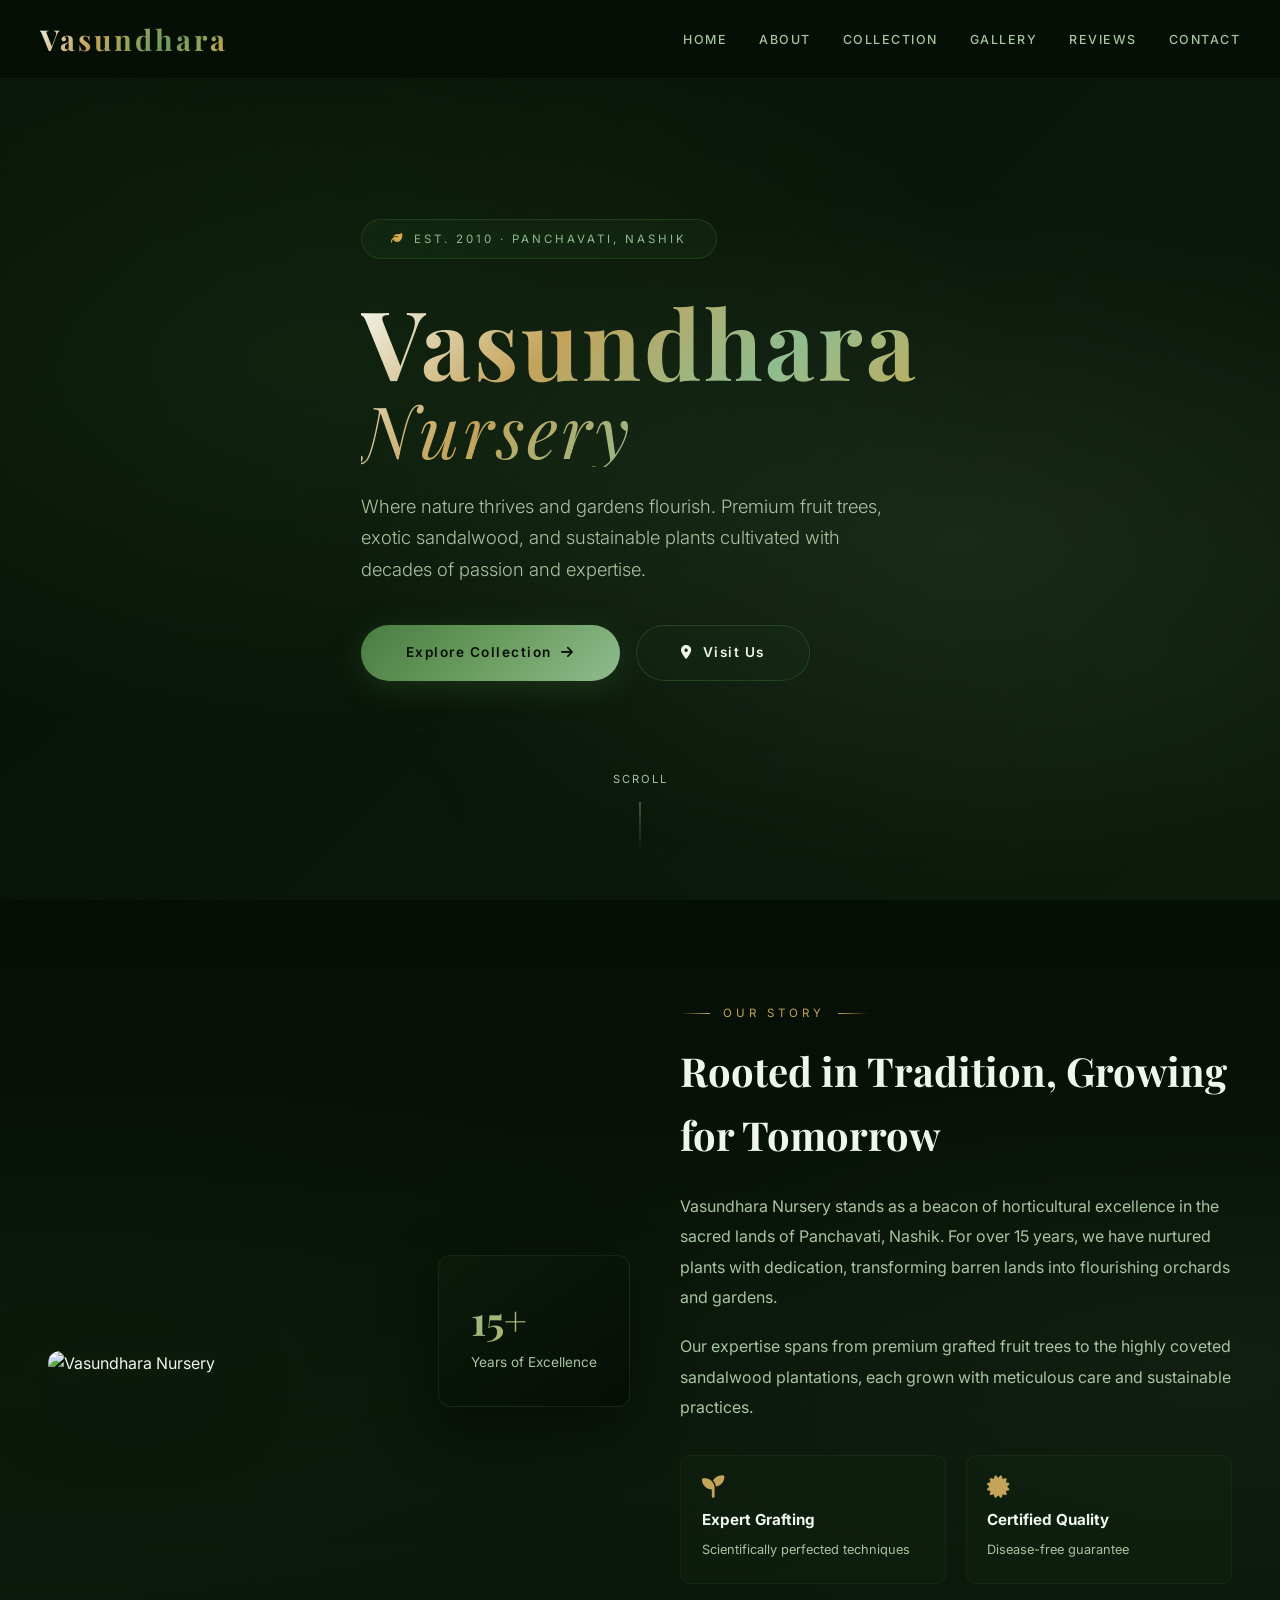
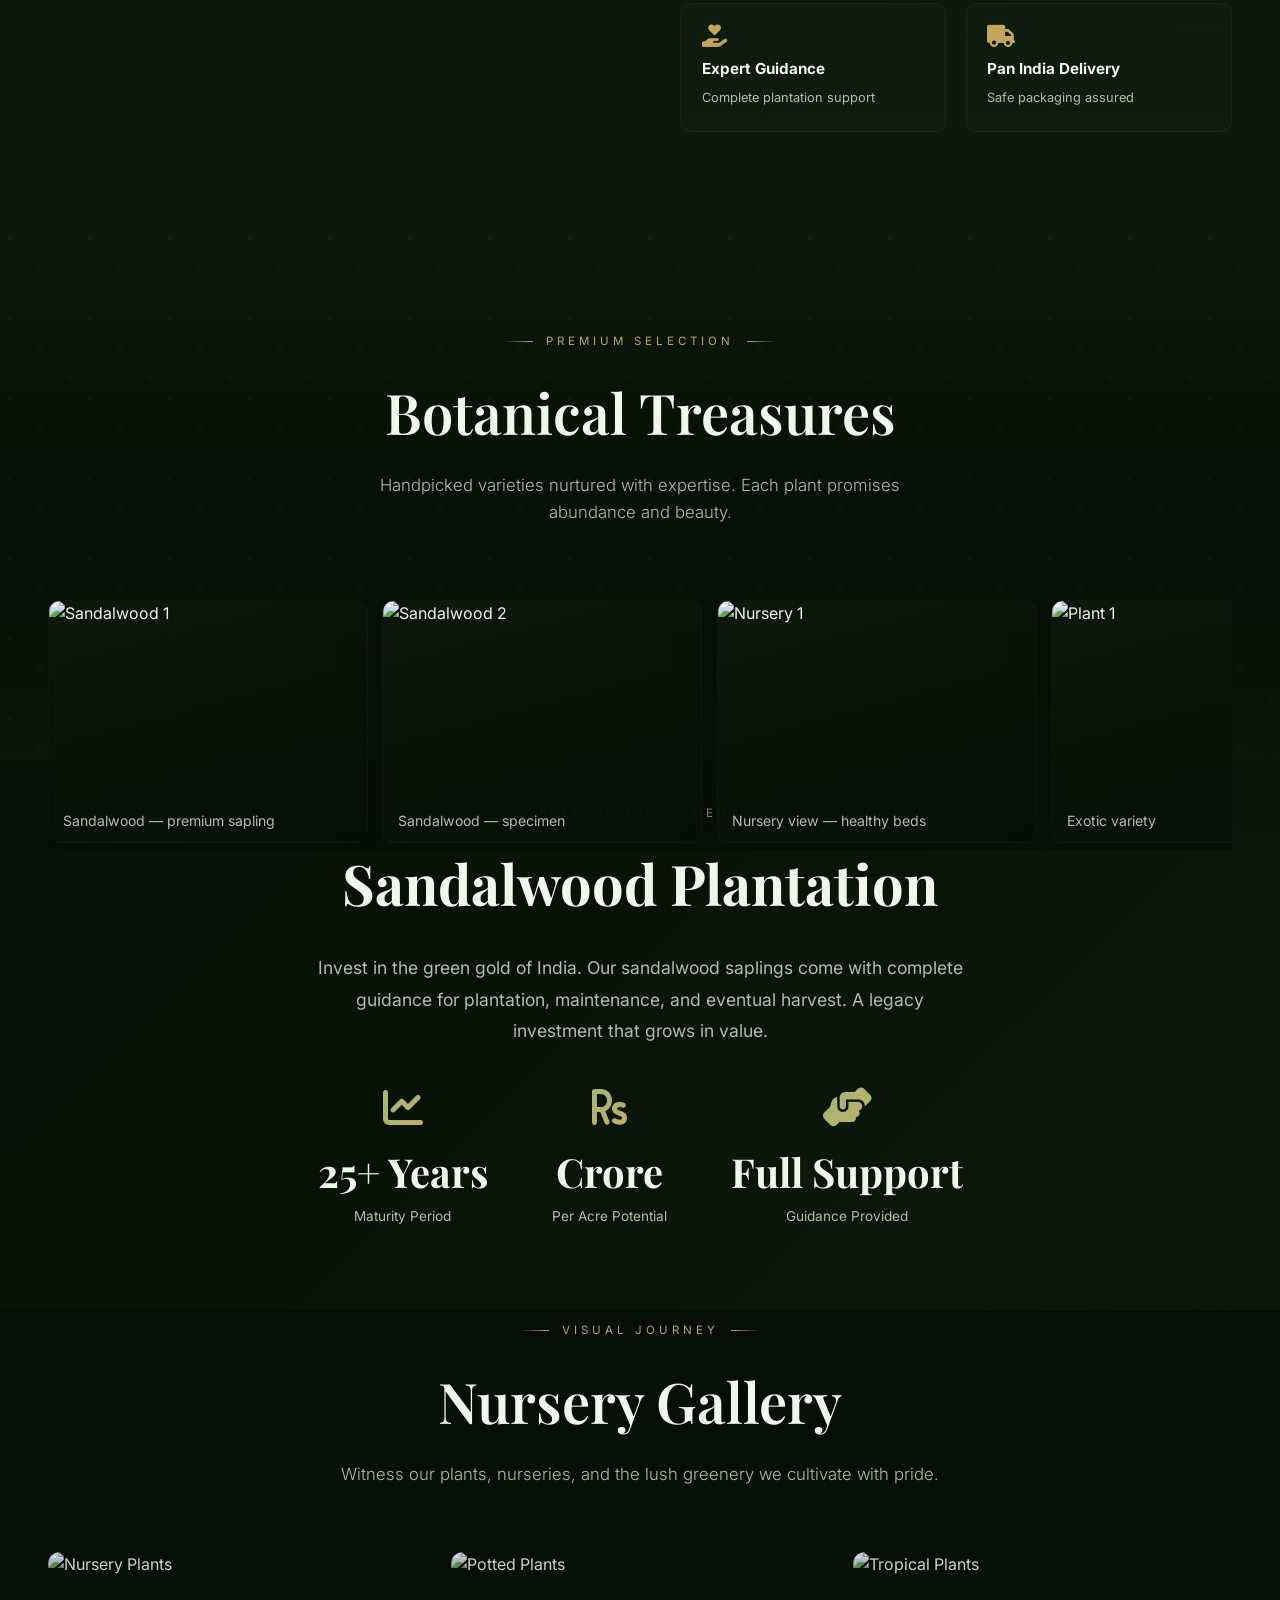
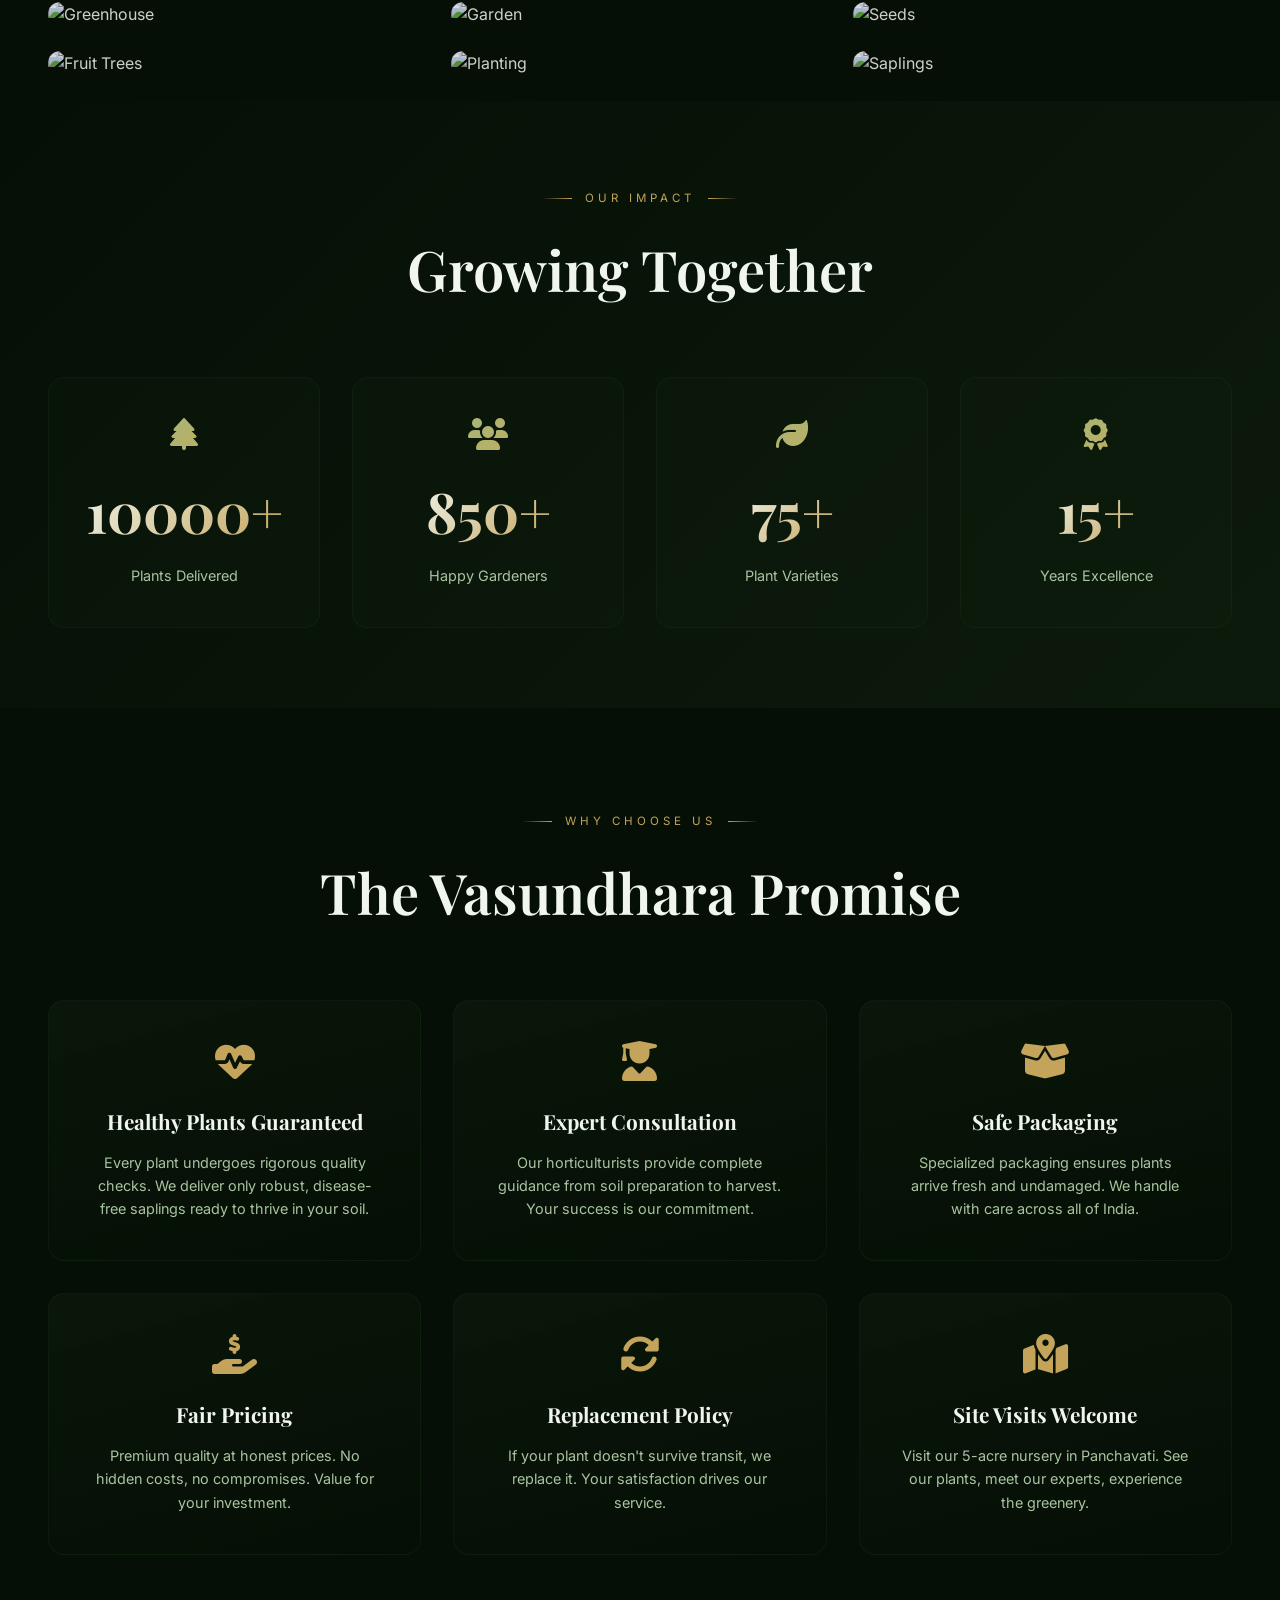
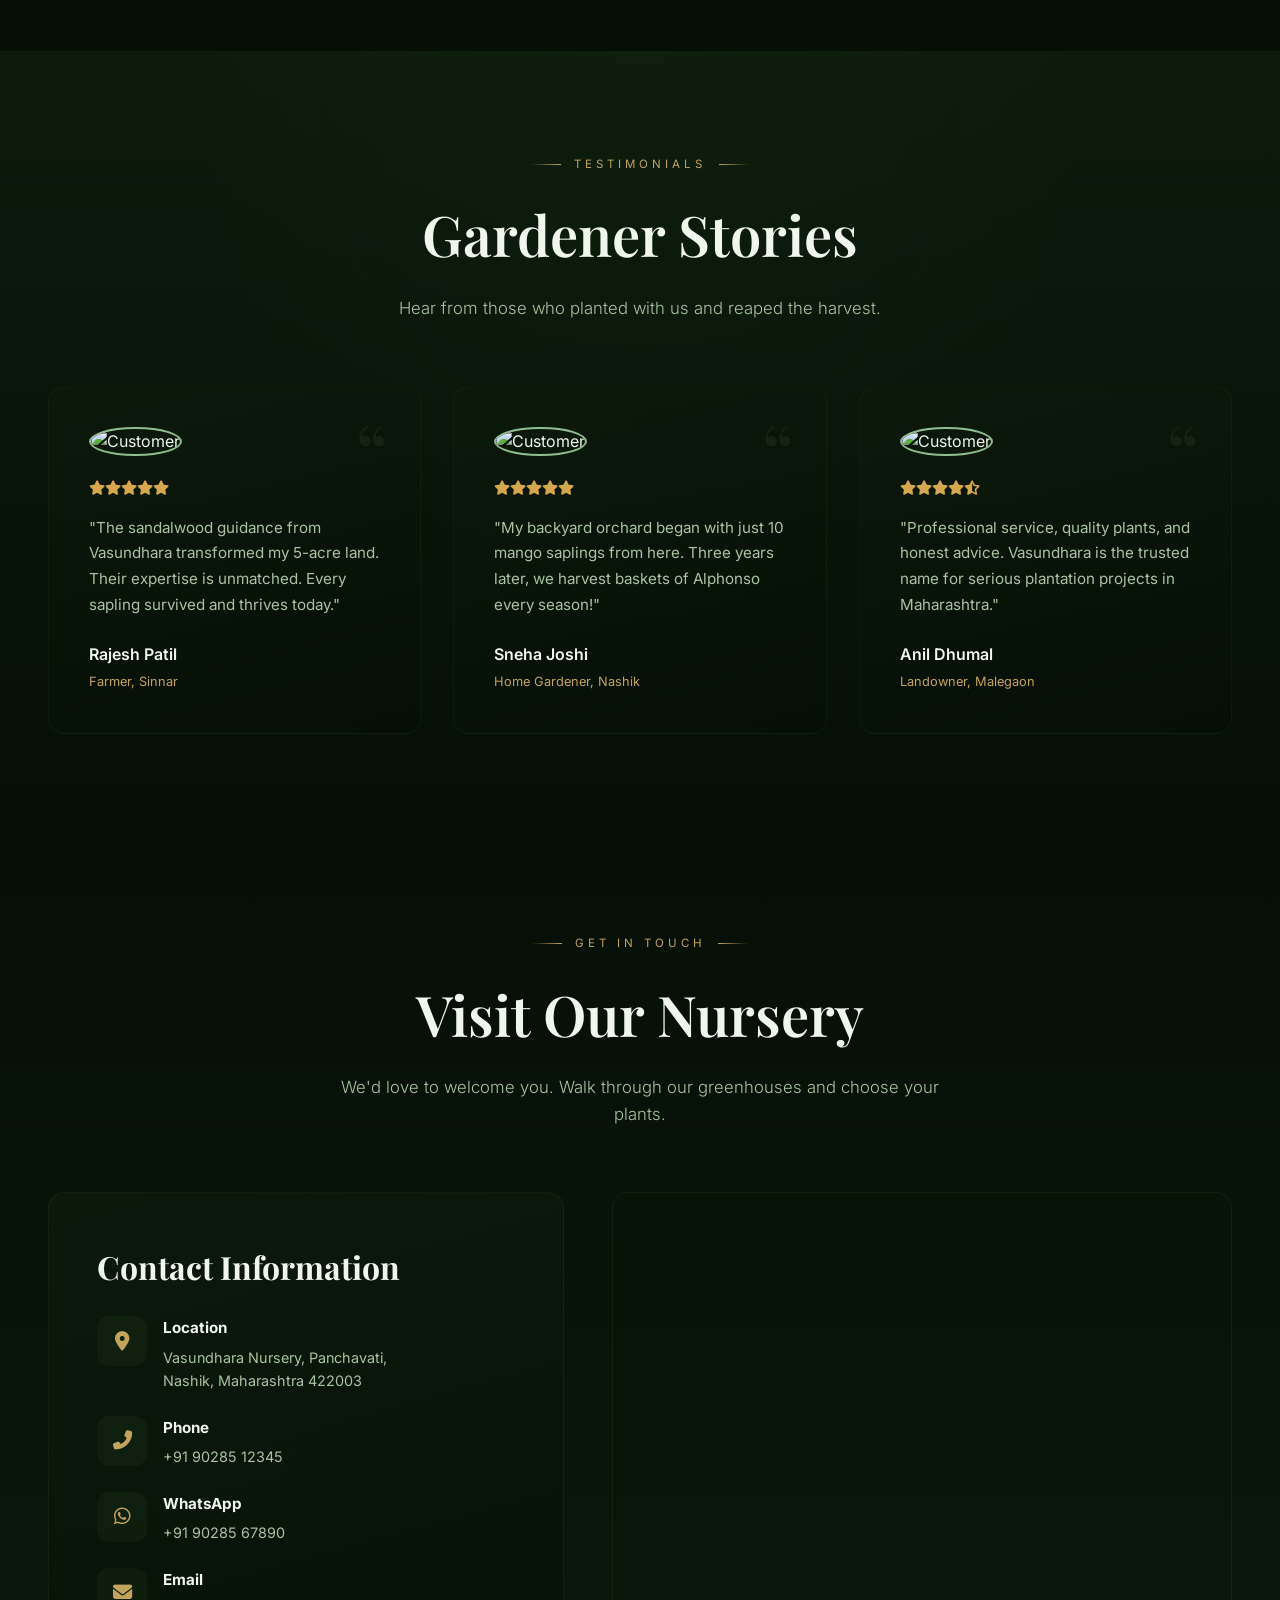
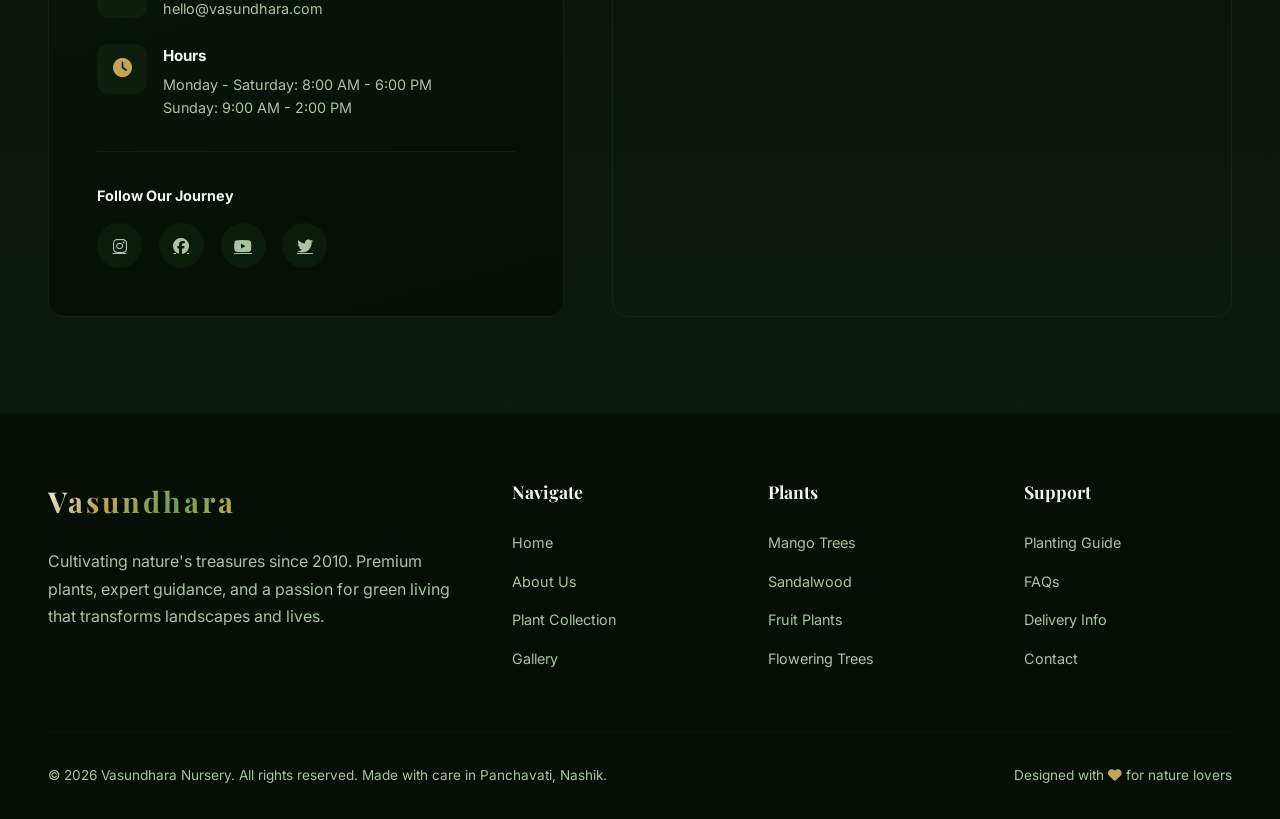
==== commit 082d8d0c: "ind" ====
--- a/index.html
+++ b/index.html
@@ -1,732 +1,1590 @@
 <!DOCTYPE html>
 <html lang="en">
 <head>
-  <meta charset="UTF-8">
-  <meta name="viewport" content="width=device-width, initial-scale=1.0, viewport-fit=cover">
-  <title>Vasundhara Nursery | Panchavati, Nashik — Luxury Botanical Atelier</title>
-  
-  <!-- Premium Fonts -->
-  <link href="https://fonts.googleapis.com/css2?family=Space+Grotesk:wght@300;400;500;600;700&family=Cormorant+Garamond:ital,wght@0,400;0,500;0,600;0,700;1,500&display=swap" rel="stylesheet">
-  <link rel="stylesheet" href="https://cdnjs.cloudflare.com/ajax/libs/font-awesome/6.0.0-beta3/css/all.min.css">
-  <link href="https://unpkg.com/aos@2.3.1/dist/aos.css" rel="stylesheet">
-  
-  <style>
-    * {
-      margin: 0;
-      padding: 0;
-      box-sizing: border-box;
-    }
-
-    body {
-      font-family: 'Space Grotesk', sans-serif;
-      background: #0A0F0A;
-      color: #F0F7E6;
-      overflow-x: hidden;
-      scroll-behavior: smooth;
-    }
-
-    /* Custom Scrollbar */
-    ::-webkit-scrollbar { width: 6px; }
-    ::-webkit-scrollbar-track { background: #0A0F0A; }
-    ::-webkit-scrollbar-thumb { background: linear-gradient(180deg, #FFD700, #7CB342, #FF8C42); border-radius: 10px; }
-
-    /* Progress Bar */
-    .progress-bar {
-      position: fixed;
-      top: 0;
-      left: 0;
-      width: 0%;
-      height: 4px;
-      background: linear-gradient(90deg, #FFD700, #FF8C42, #7CB342, #00ACC1, #FFD700);
-      z-index: 10000;
-      transition: width 0.06s linear;
-      box-shadow: 0 0 20px rgba(255,215,0,0.8);
-    }
-
-    /* Loader */
-    .loader {
-      position: fixed;
-      top: 0;
-      left: 0;
-      width: 100%;
-      height: 100%;
-      background: radial-gradient(circle at center, #0A1A0A, #020502);
-      display: flex;
-      align-items: center;
-      justify-content: center;
-      z-index: 10000;
-      transition: opacity 1s ease, visibility 1s;
-    }
-    .loader.hide { opacity: 0; visibility: hidden; }
-    .loader-circle {
-      width: 80px;
-      height: 80px;
-      border: 3px solid rgba(255,215,0,0.2);
-      border-top: 3px solid #FFD700;
-      border-right: 3px solid #FF8C42;
-      border-radius: 50%;
-      animation: spin 1s cubic-bezier(0.68, -0.55, 0.265, 1.55) infinite;
-    }
-    @keyframes spin { 0% { transform: rotate(0deg); } 100% { transform: rotate(360deg); } }
-
-    /* Navigation */
-    .navbar {
-      position: sticky;
-      top: 0;
-      z-index: 1000;
-      background: rgba(5, 12, 5, 0.92);
-      backdrop-filter: blur(20px);
-      border-bottom: 1px solid rgba(255,215,0,0.25);
-      transition: all 0.3s;
-    }
-    .nav-container {
-      max-width: 1400px;
-      margin: 0 auto;
-      padding: 1rem 3rem;
-      display: flex;
-      justify-content: space-between;
-      align-items: center;
-    }
-    .logo {
-      font-family: 'Cormorant Garamond', serif;
-      font-size: 1.8rem;
-      font-weight: 700;
-      background: linear-gradient(135deg, #FFD700, #FF8C42, #7CB342, #00E5FF);
-      -webkit-background-clip: text;
-      background-clip: text;
-      color: transparent;
-      animation: gradientShift 3s infinite;
-    }
-    @keyframes gradientShift {
-      0%, 100% { filter: hue-rotate(0deg); }
-      50% { filter: hue-rotate(10deg); }
-    }
-    .nav-links { display: flex; gap: 2.5rem; list-style: none; }
-    .nav-links a {
-      text-decoration: none;
-      font-weight: 500;
-      font-size: 0.85rem;
-      letter-spacing: 2px;
-      color: #E0F0D8;
-      transition: 0.3s;
-      position: relative;
-    }
-    .nav-links a::before {
-      content: '';
-      position: absolute;
-      bottom: -8px;
-      left: 0;
-      width: 0;
-      height: 2px;
-      background: linear-gradient(90deg, #FFD700, #FF8C42);
-      transition: width 0.3s;
-    }
-    .nav-links a:hover::before { width: 100%; }
-    .nav-links a:hover { color: #FFD700; }
-    .mobile-menu { display: none; font-size: 1.8rem; cursor: pointer; }
-
-    /* Hero Section - Vibrant */
-    .hero {
-      min-height: 100vh;
-      display: flex;
-      align-items: center;
-      position: relative;
-      background: linear-gradient(125deg, rgba(5,15,5,0.85), rgba(15,30,10,0.7)), url('https://images.pexels.com/photos/1081496/pexels-photo-1081496.jpeg?auto=compress&cs=tinysrgb&w=2000') center/cover fixed;
-      background-attachment: fixed;
-    }
-    /* CHANGE HERO IMAGE HERE */
-    .hero::before {
-      content: '';
-      position: absolute;
-      top: 0;
-      left: 0;
-      right: 0;
-      bottom: 0;
-      background: radial-gradient(ellipse at 30% 50%, rgba(255,215,0,0.15), transparent 60%);
-      pointer-events: none;
-    }
-    .hero-content { max-width: 1400px; margin: 0 auto; padding: 0 3rem; position: relative; z-index: 2; }
-    .hero-badge {
-      display: inline-block;
-      background: rgba(255,215,0,0.2);
-      backdrop-filter: blur(10px);
-      padding: 0.5rem 1.5rem;
-      border-radius: 40px;
-      font-size: 0.7rem;
-      letter-spacing: 3px;
-      border: 1px solid rgba(255,215,0,0.5);
-      margin-bottom: 2rem;
-    }
-    .hero h1 {
-      font-family: 'Cormorant Garamond', serif;
-      font-size: 6rem;
-      font-weight: 700;
-      letter-spacing: 4px;
-      line-height: 1.1;
-      background: linear-gradient(135deg, #FFF8E7, #FFD700, #FFB347, #7CB342);
-      -webkit-background-clip: text;
-      background-clip: text;
-      color: transparent;
-    }
-    .btn-group { display: flex; gap: 1.5rem; margin-top: 2.5rem; }
-    .btn {
-      padding: 1rem 2.8rem;
-      border-radius: 0;
-      font-weight: 600;
-      letter-spacing: 2px;
-      transition: all 0.4s cubic-bezier(0.2, 0.9, 0.4, 1.1);
-      text-decoration: none;
-      position: relative;
-      overflow: hidden;
-    }
-    .btn-primary {
-      background: linear-gradient(135deg, #FFD700, #FF8C42);
-      color: #0A0F0A;
-      border: none;
-    }
-    .btn-primary::before {
-      content: '';
-      position: absolute;
-      top: 0;
-      left: -100%;
-      width: 100%;
-      height: 100%;
-      background: linear-gradient(90deg, transparent, rgba(255,255,255,0.3), transparent);
-      transition: left 0.5s;
-    }
-    .btn-primary:hover::before { left: 100%; }
-    .btn-primary:hover { transform: translateY(-3px); box-shadow: 0 15px 35px rgba(255,215,0,0.3); }
-    .btn-outline { border: 1.5px solid #FFD700; color: #FFD700; background: transparent; }
-    .btn-outline:hover { background: rgba(255,215,0,0.15); transform: translateY(-3px); }
-
-    /* Section Styles with Colors */
-    section { padding: 7rem 3rem; position: relative; }
-    .container { max-width: 1300px; margin: 0 auto; }
-    .section-title {
-      font-family: 'Cormorant Garamond', serif;
-      font-size: 3.8rem;
-      font-weight: 600;
-      text-align: center;
-      margin-bottom: 1rem;
-      background: linear-gradient(135deg, #FFD700, #FFB347, #7CB342, #00E5FF);
-      -webkit-background-clip: text;
-      background-clip: text;
-      color: transparent;
-    }
-    .section-subtitle {
-      text-align: center;
-      color: #FFD700;
-      letter-spacing: 4px;
-      font-size: 0.75rem;
-      margin-bottom: 0.5rem;
-      text-transform: uppercase;
-    }
-
-    /* About Section - Colorful Cards */
-    .about-section {
-      background: linear-gradient(135deg, #0A1208 0%, #0E1A0C 50%, #0A1208 100%);
-    }
-    .about-split {
-      display: grid;
-      grid-template-columns: 1fr 1fr;
-      gap: 4rem;
-      align-items: center;
-    }
-    .color-card {
-      background: linear-gradient(145deg, rgba(30, 50, 25, 0.7), rgba(20, 35, 18, 0.8));
-      backdrop-filter: blur(12px);
-      border-left: 4px solid #FFD700;
-      padding: 1.8rem;
-      transition: all 0.4s;
-    }
-    .color-card:hover { transform: translateX(10px); border-left-color: #FF8C42; background: linear-gradient(145deg, rgba(40, 65, 32, 0.8), rgba(30, 50, 25, 0.9)); }
-    .color-card i { font-size: 2.5rem; background: linear-gradient(135deg, #FFD700, #FF8C42); -webkit-background-clip: text; background-clip: text; color: transparent; margin-bottom: 1rem; display: inline-block; }
-
-    /* Plants Grid - Ultra Modern with Vivid Colors */
-    .plants-grid {
-      display: grid;
-      grid-template-columns: repeat(auto-fit, minmax(340px, 1fr));
-      gap: 2rem;
-    }
-    .plant-card-modern {
-      background: linear-gradient(145deg, #142A18, #0E2012);
-      border-radius: 20px;
-      overflow: hidden;
-      transition: all 0.5s cubic-bezier(0.2, 0.9, 0.4, 1.1);
-      position: relative;
-      border: 1px solid rgba(255,215,0,0.2);
-    }
-    .plant-card-modern::after {
-      content: '';
-      position: absolute;
-      inset: 0;
-      border-radius: 20px;
-      padding: 2px;
-      background: linear-gradient(135deg, #FFD700, #FF8C42, #7CB342);
-      -webkit-mask: linear-gradient(#fff 0 0) content-box, linear-gradient(#fff 0 0);
-      mask: linear-gradient(#fff 0 0) content-box, linear-gradient(#fff 0 0);
-      -webkit-mask-composite: xor;
-      mask-composite: exclude;
-      opacity: 0;
-      transition: opacity 0.4s;
-      pointer-events: none;
-    }
-    .plant-card-modern:hover::after { opacity: 1; }
-    .plant-card-modern:hover { transform: translateY(-15px) scale(1.02); box-shadow: 0 30px 50px rgba(0,0,0,0.6), 0 0 30px rgba(255,215,0,0.2); }
-    .plant-img-wrapper { height: 280px; overflow: hidden; position: relative; }
-    .plant-img { width: 100%; height: 100%; object-fit: cover; transition: transform 0.7s ease; }
-    .plant-card-modern:hover .plant-img { transform: scale(1.12); }
-    .plant-badge {
-      position: absolute;
-      top: 15px;
-      right: 15px;
-      background: linear-gradient(135deg, #FFD700, #FF8C42);
-      color: #0A0F0A;
-      padding: 0.4rem 1rem;
-      font-size: 0.7rem;
-      font-weight: 700;
-      border-radius: 30px;
-      z-index: 2;
-    }
-    .plant-info { padding: 1.8rem; background: linear-gradient(135deg, rgba(20,42,24,0.95), rgba(14,32,18,0.98)); }
-    .plant-info h3 { font-size: 1.6rem; font-family: 'Cormorant Garamond', serif; color: #FFD700; margin-bottom: 0.5rem; }
-
-    /* Sandalwood Parallax */
-    .sandalwood-section {
-      background-attachment: fixed;
-      background-position: center;
-      background-size: cover;
-      background-image: url('https://images.pexels.com/photos/3661338/pexels-photo-3661338.jpeg?auto=compress&cs=tinysrgb&w=2000');
-      position: relative;
-    }
-    /* CHANGE SANDALWOOD IMAGE HERE */
-    .sandal-overlay {
-      background: linear-gradient(135deg, rgba(5,15,5,0.85), rgba(10,25,8,0.8));
-      backdrop-filter: blur(4px);
-      padding: 6rem 2rem;
-      text-align: center;
-    }
-    .fact-group { display: flex; justify-content: center; gap: 3rem; flex-wrap: wrap; margin-top: 3rem; }
-    .fact-item {
-      background: linear-gradient(145deg, rgba(0,0,0,0.6), rgba(20,30,15,0.7));
-      backdrop-filter: blur(10px);
-      padding: 1.5rem 2.5rem;
-      border-radius: 15px;
-      border-bottom: 3px solid #FFD700;
-      transition: 0.3s;
-    }
-    .fact-item:hover { transform: translateY(-8px); border-bottom-color: #FF8C42; }
-
-    /* Gallery Masonry with Hover Colors */
-    .masonry {
-      column-count: 3;
-      column-gap: 1.5rem;
-    }
-    .masonry-item {
-      break-inside: avoid;
-      margin-bottom: 1.5rem;
-      overflow: hidden;
-      border-radius: 15px;
-      transition: 0.4s;
-      position: relative;
-    }
-    .masonry-item img { width: 100%; display: block; transition: transform 0.6s, filter 0.4s; filter: brightness(0.85) saturate(0.9); }
-    .masonry-item:hover img { transform: scale(1.05); filter: brightness(1.05) saturate(1.2); }
-    .masonry-item::after {
-      content: '🌿';
-      position: absolute;
-      bottom: 15px;
-      right: 15px;
-      font-size: 1.5rem;
-      opacity: 0;
-      transition: opacity 0.3s;
-    }
-    .masonry-item:hover::after { opacity: 0.7; }
-
-    /* Stats */
-    .stats-grid {
-      display: flex;
-      justify-content: space-between;
-      flex-wrap: wrap;
-      gap: 2rem;
-    }
-    .stat-item {
-      flex: 1;
-      background: linear-gradient(145deg, #142010, #0A1A0E);
-      padding: 2.5rem;
-      text-align: center;
-      border-radius: 20px;
-      border: 1px solid rgba(255,215,0,0.2);
-      transition: 0.3s;
-    }
-    .stat-item:hover { border-color: #FFD700; transform: translateY(-5px); background: linear-gradient(145deg, #1A3018, #0E2012); }
-    .stat-number { font-size: 3.8rem; font-weight: 700; background: linear-gradient(135deg, #FFD700, #FF8C42); -webkit-background-clip: text; background-clip: text; color: transparent; font-family: 'Cormorant Garamond', serif; }
-
-    /* Testimonials */
-    .testimonials-grid {
-      display: grid;
-      grid-template-columns: repeat(auto-fit, minmax(330px, 1fr));
-      gap: 2rem;
-    }
-    .testimonial-card {
-      background: linear-gradient(145deg, rgba(30, 55, 25, 0.6), rgba(20, 40, 18, 0.7));
-      backdrop-filter: blur(12px);
-      border-radius: 25px;
-      padding: 2rem;
-      border: 1px solid rgba(255,215,0,0.2);
-      transition: 0.4s;
-    }
-    .testimonial-card:hover { border-color: #FFD700; transform: translateY(-8px); background: linear-gradient(145deg, rgba(40, 65, 32, 0.7), rgba(30, 55, 25, 0.8)); }
-
-    /* Contact */
-    .contact-grid {
-      display: grid;
-      grid-template-columns: 1fr 1fr;
-      gap: 3rem;
-    }
-    .contact-info-card {
-      background: linear-gradient(145deg, rgba(20, 35, 18, 0.7), rgba(15, 28, 12, 0.8));
-      backdrop-filter: blur(10px);
-      padding: 2.5rem;
-      border-radius: 25px;
-      border: 1px solid rgba(255,215,0,0.3);
-    }
-    .contact-info-card i { width: 40px; color: #FFD700; }
-
-    /* Footer */
-    footer {
-      background: linear-gradient(180deg, #080F08, #030603);
-      padding: 3rem 3rem 1.5rem;
-      border-top: 1px solid rgba(255,215,0,0.2);
-    }
-
-    /* Animated Background Particles */
-    .particle-bg {
-      position: fixed;
-      top: 0;
-      left: 0;
-      width: 100%;
-      height: 100%;
-      pointer-events: none;
-      z-index: 1;
-    }
-    .particle {
-      position: absolute;
-      background: radial-gradient(circle, #FFD700, #FF8C42);
-      border-radius: 50%;
-      opacity: 0.15;
-      animation: floatParticle 20s infinite linear;
-    }
-    @keyframes floatParticle {
-      0% { transform: translateY(100vh) rotate(0deg); opacity: 0; }
-      10% { opacity: 0.2; }
-      90% { opacity: 0.1; }
-      100% { transform: translateY(-20vh) rotate(720deg); opacity: 0; }
-    }
-
-    .floating-leaf-emoji {
-      position: fixed;
-      pointer-events: none;
-      font-size: 1.8rem;
-      z-index: 9999;
-      animation: leafFloat 12s infinite linear;
-      opacity: 0.15;
-    }
-    @keyframes leafFloat {
-      0% { transform: translateY(100vh) rotate(0deg); opacity: 0; }
-      20% { opacity: 0.25; }
-      80% { opacity: 0.2; }
-      100% { transform: translateY(-20vh) rotate(360deg); opacity: 0; }
-    }
-
-    .cursor-glow {
-      position: fixed;
-      width: 500px;
-      height: 500px;
-      background: radial-gradient(circle, rgba(255,215,0,0.08) 0%, rgba(255,140,66,0.04) 50%, transparent 80%);
-      border-radius: 50%;
-      pointer-events: none;
-      z-index: 9998;
-      transform: translate(-50%, -50%);
-    }
-
-    @media (max-width: 968px) {
-      .about-split, .contact-grid { grid-template-columns: 1fr; }
-      .masonry { column-count: 2; }
-      .hero h1 { font-size: 3.5rem; }
-      .nav-links { display: none; }
-      .mobile-menu { display: block; }
-      .nav-links.active { display: flex; flex-direction: column; background: rgba(5,15,5,0.98); backdrop-filter: blur(20px); width: 100%; padding: 2rem; position: absolute; top: 70px; left: 0; text-align: center; gap: 1.5rem; border-bottom: 1px solid rgba(255,215,0,0.3); }
-      section { padding: 4rem 1.5rem; }
-    }
-    @media (max-width: 600px) { .masonry { column-count: 1; } }
-  </style>
+    <meta charset="UTF-8">
+    <meta name="viewport" content="width=device-width, initial-scale=1.0">
+    <title>Vasundhara Nursery | Premium Plants in Panchavati, Nashik</title>
+    <link href="https://fonts.googleapis.com/css2?family=Playfair+Display:ital,wght@0,400;0,500;0,600;0,700;1,400&family=Inter:wght@300;400;500;600;700&display=swap" rel="stylesheet">
+    <link rel="stylesheet" href="https://cdnjs.cloudflare.com/ajax/libs/font-awesome/6.4.0/css/all.min.css">
+    <link href="https://unpkg.com/aos@2.3.1/dist/aos.css" rel="stylesheet">
+    <style>
+        :root {
+            --primary: #2d5a27;
+            --primary-light: #4a7c42;
+            --primary-lighter: #6b9c5f;
+            --accent: #8fbc8f;
+            --accent-warm: #c4a35a;
+            --gold: #d4a84b;
+            --earth: #8b7355;
+            --bg-dark: #0c1a0c;
+            --bg-darker: #060f06;
+            --text-light: #f0f5ed;
+            --text-muted: #a8c4a0;
+        }
+
+        * { margin: 0; padding: 0; box-sizing: border-box; }
+
+        body {
+            font-family: 'Inter', sans-serif;
+            background: var(--bg-dark);
+            color: var(--text-light);
+            overflow-x: hidden;
+            line-height: 1.6;
+        }
+
+        body::before {
+            content: '';
+            position: fixed;
+            inset: 0;
+            background:
+                radial-gradient(ellipse at 15% 25%, rgba(45,90,39,0.12) 0%, transparent 50%),
+                radial-gradient(ellipse at 85% 75%, rgba(106,156,95,0.08) 0%, transparent 45%),
+                radial-gradient(ellipse at 50% 50%, rgba(193,217,174,0.03) 0%, transparent 60%);
+            pointer-events: none;
+            z-index: -1;
+        }
+
+        .vine-pattern {
+            position: fixed;
+            inset: 0;
+            background-image: url("data:image/svg+xml,%3Csvg width='120' height='120' viewBox='0 0 120 120' xmlns='http://www.w3.org/2000/svg'%3E%3Cpath d='M60 0C60 33 60 67 60 100M40 20C40 40 40 60 40 80M80 20C80 40 80 60 80 80M20 40C40 40 60 40 80 40 90 40 100 40M20 80C40 80 60 80 80 80 90 80 100 80' stroke='%232d5a27' stroke-width='0.5' fill='none' opacity='0.04'/%3E%3Ccircle cx='60' cy='10' r='3' fill='%234a7c42' opacity='0.05'/%3E%3Ccircle cx='100' cy='60' r='2' fill='%236b9c5f' opacity='0.04'/%3E%3Ccircle cx='20' cy='60' r='2' fill='%232d5a27' opacity='0.05'/%3E%3C/svg%3E");
+            pointer-events: none;
+            z-index: 0;
+        }
+
+        ::-webkit-scrollbar { width: 8px; }
+        ::-webkit-scrollbar-track { background: var(--bg-darker); }
+        ::-webkit-scrollbar-thumb {
+            background: linear-gradient(180deg, var(--primary-light), var(--accent-warm), var(--gold));
+            border-radius: 10px;
+        }
+
+        .progress-bar {
+            position: fixed;
+            top: 0;
+            left: 0;
+            width: 0%;
+            height: 4px;
+            background: linear-gradient(90deg, var(--primary), var(--accent-warm), var(--gold));
+            z-index: 10000;
+            transition: width 0.1s;
+            box-shadow: 0 0 25px rgba(45,90,39,0.6), 0 0 50px rgba(212,168,75,0.3);
+        }
+
+        .loader {
+            position: fixed;
+            inset: 0;
+            background: radial-gradient(circle at center, var(--bg-dark), var(--bg-darker));
+            display: flex;
+            flex-direction: column;
+            align-items: center;
+            justify-content: center;
+            gap: 1.5rem;
+            z-index: 20000;
+            transition: opacity 0.8s ease, visibility 0.8s;
+        }
+        .loader.hide { opacity: 0; visibility: hidden; }
+        .loader-leaf {
+            font-size: 3rem;
+            animation: leafGrow 1.5s ease-in-out infinite;
+        }
+        .loader-text {
+            font-family: 'Playfair Display', serif;
+            font-size: 1.2rem;
+            letter-spacing: 4px;
+            color: var(--text-muted);
+        }
+        @keyframes leafGrow {
+            0%, 100% { transform: scale(1) rotate(0deg); opacity: 0.6; }
+            50% { transform: scale(1.3) rotate(15deg); opacity: 1; }
+        }
+
+        .navbar {
+            position: fixed;
+            top: 0;
+            left: 0;
+            right: 0;
+            z-index: 1000;
+            padding: 1rem 2.5rem;
+            background: rgba(6,15,6,0.85);
+            backdrop-filter: blur(25px);
+            border-bottom: 1px solid rgba(45,90,39,0.2);
+            transition: all 0.4s cubic-bezier(0.4, 0, 0.2, 1);
+        }
+        .navbar.scrolled {
+            padding: 0.7rem 2.5rem;
+            background: rgba(6,15,6,0.95);
+            box-shadow: 0 4px 40px rgba(0,0,0,0.4);
+        }
+        .nav-container {
+            max-width: 1450px;
+            margin: 0 auto;
+            display: flex;
+            justify-content: space-between;
+            align-items: center;
+        }
+        .logo {
+            font-family: 'Playfair Display', serif;
+            font-size: 1.8rem;
+            font-weight: 700;
+            letter-spacing: 3px;
+            background: linear-gradient(135deg, #f0f5ed, var(--accent-warm), var(--primary-lighter), #d4a84b);
+            -webkit-background-clip: text;
+            background-clip: text;
+            color: transparent;
+            position: relative;
+        }
+        .logo::after {
+            content: '\01F33F';
+            position: absolute;
+            right: -35px;
+            top: 50%;
+            transform: translateY(-50%);
+            font-size: 1.2rem;
+        }
+        .nav-links { display: flex; gap: 2rem; list-style: none; }
+        .nav-links a {
+            color: var(--text-muted);
+            text-decoration: none;
+            font-size: 0.78rem;
+            font-weight: 500;
+            letter-spacing: 1.5px;
+            text-transform: uppercase;
+            transition: all 0.3s;
+            position: relative;
+            padding: 0.4rem 0;
+        }
+        .nav-links a::before,
+        .nav-links a::after {
+            content: '';
+            position: absolute;
+            bottom: 0;
+            width: 0;
+            height: 2px;
+            background: linear-gradient(90deg, var(--primary-lighter), var(--gold));
+            transition: width 0.3s ease;
+        }
+        .nav-links a::before { left: 50%; }
+        .nav-links a::after { right: 50%; }
+        .nav-links a:hover::before,
+        .nav-links a:hover::after { width: 50%; }
+        .nav-links a:hover { color: var(--text-light); }
+        .mobile-menu { display: none; font-size: 1.5rem; cursor: pointer; color: var(--text-light); }
+
+        .hero {
+            min-height: 100vh;
+            display: flex;
+            align-items: center;
+            position: relative;
+            overflow: hidden;
+        }
+        .hero-bg {
+            position: absolute;
+            inset: 0;
+            background:
+                linear-gradient(135deg, rgba(6,15,6,0.75), rgba(12,26,12,0.65)),
+                url('https://images.pexels.com/photos/1459345/pexels-photo-1459345.jpeg?auto=compress&cs=tinysrgb&w=1920') center/cover fixed;
+        }
+        .hero-overlay {
+            position: absolute;
+            inset: 0;
+            background:
+                radial-gradient(ellipse at 25% 40%, rgba(45,90,39,0.2) 0%, transparent 50%),
+                radial-gradient(ellipse at 75% 60%, rgba(143,188,143,0.1) 0%, transparent 45%);
+            pointer-events: none;
+        }
+        .hero-content {
+            max-width: 1450px;
+            margin: 0 auto;
+            padding: 0 3rem;
+            position: relative;
+            z-index: 5;
+        }
+        .hero-badge {
+            display: inline-flex;
+            align-items: center;
+            gap: 0.5rem;
+            padding: 0.6rem 1.8rem;
+            border: 1px solid rgba(45,90,39,0.5);
+            background: rgba(45,90,39,0.15);
+            backdrop-filter: blur(15px);
+            font-size: 0.72rem;
+            letter-spacing: 3px;
+            color: var(--accent);
+            margin-bottom: 2rem;
+            border-radius: 30px;
+        }
+        .hero-badge i { color: var(--gold); }
+        .hero h1 {
+            font-family: 'Playfair Display', serif;
+            font-size: 6rem;
+            font-weight: 700;
+            line-height: 1.05;
+            letter-spacing: 3px;
+            background: linear-gradient(135deg, #f5f8f0, var(--accent-warm), var(--accent), var(--gold));
+            -webkit-background-clip: text;
+            background-clip: text;
+            color: transparent;
+            margin-bottom: 1.5rem;
+            position: relative;
+        }
+        .hero h1 span {
+            display: block;
+            font-size: 4.5rem;
+            font-style: italic;
+            font-weight: 400;
+        }
+        .hero p {
+            font-size: 1.15rem;
+            font-weight: 300;
+            max-width: 550px;
+            color: var(--text-muted);
+            margin-bottom: 2.5rem;
+            line-height: 1.7;
+        }
+        .btn-group { display: flex; gap: 1rem; flex-wrap: wrap; }
+        .btn {
+            padding: 1rem 2.8rem;
+            font-weight: 600;
+            letter-spacing: 1.5px;
+            text-decoration: none;
+            transition: all 0.4s cubic-bezier(0.4, 0, 0.2, 1);
+            border: none;
+            cursor: pointer;
+            position: relative;
+            overflow: hidden;
+            font-size: 0.85rem;
+            display: inline-flex;
+            align-items: center;
+            gap: 0.6rem;
+        }
+        .btn-primary {
+            background: linear-gradient(135deg, var(--primary-light), var(--primary-lighter), var(--accent));
+            color: var(--bg-darker);
+            border-radius: 40px;
+            box-shadow: 0 6px 30px rgba(45,90,39,0.4);
+        }
+        .btn-primary i { transition: transform 0.3s; }
+        .btn-primary:hover i { transform: translateX(5px); }
+        .btn-primary:hover {
+            transform: translateY(-3px);
+            box-shadow: 0 12px 50px rgba(45,90,39,0.5), 0 0 40px rgba(143,188,143,0.2);
+        }
+        .btn-outline {
+            border: 1.5px solid rgba(45,90,39,0.6);
+            color: var(--text-light);
+            background: rgba(45,90,39,0.08);
+            backdrop-filter: blur(15px);
+            border-radius: 40px;
+        }
+        .btn-outline:hover {
+            background: rgba(45,90,39,0.2);
+            border-color: var(--accent);
+            transform: translateY(-3px);
+            box-shadow: 0 10px 40px rgba(45,90,39,0.2);
+        }
+
+        .scroll-indicator {
+            position: absolute;
+            bottom: 3rem;
+            left: 50%;
+            transform: translateX(-50%);
+            display: flex;
+            flex-direction: column;
+            align-items: center;
+            gap: 0.8rem;
+            color: var(--text-muted);
+            font-size: 0.7rem;
+            letter-spacing: 2px;
+        }
+        .scroll-indicator::after {
+            content: '';
+            width: 1px;
+            height: 50px;
+            background: linear-gradient(180deg, var(--primary-lighter), transparent);
+            animation: scrollPulse 2s ease-in-out infinite;
+        }
+        @keyframes scrollPulse {
+            0%, 100% { opacity: 0.3; transform: scaleY(0.5); }
+            50% { opacity: 1; transform: scaleY(1); }
+        }
+
+        section { padding: 6rem 3rem; position: relative; }
+        .container { max-width: 1350px; margin: 0 auto; position: relative; z-index: 5; }
+
+        .section-header {
+            text-align: center;
+            margin-bottom: 4rem;
+        }
+        .section-label {
+            display: inline-flex;
+            align-items: center;
+            gap: 0.8rem;
+            font-size: 0.72rem;
+            letter-spacing: 4px;
+            color: var(--accent-warm);
+            margin-bottom: 1rem;
+            text-transform: uppercase;
+        }
+        .section-label::before,
+        .section-label::after {
+            content: '';
+            width: 30px;
+            height: 1px;
+            background: linear-gradient(90deg, transparent, var(--accent-warm));
+        }
+        .section-label::after { background: linear-gradient(90deg, var(--accent-warm), transparent); }
+        .section-title {
+            font-family: 'Playfair Display', serif;
+            font-size: 3.5rem;
+            font-weight: 600;
+            color: var(--text-light);
+            margin-bottom: 1rem;
+        }
+        .section-subtitle {
+            font-size: 1.05rem;
+            color: var(--text-muted);
+            max-width: 600px;
+            margin: 0 auto;
+            font-weight: 300;
+        }
+
+        #about {
+            background:
+                radial-gradient(ellipse at 5% 50%, rgba(45,90,39,0.08) 0%, transparent 45%),
+                radial-gradient(ellipse at 95% 50%, rgba(143,188,143,0.06) 0%, transparent 45%),
+                linear-gradient(180deg, var(--bg-darker), var(--bg-dark));
+        }
+        .about-grid {
+            display: grid;
+            grid-template-columns: 1fr 1fr;
+            gap: 5rem;
+            align-items: center;
+        }
+        .about-image {
+            position: relative;
+        }
+        .about-image-main {
+            width: 100%;
+            height: 500px;
+            object-fit: cover;
+            border-radius: 12px;
+            box-shadow: 0 25px 80px rgba(0,0,0,0.4);
+        }
+        .about-image-card {
+            position: absolute;
+            bottom: -30px;
+            right: -30px;
+            background: linear-gradient(145deg, rgba(12,26,12,0.95), rgba(6,15,6,0.98));
+            padding: 2rem;
+            border-radius: 12px;
+            border: 1px solid rgba(45,90,39,0.3);
+            backdrop-filter: blur(20px);
+            box-shadow: 0 20px 60px rgba(0,0,0,0.4);
+        }
+        .about-image-card h4 {
+            font-family: 'Playfair Display', serif;
+            font-size: 2.5rem;
+            background: linear-gradient(135deg, var(--accent), var(--gold));
+            -webkit-background-clip: text;
+            background-clip: text;
+            color: transparent;
+        }
+        .about-image-card p { color: var(--text-muted); font-size: 0.85rem; }
+        .about-content h3 {
+            font-family: 'Playfair Display', serif;
+            font-size: 2.5rem;
+            color: var(--text-light);
+            margin-bottom: 1.5rem;
+        }
+        .about-content p {
+            color: var(--text-muted);
+            line-height: 1.9;
+            margin-bottom: 1.2rem;
+        }
+        .about-highlights {
+            display: grid;
+            grid-template-columns: repeat(2, 1fr);
+            gap: 1.2rem;
+            margin-top: 2rem;
+        }
+        .highlight {
+            padding: 1.3rem;
+            background: rgba(45,90,39,0.08);
+            border: 1px solid rgba(45,90,39,0.2);
+            border-radius: 10px;
+            transition: all 0.3s;
+        }
+        .highlight:hover {
+            border-color: var(--accent);
+            background: rgba(45,90,39,0.12);
+            transform: translateY(-5px);
+            box-shadow: 0 15px 40px rgba(0,0,0,0.2);
+        }
+        .highlight i {
+            color: var(--accent-warm);
+            font-size: 1.4rem;
+            margin-bottom: 0.6rem;
+            display: block;
+        }
+        .highlight h4 { color: var(--text-light); font-size: 0.95rem; margin-bottom: 0.3rem; }
+        .highlight p { color: var(--text-muted); font-size: 0.8rem; margin: 0; }
+
+        #plants {
+            background: linear-gradient(180deg, var(--bg-dark), var(--bg-darker), var(--bg-dark));
+        }
+        #plants::before {
+            content: '';
+            position: absolute;
+            inset: 0;
+            background-image: url("data:image/svg+xml,%3Csvg width='80' height='80' viewBox='0 0 80 80' xmlns='http://www.w3.org/2000/svg'%3E%3Ccircle cx='40' cy='40' r='3' fill='%232d5a27' opacity='0.05'/%3E%3Ccircle cx='10' cy='10' r='2' fill='%236b9c5f' opacity='0.04'/%3E%3Ccircle cx='70' cy='70' r='2' fill='%232d5a27' opacity='0.05'/%3E%3C/svg%3E");
+            pointer-events: none;
+        }
+        .plants-grid {
+            display: grid;
+            grid-template-columns: repeat(auto-fit, minmax(300px, 1fr));
+            gap: 2rem;
+        }
+
+        /* Extra horizontal gallery inserted under Botanical Treasures */
+        .extra-gallery {
+            padding: 0.6rem 0 0.2rem; /* further tighten spacing */
+            overflow-x: auto;
+            -webkit-overflow-scrolling: touch;
+        }
+        .gallery-track {
+            display: flex;
+            gap: 0.9rem;
+            align-items: center;
+            scroll-snap-type: x mandatory;
+            padding-bottom: 4px;
+        }
+        .gallery-item {
+            flex: 0 0 320px;
+            min-width: 260px;
+            background: linear-gradient(165deg, rgba(12,26,12,0.95), rgba(6,15,6,0.98));
+            border-radius: 12px;
+            overflow: hidden;
+            scroll-snap-align: center;
+            border: 1px solid rgba(45,90,39,0.10);
+            box-shadow: 0 12px 40px rgba(0,0,0,0.35);
+        }
+        .gallery-item img { width:100%; height:200px; object-fit:cover; display:block; transition: transform 0.45s; }
+        .gallery-item:hover img { transform: scale(1.04); }
+        .gallery-caption { padding: 0.6rem 0.9rem; color: var(--text-muted); font-size: 0.88rem; }
+
+        /* Pull featured banner up to eliminate remaining gap */
+        #plants { padding-bottom: 0; }
+        #gallery { padding-top: 0.2rem; padding-bottom: 0; }
+        .masonry { margin-bottom: 0; }
+        .extra-gallery { margin-bottom: 0; }
+        .featured-banner { margin-top: -120px; padding-top: 2rem; }
+        /* Ensure banner overlay sits above preceding content */
+        .featured-banner { position: relative; z-index: 4; }
+        .plant-card {
+            background: linear-gradient(165deg, rgba(12,26,12,0.9), rgba(6,15,6,0.98));
+            border-radius: 16px;
+            overflow: hidden;
+            transition: all 0.5s cubic-bezier(0.4, 0, 0.2, 1);
+            position: relative;
+            border: 1px solid rgba(45,90,39,0.15);
+        }
+        .plant-card:hover {
+            transform: translateY(-12px) scale(1.02);
+            box-shadow: 0 30px 80px rgba(0,0,0,0.4), 0 0 50px rgba(45,90,39,0.1);
+            border-color: var(--accent);
+        }
+        .plant-img-wrap {
+            position: relative;
+            height: 240px;
+            overflow: hidden;
+        }
+        .plant-img {
+            width: 100%;
+            height: 100%;
+            object-fit: cover;
+            transition: transform 0.6s, filter 0.4s;
+            filter: brightness(0.9) saturate(1.1);
+        }
+        .plant-card:hover .plant-img {
+            transform: scale(1.1);
+            filter: brightness(1) saturate(1.2);
+        }
+        .plant-badge {
+            position: absolute;
+            top: 15px;
+            left: 15px;
+            padding: 0.4rem 1.2rem;
+            font-size: 0.65rem;
+            letter-spacing: 1.5px;
+            font-weight: 600;
+            text-transform: uppercase;
+            background: linear-gradient(135deg, rgba(45,90,39,0.85), rgba(74,124,66,0.9));
+            color: var(--text-light);
+            border-radius: 20px;
+            backdrop-filter: blur(10px);
+        }
+        .plant-info {
+            padding: 1.5rem;
+            background: linear-gradient(180deg, rgba(12,26,12,0.95), rgba(6,15,6,0.98));
+            position: relative;
+        }
+        .plant-info::before {
+            content: '';
+            position: absolute;
+            top: 0;
+            left: 1.5rem;
+            right: 1.5rem;
+            height: 1px;
+            background: linear-gradient(90deg, transparent, rgba(45,90,39,0.3), transparent);
+        }
+        .plant-info h3 {
+            font-family: 'Playfair Display', serif;
+            font-size: 1.5rem;
+            background: linear-gradient(135deg, var(--accent), var(--gold));
+            -webkit-background-clip: text;
+            background-clip: text;
+            color: transparent;
+            margin-bottom: 0.5rem;
+        }
+        .plant-info p { color: var(--text-muted); font-size: 0.88rem; line-height: 1.6; }
+        .plant-features {
+            display: flex;
+            gap: 0.8rem;
+            margin-top: 1rem;
+            flex-wrap: wrap;
+        }
+        .plant-feature {
+            font-size: 0.7rem;
+            padding: 0.3rem 0.8rem;
+            background: rgba(45,90,39,0.15);
+            border-radius: 15px;
+            color: var(--accent-warm);
+        }
+
+        .featured-banner {
+            background: linear-gradient(135deg, rgba(6,15,6,0.95), rgba(12,26,12,0.9)),
+                        url('https://cdn.prod.website-files.com/66749f99929e6bbf9c89b9b8/673c6dd4f86078be7346f0d7_Golden_Gate_Nursery_2024_%40ES9_Photography_2024-23%20Optimized.webp') center/cover fixed;
+            padding: 2.2rem 3rem 2.6rem; /* reduced vertical padding to remove blank gap */
+            margin-top: -90px; /* ensure banner pulls up over previous section */
+            position: relative;
+            overflow: hidden;
+            z-index: 4;
+        }
+        .featured-content {
+            max-width: 900px;
+            margin: 0 auto;
+            text-align: center;
+            position: relative;
+            z-index: 5;
+        }
+        .featured-content h2 {
+            font-family: 'Playfair Display', serif;
+            font-size: 3.5rem;
+            color: var(--text-light);
+            margin-bottom: 1.5rem;
+        }
+        .featured-content p {
+            font-size: 1.1rem;
+            color: var(--text-muted);
+            max-width: 650px;
+            margin: 0 auto 2.5rem;
+            line-height: 1.8;
+        }
+        .featured-stats {
+            display: flex;
+            justify-content: center;
+            gap: 4rem;
+            flex-wrap: wrap;
+        }
+        .featured-stat {
+            text-align: center;
+        }
+        .featured-stat i {
+            font-size: 2.5rem;
+            background: linear-gradient(135deg, var(--accent), var(--gold));
+            -webkit-background-clip: text;
+            background-clip: text;
+            color: transparent;
+            margin-bottom: 0.8rem;
+            display: block;
+        }
+        .featured-stat h4 {
+            font-family: 'Playfair Display', serif;
+            font-size: 2.5rem;
+            color: var(--text-light);
+        }
+        .featured-stat p { color: var(--text-muted); font-size: 0.85rem; }
+
+        #gallery {
+            background: var(--bg-darker);
+        }
+        .masonry {
+            column-count: 3;
+            column-gap: 1.5rem;
+        }
+        .masonry-item {
+            break-inside: avoid;
+            margin-bottom: 1.5rem;
+            border-radius: 12px;
+            overflow: hidden;
+            position: relative;
+            cursor: pointer;
+        }
+        .masonry-item img {
+            width: 100%;
+            display: block;
+            transition: transform 0.5s, filter 0.4s;
+            filter: brightness(0.85) saturate(0.95);
+        }
+        .masonry-item:hover img {
+            transform: scale(1.05);
+            filter: brightness(1) saturate(1.1);
+        }
+        .masonry-overlay {
+            position: absolute;
+            inset: 0;
+            background: linear-gradient(180deg, transparent 40%, rgba(6,15,6,0.9) 100%);
+            opacity: 0;
+            transition: opacity 0.4s;
+            display: flex;
+            flex-direction: column;
+            justify-content: flex-end;
+            padding: 1.5rem;
+        }
+        .masonry-item:hover .masonry-overlay { opacity: 1; }
+        .masonry-overlay h4 {
+            font-family: 'Playfair Display', serif;
+            color: var(--text-light);
+            font-size: 1.1rem;
+        }
+        .masonry-overlay p { color: var(--text-muted); font-size: 0.8rem; }
+
+        #testimonials {
+            background:
+                radial-gradient(ellipse at 50% 0%, rgba(45,90,39,0.08) 0%, transparent 50%),
+                linear-gradient(180deg, var(--bg-dark), var(--bg-darker));
+        }
+        .testimonials-grid {
+            display: grid;
+            grid-template-columns: repeat(3, 1fr);
+            gap: 2rem;
+        }
+        .testimonial {
+            padding: 2.5rem;
+            background: linear-gradient(165deg, rgba(12,26,12,0.8), rgba(6,15,6,0.95));
+            border-radius: 16px;
+            border: 1px solid rgba(45,90,39,0.15);
+            transition: all 0.4s;
+            position: relative;
+        }
+        .testimonial::before {
+            content: '\201C';
+            position: absolute;
+            top: 1.5rem;
+            right: 2rem;
+            font-family: 'Playfair Display', serif;
+            font-size: 5rem;
+            color: var(--primary-lighter);
+            opacity: 0.1;
+            line-height: 1;
+        }
+        .testimonial:hover {
+            border-color: var(--accent);
+            transform: translateY(-8px);
+            box-shadow: 0 20px 60px rgba(0,0,0,0.3);
+        }
+        .testimonial-img {
+            width: 60px;
+            height: 60px;
+            border-radius: 50%;
+            object-fit: cover;
+            margin-bottom: 1.2rem;
+            border: 2px solid var(--accent);
+        }
+        .testimonial-stars {
+            color: var(--gold);
+            margin-bottom: 1rem;
+            font-size: 0.9rem;
+        }
+        .testimonial p {
+            color: var(--text-muted);
+            line-height: 1.7;
+            margin-bottom: 1.5rem;
+            font-size: 0.95rem;
+        }
+        .testimonial-author h4 {
+            color: var(--text-light);
+            font-weight: 600;
+            font-size: 1rem;
+        }
+        .testimonial-author span {
+            color: var(--accent-warm);
+            font-size: 0.8rem;
+        }
+
+        #stats {
+            background: linear-gradient(135deg, var(--bg-darker), var(--bg-dark));
+            padding: 5rem 3rem;
+        }
+        .stats-grid {
+            display: grid;
+            grid-template-columns: repeat(4, 1fr);
+            gap: 2rem;
+            text-align: center;
+        }
+        .stat-item {
+            padding: 2.5rem 1.5rem;
+            background: rgba(45,90,39,0.05);
+            border: 1px solid rgba(45,90,39,0.15);
+            border-radius: 16px;
+            transition: all 0.4s;
+        }
+        .stat-item:hover {
+            border-color: var(--accent);
+            transform: translateY(-5px);
+            background: rgba(45,90,39,0.1);
+        }
+        .stat-item i {
+            font-size: 2rem;
+            background: linear-gradient(135deg, var(--accent), var(--gold));
+            -webkit-background-clip: text;
+            background-clip: text;
+            color: transparent;
+            margin-bottom: 1rem;
+            display: block;
+        }
+        .stat-number {
+            font-family: 'Playfair Display', serif;
+            font-size: 3.5rem;
+            font-weight: 700;
+            background: linear-gradient(135deg, var(--text-light), var(--accent-warm));
+            -webkit-background-clip: text;
+            background-clip: text;
+            color: transparent;
+        }
+        .stat-label { color: var(--text-muted); font-size: 0.9rem; margin-top: 0.5rem; }
+
+        .features-grid {
+            display: grid;
+            grid-template-columns: repeat(3, 1fr);
+            gap: 2rem;
+            margin-top: 3rem;
+        }
+        .feature-card {
+            padding: 2.5rem;
+            background: linear-gradient(165deg, rgba(12,26,12,0.7), rgba(6,15,6,0.9));
+            border-radius: 16px;
+            border: 1px solid rgba(45,90,39,0.15);
+            transition: all 0.4s;
+            text-align: center;
+        }
+        .feature-card:hover {
+            border-color: var(--accent);
+            transform: translateY(-8px);
+            box-shadow: 0 20px 60px rgba(0,0,0,0.3);
+        }
+        .feature-card i {
+            font-size: 2.5rem;
+            color: var(--accent-warm);
+            margin-bottom: 1.5rem;
+            display: block;
+        }
+        .feature-card h4 {
+            font-family: 'Playfair Display', serif;
+            font-size: 1.3rem;
+            color: var(--text-light);
+            margin-bottom: 0.8rem;
+        }
+        .feature-card p { color: var(--text-muted); font-size: 0.9rem; line-height: 1.6; }
+
+        #contact {
+            background: linear-gradient(180deg, var(--bg-darker), var(--bg-dark));
+        }
+        .contact-grid {
+            display: grid;
+            grid-template-columns: 1fr 1.2fr;
+            gap: 3rem;
+        }
+        .contact-info {
+            padding: 3rem;
+            background: linear-gradient(165deg, rgba(12,26,12,0.8), rgba(6,15,6,0.95));
+            border-radius: 16px;
+            border: 1px solid rgba(45,90,39,0.2);
+        }
+        .contact-info h3 {
+            font-family: 'Playfair Display', serif;
+            font-size: 2rem;
+            color: var(--text-light);
+            margin-bottom: 1.5rem;
+        }
+        .contact-info-item {
+            display: flex;
+            align-items: flex-start;
+            gap: 1rem;
+            margin-bottom: 1.5rem;
+        }
+        .contact-info-item i {
+            width: 50px;
+            height: 50px;
+            background: rgba(45,90,39,0.15);
+            border-radius: 12px;
+            display: flex;
+            align-items: center;
+            justify-content: center;
+            color: var(--accent-warm);
+            font-size: 1.2rem;
+            flex-shrink: 0;
+        }
+        .contact-info-item h4 { color: var(--text-light); font-size: 0.95rem; margin-bottom: 0.3rem; }
+        .contact-info-item p { color: var(--text-muted); font-size: 0.9rem; margin: 0; }
+        .contact-social { margin-top: 2rem; padding-top: 2rem; border-top: 1px solid rgba(45,90,39,0.2); }
+        .contact-social h4 { color: var(--text-light); font-size: 0.9rem; margin-bottom: 1rem; }
+        .contact-social a {
+            display: inline-flex;
+            width: 45px;
+            height: 45px;
+            align-items: center;
+            justify-content: center;
+            background: rgba(45,90,39,0.15);
+            border-radius: 50%;
+            color: var(--text-muted);
+            margin-right: 0.8rem;
+            transition: all 0.3s;
+        }
+        .contact-social a:hover {
+            background: var(--primary-light);
+            color: var(--text-light);
+            transform: translateY(-3px);
+        }
+        .contact-map {
+            border-radius: 16px;
+            overflow: hidden;
+            height: 100%;
+            min-height: 400px;
+            border: 1px solid rgba(45,90,39,0.2);
+        }
+        .contact-map iframe {
+            width: 100%;
+            height: 100%;
+            border: 0;
+            filter: grayscale(0.4) brightness(0.7) contrast(1.1);
+        }
+
+        footer {
+            background: var(--bg-darker);
+            padding: 4rem 3rem 2rem;
+            border-top: 1px solid rgba(45,90,39,0.1);
+        }
+        .footer-content {
+            max-width: 1350px;
+            margin: 0 auto;
+            display: grid;
+            grid-template-columns: 2fr 1fr 1fr 1fr;
+            gap: 3rem;
+        }
+        .footer-brand .logo {
+            font-size: 1.8rem;
+            margin-bottom: 1.5rem;
+            display: inline-block;
+        }
+        .footer-brand .logo::after { display: none; }
+        .footer-brand p { color: var(--text-muted); line-height: 1.7; margin-bottom: 1.5rem; }
+        .footer-section h4 {
+            font-family: 'Playfair Display', serif;
+            color: var(--text-light);
+            font-size: 1.1rem;
+            margin-bottom: 1.5rem;
+        }
+        .footer-section ul { list-style: none; }
+        .footer-section ul li { margin-bottom: 0.8rem; }
+        .footer-section ul a {
+            color: var(--text-muted);
+            text-decoration: none;
+            font-size: 0.9rem;
+            transition: color 0.3s;
+        }
+        .footer-section ul a:hover { color: var(--accent-warm); }
+        .footer-bottom {
+            max-width: 1350px;
+            margin: 3rem auto 0;
+            padding-top: 2rem;
+            border-top: 1px solid rgba(45,90,39,0.1);
+            display: flex;
+            justify-content: space-between;
+            align-items: center;
+            flex-wrap: wrap;
+            gap: 1rem;
+        }
+        .footer-bottom p { color: var(--text-muted); font-size: 0.85rem; }
+        .footer-bottom a { color: var(--accent-warm); text-decoration: none; }
+
+        .floating-leaf {
+            position: fixed;
+            pointer-events: none;
+            font-size: 1.5rem;
+            opacity: 0;
+            animation: floatLeaf 18s infinite linear;
+            z-index: 1;
+        }
+        @keyframes floatLeaf {
+            0% { transform: translateY(100vh) rotate(0deg) scale(0.3); opacity: 0; }
+            10% { opacity: 0.06; }
+            90% { opacity: 0.04; }
+            100% { transform: translateY(-50vh) rotate(360deg) scale(1); opacity: 0; }
+        }
+
+        .cursor-glow {
+            position: fixed;
+            width: 500px;
+            height: 500px;
+            background: radial-gradient(circle, rgba(45,90,39,0.08) 0%, rgba(143,188,143,0.04) 30%, transparent 70%);
+            border-radius: 50%;
+            pointer-events: none;
+            z-index: 0;
+            transform: translate(-50%, -50%);
+        }
+
+        @media (max-width: 1150px) {
+            .about-grid { grid-template-columns: 1fr; gap: 3rem; }
+            .about-image-card { position: relative; bottom: auto; right: auto; margin-top: 1.5rem; }
+        }
+        @media (max-width: 968px) {
+            .footer-content { grid-template-columns: 1fr 1fr; }
+            .contact-grid { grid-template-columns: 1fr; }
+            .masonry { column-count: 2; }
+            .stats-grid { grid-template-columns: repeat(2, 1fr); }
+            .testimonials-grid { grid-template-columns: 1fr; }
+            .features-grid { grid-template-columns: 1fr; }
+            .hero h1 { font-size: 4rem; }
+            .hero h1 span { font-size: 3rem; }
+            .nav-links { display: none; }
+            .mobile-menu { display: block; }
+            .nav-links.active {
+                display: flex;
+                flex-direction: column;
+                position: absolute;
+                top: 100%;
+                left: 0;
+                right: 0;
+                background: rgba(6,15,6,0.98);
+                padding: 2rem;
+                gap: 1.5rem;
+                border-bottom: 1px solid rgba(45,90,39,0.2);
+            }
+            section { padding: 4rem 1.5rem; }
+            .navbar { padding: 1rem 1.5rem; }
+        }
+        @media (max-width: 600px) {
+            .masonry { column-count: 1; }
+            .stats-grid { grid-template-columns: 1fr 1fr; }
+            .hero h1 { font-size: 2.8rem; }
+            .hero h1 span { font-size: 2rem; }
+            .hero-content { padding: 0 1.5rem; }
+            .footer-content { grid-template-columns: 1fr; }
+            .section-title { font-size: 2.5rem; }
+            .featured-content h2 { font-size: 2.5rem; }
+        }
+    </style>
 </head>
 <body>
 
-<div class="particle-bg" id="particleBg"></div>
-<div class="loader" id="loader"><div class="loader-circle"></div></div>
+<div class="vine-pattern"></div>
+<div class="loader" id="loader">
+    <div class="loader-leaf">🌿</div>
+    <div class="loader-text">VASUNDHARA</div>
+</div>
 <div class="progress-bar" id="progressBar"></div>
 <div class="cursor-glow" id="cursorGlow"></div>
 
-<nav class="navbar">
-  <div class="nav-container">
-    <div class="logo"><i class="fas fa-leaf"></i> VASUNDHARA</div>
-    <div class="mobile-menu" id="mobileMenuBtn"><i class="fas fa-bars"></i></div>
-    <ul class="nav-links" id="navLinks">
-      <li><a href="#home">HOME</a></li>
-      <li><a href="#about">STORY</a></li>
-      <li><a href="#plants">COLLECTION</a></li>
-      <li><a href="#sandalwood">SANDALWOOD</a></li>
-      <li><a href="#gallery">GALLERY</a></li>
-      <li><a href="#contact">CONNECT</a></li>
-    </ul>
-  </div>
+<nav class="navbar" id="navbar">
+    <div class="nav-container">
+        <div class="logo">Vasundhara</div>
+        <div class="mobile-menu" id="mobileMenuBtn"><i class="fas fa-bars"></i></div>
+        <ul class="nav-links" id="navLinks">
+            <li><a href="#home">Home</a></li>
+            <li><a href="#about">About</a></li>
+            <li><a href="#plants">Collection</a></li>
+            <li><a href="#gallery">Gallery</a></li>
+            <li><a href="#testimonials">Reviews</a></li>
+            <li><a href="#contact">Contact</a></li>
+        </ul>
+    </div>
 </nav>
 
-<!-- Hero -->
+<!-- Hero Section -->
 <section id="home" class="hero">
-  <div class="hero-content" data-aos="fade-up" data-aos-duration="1500">
-    <div class="hero-badge">🌿 EST. PANCHAVATI, NASHIK</div>
-    <h1>Vasundhara<br>Nursery</h1>
-    <p style="font-size: 1.1rem; max-width: 550px; margin: 1.5rem 0; opacity: 0.9;">Premium Fruit & Sandalwood Plants — Where Nature Meets Legacy</p>
-    <div class="btn-group">
-      <a href="#plants" class="btn btn-primary">EXPLORE PLANTS</a>
-      <a href="#contact" class="btn btn-outline">CONSULT EXPERT</a>
+    <div class="hero-bg"></div>
+    <div class="hero-overlay"></div>
+    <div class="hero-content" data-aos="fade-up" data-aos-duration="1000">
+        <div class="hero-badge">
+            <i class="fas fa-leaf"></i>
+            EST. 2010 · PANCHAVATI, NASHIK
+        </div>
+        <h1>Vasundhara<span>Nursery</span></h1>
+        <p>Where nature thrives and gardens flourish. Premium fruit trees, exotic sandalwood, and sustainable plants cultivated with decades of passion and expertise.</p>
+        <div class="btn-group">
+            <a href="#plants" class="btn btn-primary">Explore Collection<i class="fas fa-arrow-right"></i></a>
+            <a href="#contact" class="btn btn-outline"><i class="fas fa-map-marker-alt"></i>Visit Us</a>
+        </div>
     </div>
-  </div>
+    <div class="scroll-indicator">SCROLL</div>
 </section>
 
-<!-- About -->
-<section id="about" class="about-section">
-  <div class="container">
-    <div class="about-split">
-      <div data-aos="fade-right">
-        <div class="section-subtitle">OUR HERITAGE</div>
-        <div class="section-title" style="text-align: left; margin-bottom: 1.5rem;">Rooted in<br>Panchavati's Soul</div>
-        <p style="line-height: 1.7;">Vasundhara Nursery is a trusted plant nursery located in Panchavati, Nashik, offering premium-quality fruit plants, sandalwood plants, and garden varieties for homes, farms, and commercial plantations. A decade of botanical excellence.</p>
-      </div>
-      <div data-aos="fade-left">
-        <div style="display: grid; gap: 1.2rem;">
-          <div class="color-card"><i class="fas fa-clock"></i><h4>10+ Years Experience</h4><p>Decades of expertise in horticulture</p></div>
-          <div class="color-card"><i class="fas fa-shield-alt"></i><h4>Quality Assurance</h4><p>Premium, disease-free plants</p></div>
-          <div class="color-card"><i class="fas fa-recycle"></i><h4>Sustainable Farming</h4><p>Eco-friendly practices</p></div>
-        </div>
-      </div>
+<!-- About Section -->
+<section id="about">
+    <div class="container">
+        <div class="about-grid">
+            <div class="about-image" data-aos="fade-right">
+                <img src="https://nurturinggreen.in/cdn/shop/files/BOP_A_Annu_Jade_XS_Njy_S_Tide_Jr_Ivr_1_fdf52ebf-2022-46f9-b899-9f440d4b9672_1080x.jpg?v=1729493562" alt="Vasundhara Nursery" class="about-image-main">
+                <div class="about-image-card">
+                    <h4>15+</h4>
+                    <p>Years of Excellence</p>
+                </div>
+            </div>
+            <div class="about-content" data-aos="fade-left">
+                <div class="section-label">Our Story</div>
+                <h3>Rooted in Tradition, Growing for Tomorrow</h3>
+                <p>Vasundhara Nursery stands as a beacon of horticultural excellence in the sacred lands of Panchavati, Nashik. For over 15 years, we have nurtured plants with dedication, transforming barren lands into flourishing orchards and gardens.</p>
+                <p>Our expertise spans from premium grafted fruit trees to the highly coveted sandalwood plantations, each grown with meticulous care and sustainable practices.</p>
+                <div class="about-highlights">
+                    <div class="highlight">
+                        <i class="fas fa-seedling"></i>
+                        <h4>Expert Grafting</h4>
+                        <p>Scientifically perfected techniques</p>
+                    </div>
+                    <div class="highlight">
+                        <i class="fas fa-certificate"></i>
+                        <h4>Certified Quality</h4>
+                        <p>Disease-free guarantee</p>
+                    </div>
+                    <div class="highlight">
+                        <i class="fas fa-hand-holding-heart"></i>
+                        <h4>Expert Guidance</h4>
+                        <p>Complete plantation support</p>
+                    </div>
+                    <div class="highlight">
+                        <i class="fas fa-truck"></i>
+                        <h4>Pan India Delivery</h4>
+                        <p>Safe packaging assured</p>
+                    </div>
+                </div>
+            </div>
+        </div>
     </div>
-  </div>
 </section>
 
-<!-- Featured Plants - Vibrant Section -->
-<section id="plants" style="background: linear-gradient(135deg, #0E180C 0%, #0A1208 100%);">
-  <div class="container">
-    <div class="section-subtitle">EXQUISITE SELECTION</div>
-    <div class="section-title">Botanical Collection</div>
-    <div class="plants-grid">
-      <!-- CHANGE PLANT IMAGE HERE -->
-      <div class="plant-card-modern" data-aos="zoom-in"><div class="plant-badge">PREMIUM</div><div class="plant-img-wrapper"><img class="plant-img" src="https://images.pexels.com/photos/5692649/pexels-photo-5692649.jpeg?auto=compress&cs=tinysrgb&w=800" alt="Mango"></div><div class="plant-info"><h3>🥭 MANGO</h3><p>Alphonso, Kesar — luscious grafted varieties</p></div></div>
-      <div class="plant-card-modern" data-aos="zoom-in" data-aos-delay="100"><div class="plant-badge">BESTSELLER</div><div class="plant-img-wrapper"><img class="plant-img" src="https://images.pexels.com/photos/1718923/pexels-photo-1718923.jpeg?auto=compress&cs=tinysrgb&w=800" alt="Guava"></div><div class="plant-info"><h3>🍐 GUAVA</h3><p>Aromatic white & pink flesh varieties</p></div></div>
-      <div class="plant-card-modern" data-aos="zoom-in" data-aos-delay="200"><div class="plant-badge">ORGANIC</div><div class="plant-img-wrapper"><img class="plant-img" src="https://images.pexels.com/photos/210613/pexels-photo-210613.jpeg?auto=compress&cs=tinysrgb&w=800" alt="Lemon"></div><div class="plant-info"><h3>🍋 LEMON</h3><p>Ever-bearing, fragrant citrus</p></div></div>
-      <div class="plant-card-modern" data-aos="zoom-in" data-aos-delay="300"><div class="plant-badge">LUXURY</div><div class="plant-img-wrapper"><img class="plant-img" src="https://images.pexels.com/photos/13748098/pexels-photo-13748098.jpeg?auto=compress&cs=tinysrgb&w=800" alt="Pomegranate"></div><div class="plant-info"><h3>❤️ POMEGRANATE</h3><p>Sweet ruby-red Bhagwa variety</p></div></div>
-      <div class="plant-card-modern" data-aos="zoom-in" data-aos-delay="400"><div class="plant-badge">HERITAGE</div><div class="plant-img-wrapper"><img class="plant-img" src="https://images.pexels.com/photos/12225173/pexels-photo-12225173.jpeg?auto=compress&cs=tinysrgb&w=800" alt="Sapota"></div><div class="plant-info"><h3>🍬 SAPOTA</h3><p>Caramel-sweet, high-yielding</p></div></div>
-      <div class="plant-card-modern" data-aos="zoom-in" data-aos-delay="500"><div class="plant-badge">INVESTMENT</div><div class="plant-img-wrapper"><img class="plant-img" src="https://images.pexels.com/photos/6905243/pexels-photo-6905243.jpeg?auto=compress&cs=tinysrgb&w=800" alt="Sandalwood"></div><div class="plant-info"><h3>🪵 SANDALWOOD</h3><p>Premium Santalum album — high-value</p></div></div>
+<!-- Plants Collection -->
+<section id="plants">
+    <div class="container">
+        <div class="section-header">
+            <div class="section-label">Premium Selection</div>
+            <h2 class="section-title">Botanical Treasures</h2>
+            <p class="section-subtitle">Handpicked varieties nurtured with expertise. Each plant promises abundance and beauty.</p>
+        </div>
+        <!-- Extra gallery added to eliminate blank space and showcase supplied images -->
+        <div class="extra-gallery" aria-label="Additional selection">
+            <div class="gallery-track">
+                <div class="gallery-item" data-aos="zoom-in"><img src="https://plantsguru.com/cdn/shop/files/plants-guru-medicinal-plants-sandalwood-white.jpg?v=1735618416" alt="Sandalwood 1"><div class="gallery-caption">Sandalwood — premium sapling</div></div>
+                <div class="gallery-item" data-aos="zoom-in" data-aos-delay="60"><img src="https://plantsguru.com/cdn/shop/files/plants-guru-medicinal-plants-sandalwood-white.jpg?v=1735618416" alt="Sandalwood 2"><div class="gallery-caption">Sandalwood — specimen</div></div>
+                <div class="gallery-item" data-aos="zoom-in" data-aos-delay="120"><img src="https://ashanursery.com/wp-content/uploads/2025/05/WhatsApp-Image-2025-05-24-at-5.19.19-PM.jpeg" alt="Nursery 1"><div class="gallery-caption">Nursery view — healthy beds</div></div>
+                <div class="gallery-item" data-aos="zoom-in" data-aos-delay="180"><img src="https://encrypted-tbn0.gstatic.com/images?q=tbn:ANd9GcSDAKCxtAQkTO4DIccNcVjCe8F8T1Z_86TabA&s" alt="Plant 1"><div class="gallery-caption">Exotic variety</div></div>
+                <div class="gallery-item" data-aos="zoom-in" data-aos-delay="240"><img src="https://5.imimg.com/data5/SELLER/Default/2025/4/502166635/FP/FT/RP/243827232/whatsapp-image-2025-04-10-at-7-56-22-pm-500x500.jpeg" alt="Plant 2"><div class="gallery-caption">Field-grown sapling</div></div>
+                <div class="gallery-item" data-aos="zoom-in" data-aos-delay="300"><img src="https://5.imimg.com/data5/SELLER/Default/2025/6/519961976/IW/BG/HH/88930720/red-sandalwood-plant.jpeg" alt="Red Sandalwood"><div class="gallery-caption">Red Sandalwood</div></div>
+                <div class="gallery-item" data-aos="zoom-in" data-aos-delay="360"><img src="https://5.imimg.com/data5/SELLER/Default/2025/6/519961976/IW/BG/HH/88930720/red-sandalwood-plant.jpeg" alt="Red Sandalwood 2"><div class="gallery-caption">Red Sandalwood — specimen</div></div>
+                <div class="gallery-item" data-aos="zoom-in" data-aos-delay="420"><img src="https://5.imimg.com/data5/SELLER/Default/2025/5/513535116/PA/IG/ME/245686368/whatsapp-image-2025-05-23-at-5-23-21-pm-500x500.jpeg" alt="Sapling"><div class="gallery-caption">Healthy sapling</div></div>
+            </div>
+        </div>
+        <!-- <div class="plants-grid">
+            <div class="plant-card" data-aos="fade-up">
+                <div class="plant-img-wrap">
+                    <span class="plant-badge">Best Seller</span>
+                    <img class="plant-img" src="https://plantorbit.com/cdn/shop/files/OpuntiaMicrodasysRufidaFlor_RedBunnyEar_BareRooted_1.webp?v=1770100800&width=533" alt="Mango Tree Sapling">
+                </div>
+                <div class="plant-info">
+                    <h3>Mango</h3>
+                    <p>Alphonso, Kesar, Ratna — Premium grafted varieties ensuring early fruiting within 2-3 years.</p>
+                    <div class="plant-features">
+                        <span class="plant-feature">Grafted</span>
+                        <span class="plant-feature">Disease-free</span>
+                    </div>
+                </div>
+            </div>
+            <div class="plant-card" data-aos="fade-up" data-aos-delay="80">
+                <div class="plant-img-wrap">
+                    <span class="plant-badge">Popular</span>
+                    <img class="plant-img" src="https://encrypted-tbn0.gstatic.com/images?q=tbn:ANd9GcQV6gspX4UI-QXCWlVs9uTqrEDrJKNXi4QV-Q&s" alt="Guava Plant">
+                </div>
+                <div class="plant-info">
+                    <h3>Guava</h3>
+                    <p>L-49, Allahabad Safeda — High-yielding sweet varieties perfect for Nashik's climate.</p>
+                    <div class="plant-features">
+                        <span class="plant-feature">Fast-growing</span>
+                        <span class="plant-feature">Year-round</span>
+                    </div>
+                </div>
+            </div>
+            <div class="plant-card" data-aos="fade-up" data-aos-delay="160">
+                <div class="plant-img-wrap">
+                    <span class="plant-badge">Organic</span>
+                    <img class="plant-img" src="https://cdn.prod.website-files.com/66749f99929e6bbf9c89b9b8/673c6dd4f86078be7346f0d7_Golden_Gate_Nursery_2024_%40ES9_Photography_2024-23%20Optimized.webp" alt="Lemon Tree">
+                </div>
+                <div class="plant-info">
+                    <h3>Lemon</h3>
+                    <p>Kagzi Nimbu — Ever-bearing citrus trees with fragrant blossoms and abundant harvests.</p>
+                    <div class="plant-features">
+                        <span class="plant-feature">Thornless</span>
+                        <span class="plant-feature">Dual-purpose</span>
+                    </div>
+                </div>
+            </div>
+            <div class="plant-card" data-aos="fade-up" data-aos-delay="240">
+                <div class="plant-img-wrap">
+                    <span class="plant-badge">Premium</span>
+                    <img class="plant-img" src="https://bagwaninursery.com/wp-content/uploads/elementor/thumbs/WhatsApp-Image-2024-12-15-at-1.03.27-PM-r007uf0avqdjya1tbtjmd7b23allh8ol7ez8zz9tx4.jpeg" alt="Sandalwood Tree">
+                </div>
+                <div class="plant-info">
+                    <h3>Sandalwood</h3>
+                    <p>Santalum album — Premium Indian sandalwood for long-term investment plantations.</p>
+                    <div class="plant-features">
+                        <span class="plant-feature">High-value</span>
+                        <span class="plant-feature">25-year ROI</span>
+                    </div>
+                </div>
+            </div>
+            <div class="plant-card" data-aos="fade-up" data-aos-delay="320">
+                <div class="plant-img-wrap">
+                    <span class="plant-badge">Heritage</span>
+                    <img class="plant-img" src="https://greenparadiselive.com/cdn/shop/files/red_sandalwoodpan_3.png?v=1729404927&width=1920" alt="Pomegranate">
+                </div>
+                <div class="plant-info">
+                    <h3>Pomegranate</h3>
+                    <p>Bhagwa — Ruby-red arils, export-quality fruit, drought-tolerant variety.</p>
+                    <div class="plant-features">
+                        <span class="plant-feature">Export-grade</span>
+                        <span class="plant-feature">Drought-resistant</span>
+                    </div>
+                </div>
+            </div>
+            <div class="plant-card" data-aos="fade-up" data-aos-delay="400">
+                <div class="plant-img-wrap">
+                    <span class="plant-badge">Sweet</span>
+                    <img class="plant-img" src="https://m.media-amazon.com/images/I/71VzhnghIxL._AC_UF1000,1000_QL80_.jpg" alt="Sapota Chikoo">
+                </div>
+                <div class="plant-info">
+                    <h3>Sapota (Chikoo)</h3>
+                    <p>Kalipatti — Caramel-sweet fruits, minimal maintenance, high yield assured.</p>
+                    <div class="plant-features">
+                        <span class="plant-feature">Easy-care</span>
+                        <span class="plant-feature">Long-life</span>
+                    </div>
+                </div>
+            </div>
+        </div> -->
     </div>
-  </div>
 </section>
 
-<!-- Sandalwood Parallax -->
-<section id="sandalwood" class="sandalwood-section">
-  <div class="sandal-overlay">
-    <div class="section-title" style="color: #FFD700;">Premium Sandalwood Estate</div>
-    <div class="fact-group">
-      <div class="fact-item"><i class="fas fa-chart-line" style="font-size: 2rem; color: #FFD700;"></i><h3 style="margin-top: 0.8rem;">High-value Plantation</h3></div>
-      <div class="fact-item"><i class="fas fa-coins" style="font-size: 2rem; color: #FFD700;"></i><h3 style="margin-top: 0.8rem;">Long-term Investment</h3></div>
-      <div class="fact-item"><i class="fas fa-seedling" style="font-size: 2rem; color: #FFD700;"></i><h3 style="margin-top: 0.8rem;">Sustainable Growth</h3></div>
+<!-- Sandalwood Featured Banner -->
+<section class="featured-banner">
+    <div class="featured-content">
+        <div class="section-label">Premium Investment</div>
+        <h2>Sandalwood Plantation</h2>
+        <p>Invest in the green gold of India. Our sandalwood saplings come with complete guidance for plantation, maintenance, and eventual harvest. A legacy investment that grows in value.</p>
+        <div class="featured-stats">
+            <div class="featured-stat">
+                <i class="fas fa-chart-line"></i>
+                <h4>25+ Years</h4>
+                <p>Maturity Period</p>
+            </div>
+            <div class="featured-stat">
+                <i class="fas fa-rupee-sign"></i>
+                <h4>Crore</h4>
+                <p>Per Acre Potential</p>
+            </div>
+            <div class="featured-stat">
+                <i class="fas fa-hands-helping"></i>
+                <h4>Full Support</h4>
+                <p>Guidance Provided</p>
+            </div>
+        </div>
     </div>
-  </div>
 </section>
 
-<!-- Gallery Masonry -->
-<section id="gallery" style="background: linear-gradient(135deg, #0A1208 0%, #0E180C 100%);">
-  <div class="container">
-    <div class="section-subtitle">VISUAL NARRATIVE</div>
-    <div class="section-title">Nursery Gallery</div>
-    <div class="masonry">
-      <!-- GALLERY IMAGES 1 to 12 -->
-      <div class="masonry-item"><img src="https://images.pexels.com/photos/7318694/pexels-photo-7318694.jpeg?auto=compress&cs=tinysrgb&w=600" alt=""><!-- REPLACE THIS IMAGE WITH ACTUAL NURSERY IMAGE --></div>
-      <div class="masonry-item"><img src="https://images.pexels.com/photos/1453530/pexels-photo-1453530.jpeg?auto=compress&cs=tinysrgb&w=600" alt=""><!-- GALLERY IMAGE 2 --></div>
-      <div class="masonry-item"><img src="https://images.pexels.com/photos/1283808/pexels-photo-1283808.jpeg?auto=compress&cs=tinysrgb&w=600" alt=""><!-- GALLERY IMAGE 3 --></div>
-      <div class="masonry-item"><img src="https://images.pexels.com/photos/5463224/pexels-photo-5463224.jpeg?auto=compress&cs=tinysrgb&w=600" alt=""><!-- GALLERY IMAGE 4 --></div>
-      <div class="masonry-item"><img src="https://images.pexels.com/photos/8071920/pexels-photo-8071920.jpeg?auto=compress&cs=tinysrgb&w=600" alt=""><!-- GALLERY IMAGE 5 --></div>
-      <div class="masonry-item"><img src="https://images.pexels.com/photos/5464610/pexels-photo-5464610.jpeg?auto=compress&cs=tinysrgb&w=600" alt=""><!-- GALLERY IMAGE 6 --></div>
-      <div class="masonry-item"><img src="https://images.pexels.com/photos/6143541/pexels-photo-6143541.jpeg?auto=compress&cs=tinysrgb&w=600" alt=""><!-- GALLERY IMAGE 7 --></div>
-      <div class="masonry-item"><img src="https://images.pexels.com/photos/12021640/pexels-photo-12021640.jpeg?auto=compress&cs=tinysrgb&w=600" alt=""><!-- GALLERY IMAGE 8 --></div>
-      <div class="masonry-item"><img src="https://images.pexels.com/photos/2505909/pexels-photo-2505909.jpeg?auto=compress&cs=tinysrgb&w=600" alt=""><!-- GALLERY IMAGE 9 --></div>
-      <div class="masonry-item"><img src="https://images.pexels.com/photos/4790235/pexels-photo-4790235.jpeg?auto=compress&cs=tinysrgb&w=600" alt=""><!-- GALLERY IMAGE 10 --></div>
-      <div class="masonry-item"><img src="https://images.pexels.com/photos/772694/pexels-photo-772694.jpeg?auto=compress&cs=tinysrgb&w=600" alt=""><!-- GALLERY IMAGE 11 --></div>
-      <div class="masonry-item"><img src="https://images.pexels.com/photos/7411308/pexels-photo-7411308.jpeg?auto=compress&cs=tinysrgb&w=600" alt=""><!-- GALLERY IMAGE 12 --></div>
+<!-- Gallery -->
+<section id="gallery">
+    <div class="container">
+        <div class="section-header">
+            <div class="section-label">Visual Journey</div>
+            <h2 class="section-title">Nursery Gallery</h2>
+            <p class="section-subtitle">Witness our plants, nurseries, and the lush greenery we cultivate with pride.</p>
+        </div>
+        <div class="masonry">
+            <div class="masonry-item" data-aos="zoom-in">
+                <img src="https://mtechgardens.com/cdn/shop/products/Red-Sandal-1.jpg?crop=center&height=800&v=1682058651&width=800" alt="Nursery Plants">
+                <div class="masonry-overlay"><h4>Nursery Beds</h4><p>Seedlings awaiting homes</p></div>
+            </div>
+            <div class="masonry-item" data-aos="zoom-in" data-aos-delay="50">
+                <img src="https://www.sandalwoodnurserygarden.com/images/innerimages/about-sandal-wood.jpg" alt="Greenhouse">
+                <div class="masonry-overlay"><h4>Greenhouses</h4><p>Controlled environments</p></div>
+            </div>
+            <div class="masonry-item" data-aos="zoom-in" data-aos-delay="100">
+                <img src="https://plantsguru.com/cdn/shop/files/Sandalwood_Red_Plant_-_Lal_Chandan_Rakt_Chandan.jpg?v=1744883934" alt="Fruit Trees">
+                <div class="masonry-overlay"><h4>Fruit Orchard</h4><p>Flourishing trees</p></div>
+            </div>
+            <div class="masonry-item" data-aos="zoom-in" data-aos-delay="150">
+                <img src="https://m.media-amazon.com/images/I/71KudZwc5lL._AC_UF1000,1000_QL80_.jpg" alt="Potted Plants">
+                <div class="masonry-overlay"><h4>Potted Collection</h4><p>Ready for delivery</p></div>
+            </div>
+            <div class="masonry-item" data-aos="zoom-in" data-aos-delay="200">
+                <img src="https://bagwaninursery.com/wp-content/uploads/elementor/thumbs/WhatsApp-Image-2024-12-15-at-1.03.27-PM-r007uf0avqdjya1tbtjmd7b23allh8ol7ez8zz9tx4.jpeg" alt="Garden">
+                <div class="masonry-overlay"><h4>Sample Garden</h4><p>Our showcase plot</p></div>
+            </div>
+            <div class="masonry-item" data-aos="zoom-in" data-aos-delay="250">
+                <img src="https://bagwaninursery.com/wp-content/uploads/elementor/thumbs/WhatsApp-Image-2024-12-15-at-1.03.27-PM-r007uf0avqdjya1tbtjmd7b23allh8ol7ez8zz9tx4.jpeg" alt="Planting">
+                <div class="masonry-overlay"><h4>Planting Day</h4><p>Community event</p></div>
+            </div>
+            <div class="masonry-item" data-aos="zoom-in" data-aos-delay="300">
+                <img src="https://nurturinggreen.in/cdn/shop/files/BOP_A_Annu_Jade_XS_Njy_S_Tide_Jr_Ivr_1_fdf52ebf-2022-46f9-b899-9f440d4b9672_1080x.jpg?v=1729493562" alt="Tropical Plants">
+                <div class="masonry-overlay"><h4>Tropical Section</h4><p>Exotic varieties</p></div>
+            </div>
+            <div class="masonry-item" data-aos="zoom-in" data-aos-delay="350">
+                <img src="https://plantorbit.com/cdn/shop/files/OpuntiaMicrodasysRufidaFlor_RedBunnyEar_BareRooted_1.webp?v=1770100800&width=533" alt="Seeds">
+                <div class="masonry-overlay"><h4>Seed Center</h4><p>Quality seeds</p></div>
+            </div>
+            <div class="masonry-item" data-aos="zoom-in" data-aos-delay="400">
+                <img src="https://encrypted-tbn0.gstatic.com/images?q=tbn:ANd9GcQV6gspX4UI-QXCWlVs9uTqrEDrJKNXi4QV-Q&s" alt="Saplings">
+                <div class="masonry-overlay"><h4>Sapling Rows</h4><p>Organized growth</p></div>
+            </div>
+        </div>
     </div>
-  </div>
 </section>
 
-<!-- Why Choose + Stats -->
-<section id="whyus" style="background: linear-gradient(135deg, #0E180C 0%, #0A1208 100%);">
-  <div class="container">
-    <div class="section-subtitle">EXCELLENCE</div>
-    <div class="section-title">Why Choose Vasundhara</div>
-    <div style="display: grid; grid-template-columns: repeat(auto-fit, minmax(200px,1fr)); gap: 2rem; margin-bottom: 4rem;">
-      <div class="color-card" style="text-align: center;"><i class="fas fa-heartbeat"></i><h4>Healthy Plants</h4></div>
-      <div class="color-card" style="text-align: center;"><i class="fas fa-chalkboard-user"></i><h4>Expert Guidance</h4></div>
-      <div class="color-card" style="text-align: center;"><i class="fas fa-tag"></i><h4>Affordable Prices</h4></div>
-      <div class="color-card" style="text-align: center;"><i class="fas fa-database"></i><h4>Large Collection</h4></div>
-      <div class="color-card" style="text-align: center;"><i class="fas fa-truck-fast"></i><h4>Fast Delivery</h4></div>
-      <div class="color-card" style="text-align: center;"><i class="fas fa-handshake"></i><h4>Trusted Nursery</h4></div>
+<!-- Stats -->
+<section id="stats">
+    <div class="container">
+        <div class="section-header">
+            <div class="section-label">Our Impact</div>
+            <h2 class="section-title">Growing Together</h2>
+        </div>
+        <div class="stats-grid">
+            <div class="stat-item" data-aos="fade-up">
+                <i class="fas fa-tree"></i>
+                <span class="stat-number" data-target="10000">0</span>
+                <div class="stat-label">Plants Delivered</div>
+            </div>
+            <div class="stat-item" data-aos="fade-up" data-aos-delay="100">
+                <i class="fas fa-users"></i>
+                <span class="stat-number" data-target="850">0</span>
+                <div class="stat-label">Happy Gardeners</div>
+            </div>
+            <div class="stat-item" data-aos="fade-up" data-aos-delay="200">
+                <i class="fas fa-leaf"></i>
+                <span class="stat-number" data-target="75">0</span>
+                <div class="stat-label">Plant Varieties</div>
+            </div>
+            <div class="stat-item" data-aos="fade-up" data-aos-delay="300">
+                <i class="fas fa-award"></i>
+                <span class="stat-number" data-target="15">0</span>
+                <div class="stat-label">Years Excellence</div>
+            </div>
+        </div>
     </div>
-    <div class="stats-grid" id="statsSection">
-      <div class="stat-item"><div class="stat-number" data-target="5000">0</div><p>Plants Sold</p></div>
-      <div class="stat-item"><div class="stat-number" data-target="500">0</div><p>Happy Customers</p></div>
-      <div class="stat-item"><div class="stat-number" data-target="50">0</div><p>Plant Varieties</p></div>
-      <div class="stat-item"><div class="stat-number" data-target="10">0</div><p>Years Experience</p></div>
+</section>
+
+<!-- Features -->
+<section id="features" style="background: var(--bg-darker);">
+    <div class="container">
+        <div class="section-header">
+            <div class="section-label">Why Choose Us</div>
+            <h2 class="section-title">The Vasundhara Promise</h2>
+        </div>
+        <div class="features-grid">
+            <div class="feature-card" data-aos="fade-up">
+                <i class="fas fa-heartbeat"></i>
+                <h4>Healthy Plants Guaranteed</h4>
+                <p>Every plant undergoes rigorous quality checks. We deliver only robust, disease-free saplings ready to thrive in your soil.</p>
+            </div>
+            <div class="feature-card" data-aos="fade-up" data-aos-delay="100">
+                <i class="fas fa-user-graduate"></i>
+                <h4>Expert Consultation</h4>
+                <p>Our horticulturists provide complete guidance from soil preparation to harvest. Your success is our commitment.</p>
+            </div>
+            <div class="feature-card" data-aos="fade-up" data-aos-delay="200">
+                <i class="fas fa-box-open"></i>
+                <h4>Safe Packaging</h4>
+                <p>Specialized packaging ensures plants arrive fresh and undamaged. We handle with care across all of India.</p>
+            </div>
+            <div class="feature-card" data-aos="fade-up" data-aos-delay="300">
+                <i class="fas fa-hand-holding-usd"></i>
+                <h4>Fair Pricing</h4>
+                <p>Premium quality at honest prices. No hidden costs, no compromises. Value for your investment.</p>
+            </div>
+            <div class="feature-card" data-aos="fade-up" data-aos-delay="400">
+                <i class="fas fa-sync-alt"></i>
+                <h4>Replacement Policy</h4>
+                <p>If your plant doesn't survive transit, we replace it. Your satisfaction drives our service.</p>
+            </div>
+            <div class="feature-card" data-aos="fade-up" data-aos-delay="500">
+                <i class="fas fa-map-marked-alt"></i>
+                <h4>Site Visits Welcome</h4>
+                <p>Visit our 5-acre nursery in Panchavati. See our plants, meet our experts, experience the greenery.</p>
+            </div>
+        </div>
     </div>
-  </div>
 </section>
 
 <!-- Testimonials -->
-<section id="testimonials" style="background: linear-gradient(135deg, #0A1208 0%, #0E180C 100%);">
-  <div class="container">
-    <div class="section-subtitle">VOICES</div>
-    <div class="section-title">Client Reverence</div>
-    <div class="testimonials-grid">
-      <div class="testimonial-card" data-aos="fade-up"><i class="fas fa-quote-left" style="color:#FFD700; font-size: 2rem;"></i><p style="margin: 1rem 0;">"The sandalwood saplings from Vasundhara are unmatched. Their expertise guided my entire plantation."</p><h4 style="color:#FFD700;">- Rajesh Patil</h4></div>
-      <div class="testimonial-card" data-aos="fade-up" data-aos-delay="100"><i class="fas fa-quote-left" style="color:#FFD700;"></i><p style="margin: 1rem 0;">"A sanctuary of premium plants. My garden now boasts rare fruit trees, all thriving."</p><h4 style="color:#FFD700;">- Sneha Joshi</h4></div>
-      <div class="testimonial-card" data-aos="fade-up" data-aos-delay="200"><i class="fas fa-quote-left" style="color:#FFD700;"></i><p style="margin: 1rem 0;">"Trustworthy, knowledgeable, premium quality. Vasundhara is the gold standard in Nashik."</p><h4 style="color:#FFD700;">- Anil Dhumal</h4></div>
+<section id="testimonials">
+    <div class="container">
+        <div class="section-header">
+            <div class="section-label">Testimonials</div>
+            <h2 class="section-title">Gardener Stories</h2>
+            <p class="section-subtitle">Hear from those who planted with us and reaped the harvest.</p>
+        </div>
+        <div class="testimonials-grid">
+            <div class="testimonial" data-aos="fade-up">
+                <img src="https://m.media-amazon.com/images/I/71VzhnghIxL._AC_UF1000,1000_QL80_.jpg" alt="Customer" class="testimonial-img">
+                <div class="testimonial-stars"><i class="fas fa-star"></i><i class="fas fa-star"></i><i class="fas fa-star"></i><i class="fas fa-star"></i><i class="fas fa-star"></i></div>
+                <p>"The sandalwood guidance from Vasundhara transformed my 5-acre land. Their expertise is unmatched. Every sapling survived and thrives today."</p>
+                <div class="testimonial-author">
+                    <h4>Rajesh Patil</h4>
+                    <span>Farmer, Sinnar</span>
+                </div>
+            </div>
+            <div class="testimonial" data-aos="fade-up" data-aos-delay="100">
+                <img src="https://mtechgardens.com/cdn/shop/products/Red-Sandal-1.jpg?crop=center&height=800&v=1682058651&width=800" alt="Customer" class="testimonial-img">
+                <div class="testimonial-stars"><i class="fas fa-star"></i><i class="fas fa-star"></i><i class="fas fa-star"></i><i class="fas fa-star"></i><i class="fas fa-star"></i></div>
+                <p>"My backyard orchard began with just 10 mango saplings from here. Three years later, we harvest baskets of Alphonso every season!"</p>
+                <div class="testimonial-author">
+                    <h4>Sneha Joshi</h4>
+                    <span>Home Gardener, Nashik</span>
+                </div>
+            </div>
+            <div class="testimonial" data-aos="fade-up" data-aos-delay="200">
+                <img src="https://www.sandalwoodnurserygarden.com/images/innerimages/about-sandal-wood.jpg" alt="Customer" class="testimonial-img">
+                <div class="testimonial-stars"><i class="fas fa-star"></i><i class="fas fa-star"></i><i class="fas fa-star"></i><i class="fas fa-star"></i><i class="fas fa-star-half-alt"></i></div>
+                <p>"Professional service, quality plants, and honest advice. Vasundhara is the trusted name for serious plantation projects in Maharashtra."</p>
+                <div class="testimonial-author">
+                    <h4>Anil Dhumal</h4>
+                    <span>Landowner, Malegaon</span>
+                </div>
+            </div>
+        </div>
     </div>
-  </div>
 </section>
 
 <!-- Contact -->
-<section id="contact" style="background: linear-gradient(135deg, #0E180C 0%, #0A1208 100%);">
-  <div class="container">
-    <div class="section-subtitle">CONNECT</div>
-    <div class="section-title">Visit Our Nursery</div>
-    <div class="contact-grid">
-      <div class="contact-info-card">
-        <p><i class="fas fa-map-marker-alt"></i> Panchavati, Nashik, Maharashtra</p>
-        <p><i class="fas fa-phone-alt"></i> +91 90285 12345</p>
-        <p><i class="fab fa-whatsapp"></i> WhatsApp: +91 90285 67890</p>
-        <p><i class="fas fa-envelope"></i> hello@vasundhara.com</p>
-        <div style="margin-top: 1.5rem;"><i class="fas fa-clock"></i> Mon-Sat: 8AM - 6PM</div>
-      </div>
-      <div class="contact-info-card" style="padding: 0; overflow: hidden;">
-        <!-- ADD GOOGLE MAP HERE -->
-        <iframe src="https://www.google.com/maps/embed?pb=!1m18!1m12!1m3!1d3747.362258113215!2d73.78342611492342!3d20.00719448656272!2m3!1f0!2f0!3f0!3m2!1i1024!2i768!4f13.1!3m3!1m2!1s0x3bddecb9c1f5b9c1%3A0x68cde4e5bfc88d3d!2sPanchavati%2C%20Nashik!5e0!3m2!1sen!2sin!4v1648550199999!5m2!1sen!2sin" width="100%" height="300" style="border:0;" allowfullscreen="" loading="lazy"></iframe>
-      </div>
+<section id="contact">
+    <div class="container">
+        <div class="section-header">
+            <div class="section-label">Get in Touch</div>
+            <h2 class="section-title">Visit Our Nursery</h2>
+            <p class="section-subtitle">We'd love to welcome you. Walk through our greenhouses and choose your plants.</p>
+        </div>
+        <div class="contact-grid">
+            <div class="contact-info" data-aos="fade-right">
+                <h3>Contact Information</h3>
+                <div class="contact-info-item">
+                    <i class="fas fa-map-marker-alt"></i>
+                    <div>
+                        <h4>Location</h4>
+                        <p>Vasundhara Nursery, Panchavati,<br>Nashik, Maharashtra 422003</p>
+                    </div>
+                </div>
+                <div class="contact-info-item">
+                    <i class="fas fa-phone-alt"></i>
+                    <div>
+                        <h4>Phone</h4>
+                        <p>+91 90285 12345</p>
+                    </div>
+                </div>
+                <div class="contact-info-item">
+                    <i class="fab fa-whatsapp"></i>
+                    <div>
+                        <h4>WhatsApp</h4>
+                        <p>+91 90285 67890</p>
+                    </div>
+                </div>
+                <div class="contact-info-item">
+                    <i class="fas fa-envelope"></i>
+                    <div>
+                        <h4>Email</h4>
+                        <p>hello@vasundhara.com</p>
+                    </div>
+                </div>
+                <div class="contact-info-item">
+                    <i class="fas fa-clock"></i>
+                    <div>
+                        <h4>Hours</h4>
+                        <p>Monday - Saturday: 8:00 AM - 6:00 PM<br>Sunday: 9:00 AM - 2:00 PM</p>
+                    </div>
+                </div>
+                <div class="contact-social">
+                    <h4>Follow Our Journey</h4>
+                    <a href="#"><i class="fab fa-instagram"></i></a>
+                    <a href="#"><i class="fab fa-facebook"></i></a>
+                    <a href="#"><i class="fab fa-youtube"></i></a>
+                    <a href="#"><i class="fab fa-twitter"></i></a>
+                </div>
+            </div>
+            <div class="contact-map" data-aos="fade-left">
+                <iframe src="https://www.google.com/maps/embed?pb=!1m18!1m12!1m3!1d3747.362258113215!2d73.78342611492342!3d20.00719448656272!2m3!1f0!2f0!3f0!3m2!1i1024!2i768!4f13.1!3m3!1m2!1s0x3bddecb9c1f5b9c1%3A0x68cde4e5bfc88d3d!2sPanchavati%2C%20Nashik!5e0!3m2!1sen!2sin!4v1648550199999!5m2!1sen!2sin" loading="lazy"></iframe>
+            </div>
+        </div>
     </div>
-  </div>
 </section>
 
 <footer>
-  <div style="max-width:1300px; margin:auto; display: flex; justify-content: space-between; flex-wrap: wrap; gap: 2rem;">
-    <div><i class="fas fa-seedling"></i> Vasundhara Nursery<br>© 2026 — Panchavati, Nashik</div>
-    <div><i class="fab fa-instagram" style="margin: 0 12px; cursor: pointer;"></i> <i class="fab fa-facebook" style="margin: 0 12px; cursor: pointer;"></i> <i class="fab fa-twitter" style="margin: 0 12px; cursor: pointer;"></i></div>
-  </div>
+    <div class="footer-content">
+        <div class="footer-brand">
+            <div class="logo">Vasundhara</div>
+            <p>Cultivating nature's treasures since 2010. Premium plants, expert guidance, and a passion for green living that transforms landscapes and lives.</p>
+        </div>
+        <div class="footer-section">
+            <h4>Navigate</h4>
+            <ul>
+                <li><a href="#home">Home</a></li>
+                <li><a href="#about">About Us</a></li>
+                <li><a href="#plants">Plant Collection</a></li>
+                <li><a href="#gallery">Gallery</a></li>
+            </ul>
+        </div>
+        <div class="footer-section">
+            <h4>Plants</h4>
+            <ul>
+                <li><a href="#">Mango Trees</a></li>
+                <li><a href="#">Sandalwood</a></li>
+                <li><a href="#">Fruit Plants</a></li>
+                <li><a href="#">Flowering Trees</a></li>
+            </ul>
+        </div>
+        <div class="footer-section">
+            <h4>Support</h4>
+            <ul>
+                <li><a href="#">Planting Guide</a></li>
+                <li><a href="#">FAQs</a></li>
+                <li><a href="#">Delivery Info</a></li>
+                <li><a href="#">Contact</a></li>
+            </ul>
+        </div>
+    </div>
+    <div class="footer-bottom">
+        <p>&copy; 2026 Vasundhara Nursery. All rights reserved. Made with care in Panchavati, Nashik.</p>
+        <p>Designed with <i class="fas fa-heart" style="color: var(--accent-warm);"></i> for nature lovers</p>
+    </div>
 </footer>
 
 <script src="https://cdnjs.cloudflare.com/ajax/libs/gsap/3.12.5/gsap.min.js"></script>
 <script src="https://cdnjs.cloudflare.com/ajax/libs/gsap/3.12.5/ScrollTrigger.min.js"></script>
 <script src="https://unpkg.com/aos@2.3.1/dist/aos.js"></script>
 <script>
-  window.addEventListener('load', () => {
-    document.getElementById('loader').classList.add('hide');
-    AOS.init({ duration: 1000, once: false, mirror: false, offset: 80 });
-  });
-
-  // Progress
-  window.addEventListener('scroll', () => {
-    const winScroll = document.body.scrollTop || document.documentElement.scrollTop;
-    const height = document.documentElement.scrollHeight - document.documentElement.clientHeight;
-    document.getElementById('progressBar').style.width = (winScroll / height) * 100 + '%';
-  });
-
-  // Counters
-  const counters = document.querySelectorAll('.stat-number');
-  let counted = false;
-  function startCounters() {
-    counters.forEach(counter => {
-      const target = +counter.getAttribute('data-target');
-      let count = 0;
-      const update = () => {
-        let increment = target / 55;
-        if (count < target) {
-          count = Math.min(Math.ceil(count + increment), target);
-          counter.innerText = count;
-          setTimeout(update, 25);
-        } else counter.innerText = target + '+';
-      };
-      update();
+    // Loader
+    window.addEventListener('load', () => {
+        setTimeout(() => {
+            document.getElementById('loader').classList.add('hide');
+        }, 800);
+        AOS.init({ duration: 800, once: false, mirror: true, offset: 100 });
     });
-  }
-  window.addEventListener('scroll', function triggerStats() {
-    const statsSec = document.getElementById('statsSection');
-    if (statsSec && !counted) {
-      const rect = statsSec.getBoundingClientRect();
-      if (rect.top < window.innerHeight - 80) {
-        counted = true;
-        startCounters();
-        window.removeEventListener('scroll', triggerStats);
-      }
+
+    // Navbar scroll effect
+    window.addEventListener('scroll', () => {
+        const navbar = document.getElementById('navbar');
+        if (window.scrollY > 50) {
+            navbar.classList.add('scrolled');
+        } else {
+            navbar.classList.remove('scrolled');
+        }
+    });
+
+    // Progress bar
+    window.addEventListener('scroll', () => {
+        const winScroll = document.body.scrollTop || document.documentElement.scrollTop;
+        const height = document.documentElement.scrollHeight - document.documentElement.clientHeight;
+        document.getElementById('progressBar').style.width = (winScroll / height) * 100 + '%';
+    });
+
+    // Counter animation
+    const counters = document.querySelectorAll('.stat-number');
+    let counted = false;
+    function startCounters() {
+        counters.forEach(counter => {
+            const target = +counter.getAttribute('data-target');
+            let count = 0;
+            const update = () => {
+                const increment = target / 60;
+                if (count < target) {
+                    count = Math.min(Math.ceil(count + increment), target);
+                    counter.innerText = count;
+                    setTimeout(update, 20);
+                } else {
+                    counter.innerText = target + '+';
+                }
+            };
+            update();
+        });
     }
-  });
-
-  // Floating leaves & particles
-  setInterval(() => {
-    let leaf = document.createElement('div');
-    leaf.classList.add('floating-leaf-emoji');
-    leaf.innerHTML = ['🌿','🍃','🌱','🪶','🍂','🌾','✨'][Math.floor(Math.random()*7)];
-    leaf.style.left = Math.random() * 100 + '%';
-    leaf.style.fontSize = 1.2 + Math.random() * 2 + 'rem';
-    leaf.style.animationDuration = 8 + Math.random() * 12 + 's';
-    leaf.style.opacity = 0.08 + Math.random() * 0.15;
-    document.body.appendChild(leaf);
-    setTimeout(() => leaf.remove(), 14000);
-  }, 2000);
-
-  // Particle backgrounds
-  for (let i = 0; i < 35; i++) {
-    let particle = document.createElement('div');
-    particle.classList.add('particle');
-    particle.style.width = Math.random() * 4 + 2 + 'px';
-    particle.style.height = particle.style.width;
-    particle.style.left = Math.random() * 100 + '%';
-    particle.style.animationDuration = 15 + Math.random() * 25 + 's';
-    particle.style.animationDelay = Math.random() * 10 + 's';
-    document.getElementById('particleBg').appendChild(particle);
-  }
-
-  // Cursor glow
-  const glow = document.getElementById('cursorGlow');
-  document.addEventListener('mousemove', (e) => {
-    gsap.to(glow, { duration: 0.15, x: e.clientX, y: e.clientY, ease: "power1.out" });
-  });
-
-  // Mobile menu
-  const menuBtn = document.getElementById('mobileMenuBtn');
-  const navLinks = document.getElementById('navLinks');
-  menuBtn.addEventListener('click', () => navLinks.classList.toggle('active'));
-  document.querySelectorAll('a[href^="#"]').forEach(anchor => {
-    anchor.addEventListener('click', function(e) {
-      e.preventDefault();
-      const target = document.querySelector(this.getAttribute('href'));
-      if (target) target.scrollIntoView({ behavior: 'smooth', block: 'start' });
-      navLinks.classList.remove('active');
+    window.addEventListener('scroll', function triggerStats() {
+        const statsSec = document.getElementById('stats');
+        if (statsSec && !counted) {
+            const rect = statsSec.getBoundingClientRect();
+            if (rect.top < window.innerHeight - 100) {
+                counted = true;
+                startCounters();
+                window.removeEventListener('scroll', triggerStats);
+            }
+        }
     });
-  });
-
-  // GSAP Scroll animations
-  gsap.registerPlugin(ScrollTrigger);
-  gsap.utils.toArray('.plant-card-modern').forEach(card => {
-    gsap.from(card, { opacity: 0, y: 60, duration: 0.8, scrollTrigger: { trigger: card, start: "top 85%", toggleActions: "play none none reverse" } });
-  });
+
+    // Floating leaves
+    const leafEmojis = ['🌿', '🍃', '🌱', '☘️', '🍀', '🪴'];
+    setInterval(() => {
+        const leaf = document.createElement('div');
+        leaf.classList.add('floating-leaf');
+        leaf.innerHTML = leafEmojis[Math.floor(Math.random() * leafEmojis.length)];
+        leaf.style.left = Math.random() * 100 + '%';
+        leaf.style.fontSize = 1 + Math.random() * 2 + 'rem';
+        leaf.style.animationDuration = 15 + Math.random() * 15 + 's';
+        document.body.appendChild(leaf);
+        setTimeout(() => leaf.remove(), 20000);
+    }, 3000);
+
+    // Cursor glow
+    const glow = document.getElementById('cursorGlow');
+    document.addEventListener('mousemove', (e) => {
+        gsap.to(glow, { duration: 0.15, x: e.clientX, y: e.clientY, ease: "power2.out" });
+    });
+
+    // Mobile menu
+    const menuBtn = document.getElementById('mobileMenuBtn');
+    const navLinks = document.getElementById('navLinks');
+    menuBtn.addEventListener('click', () => navLinks.classList.toggle('active'));
+
+    // Smooth scroll
+    document.querySelectorAll('a[href^="#"]').forEach(anchor => {
+        anchor.addEventListener('click', function(e) {
+            e.preventDefault();
+            const target = document.querySelector(this.getAttribute('href'));
+            if (target) {
+                target.scrollIntoView({ behavior: 'smooth', block: 'start' });
+            }
+            navLinks.classList.remove('active');
+        });
+    });
+
+    // GSAP animations
+    gsap.registerPlugin(ScrollTrigger);
+    gsap.utils.toArray('.plant-card').forEach(card => {
+        gsap.from(card, {
+            opacity: 0,
+            y: 60,
+            duration: 0.8,
+            scrollTrigger: {
+                trigger: card,
+                start: "top 85%",
+                toggleActions: "play none none reverse"
+            }
+        });
+    });
 </script>
 </body>
-</html>+</html>
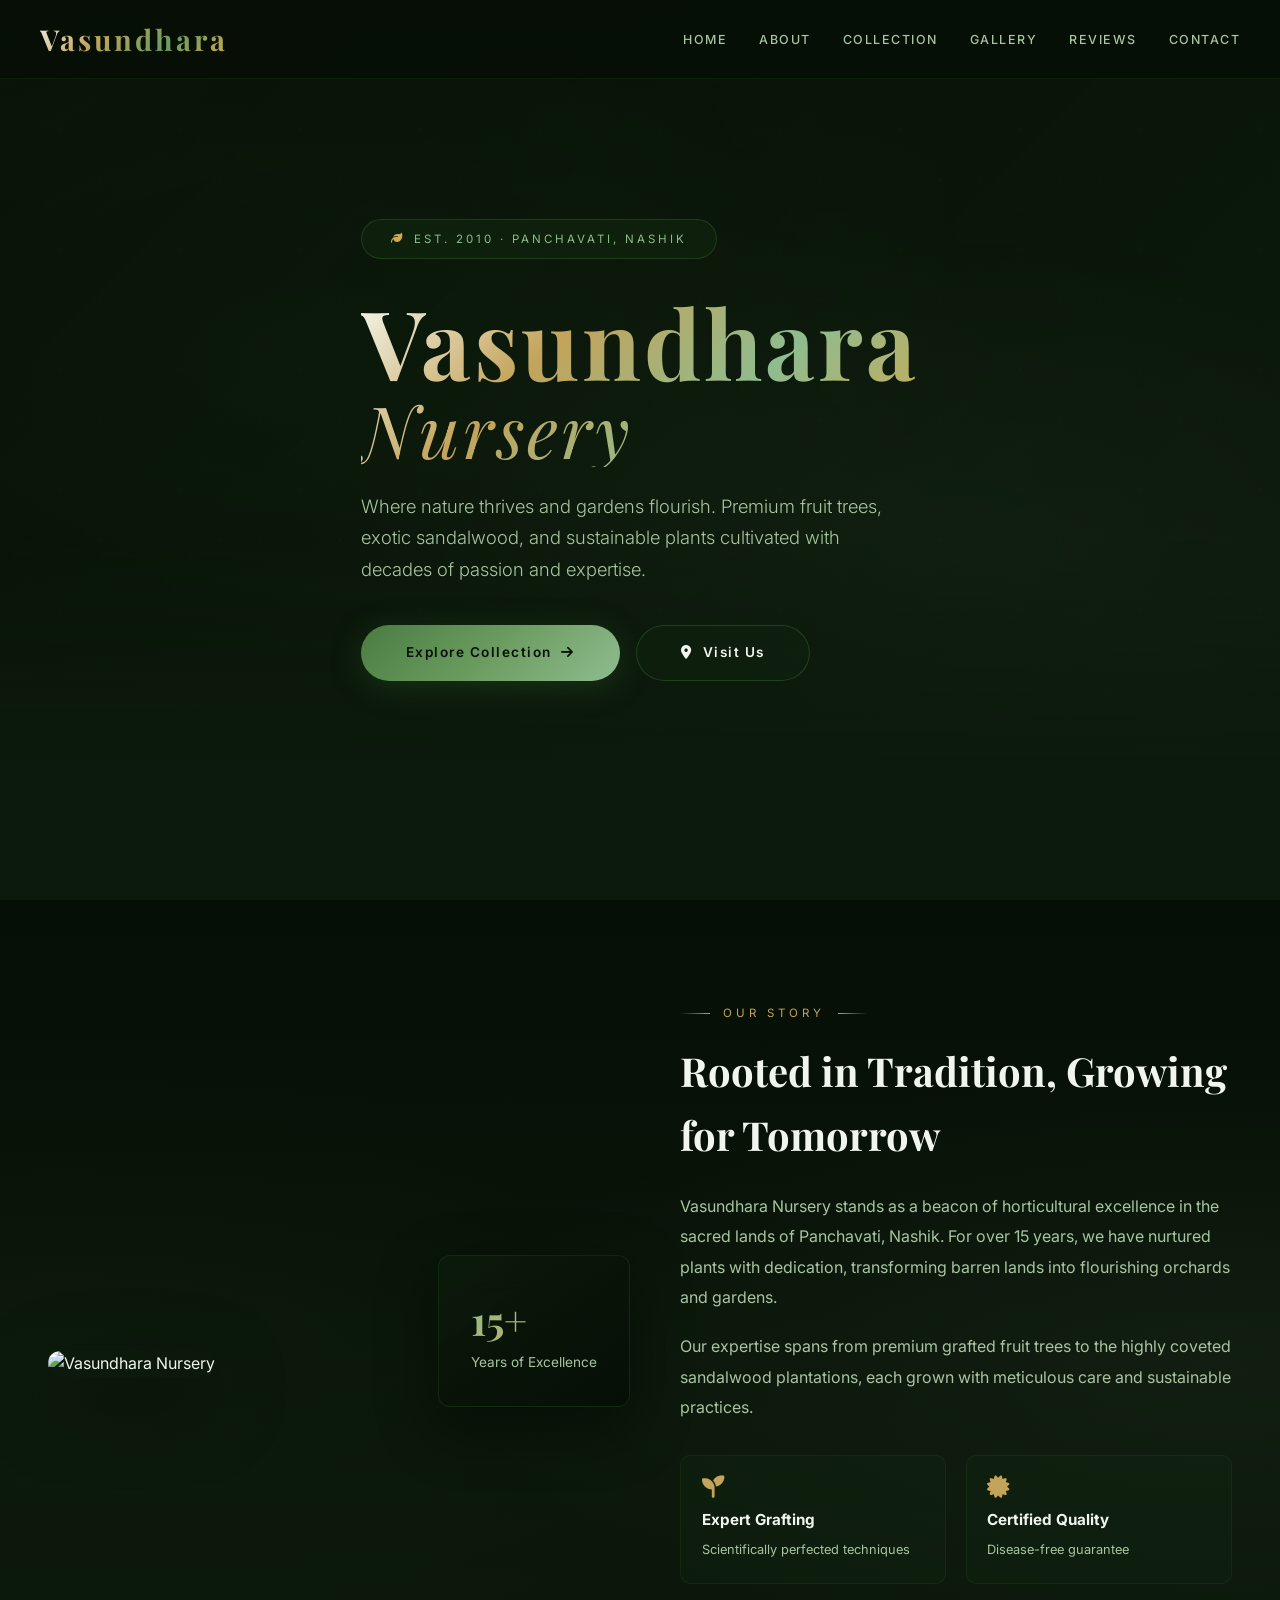
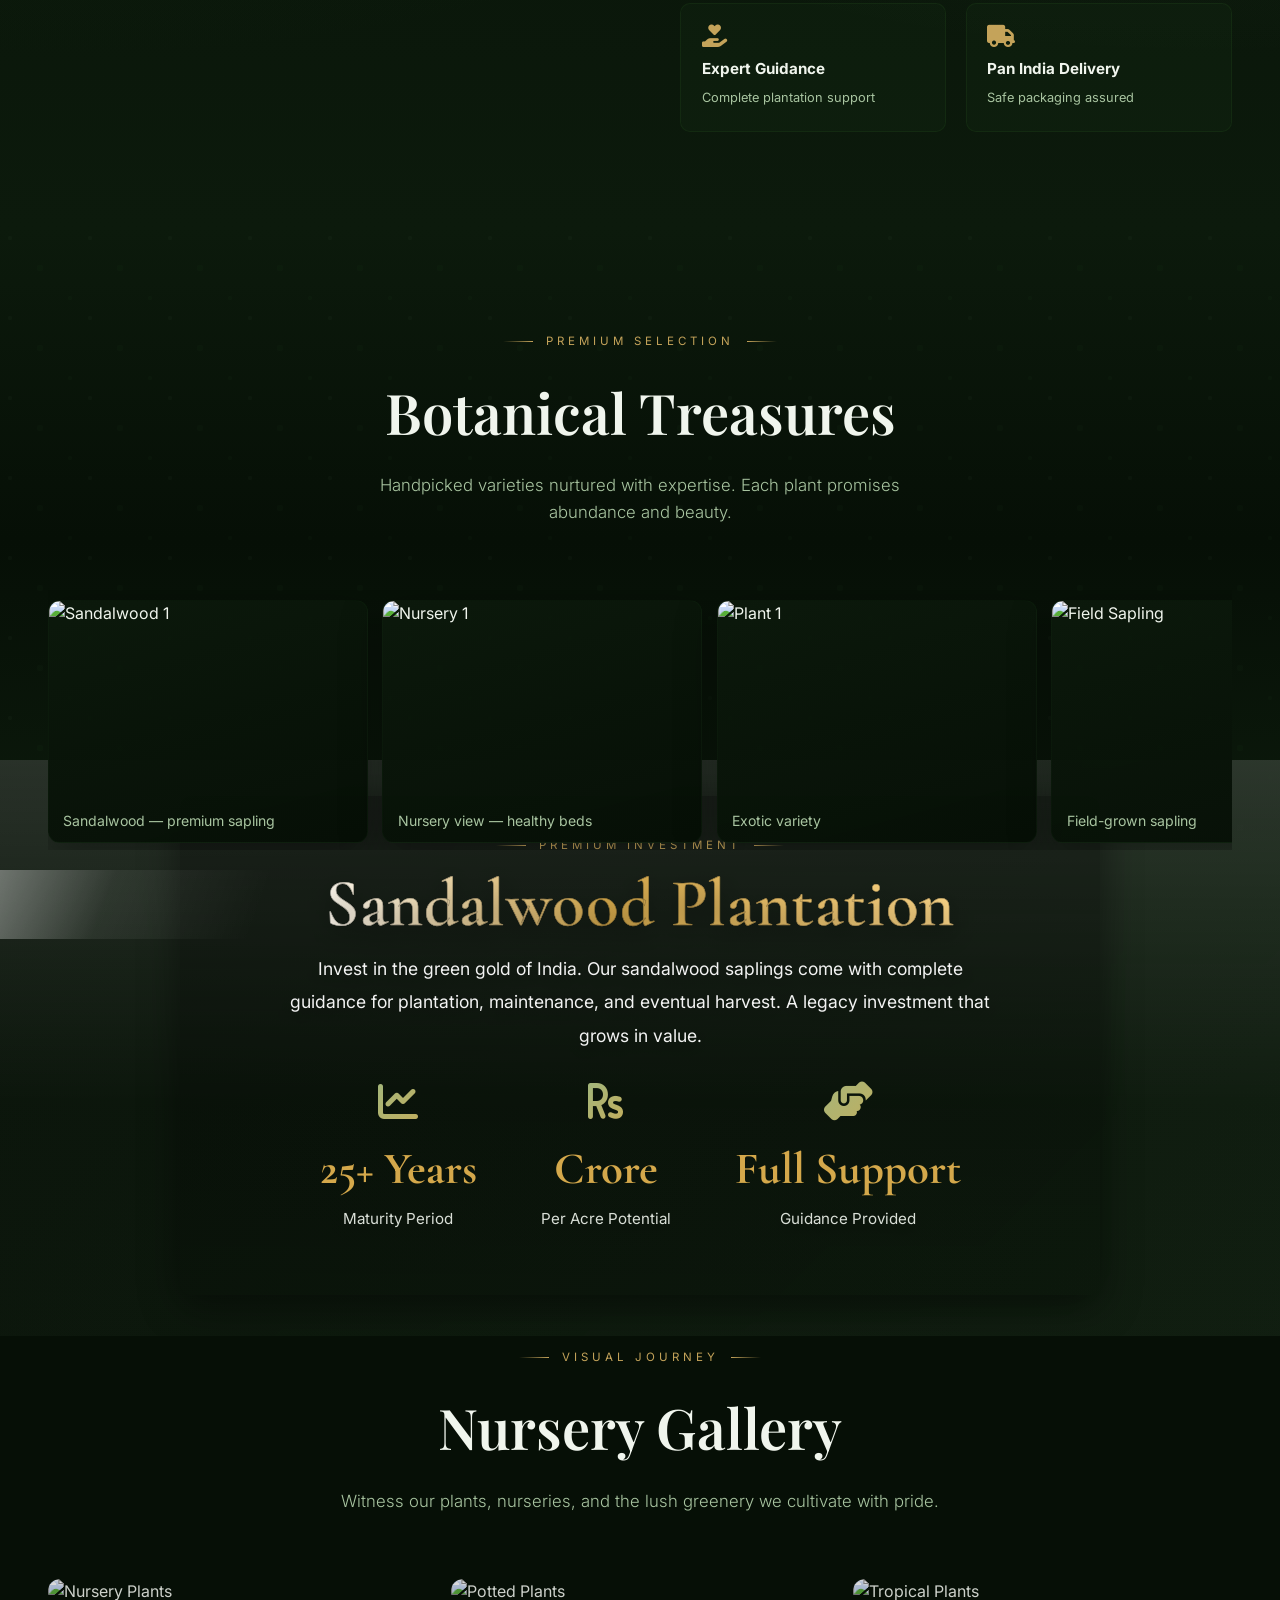
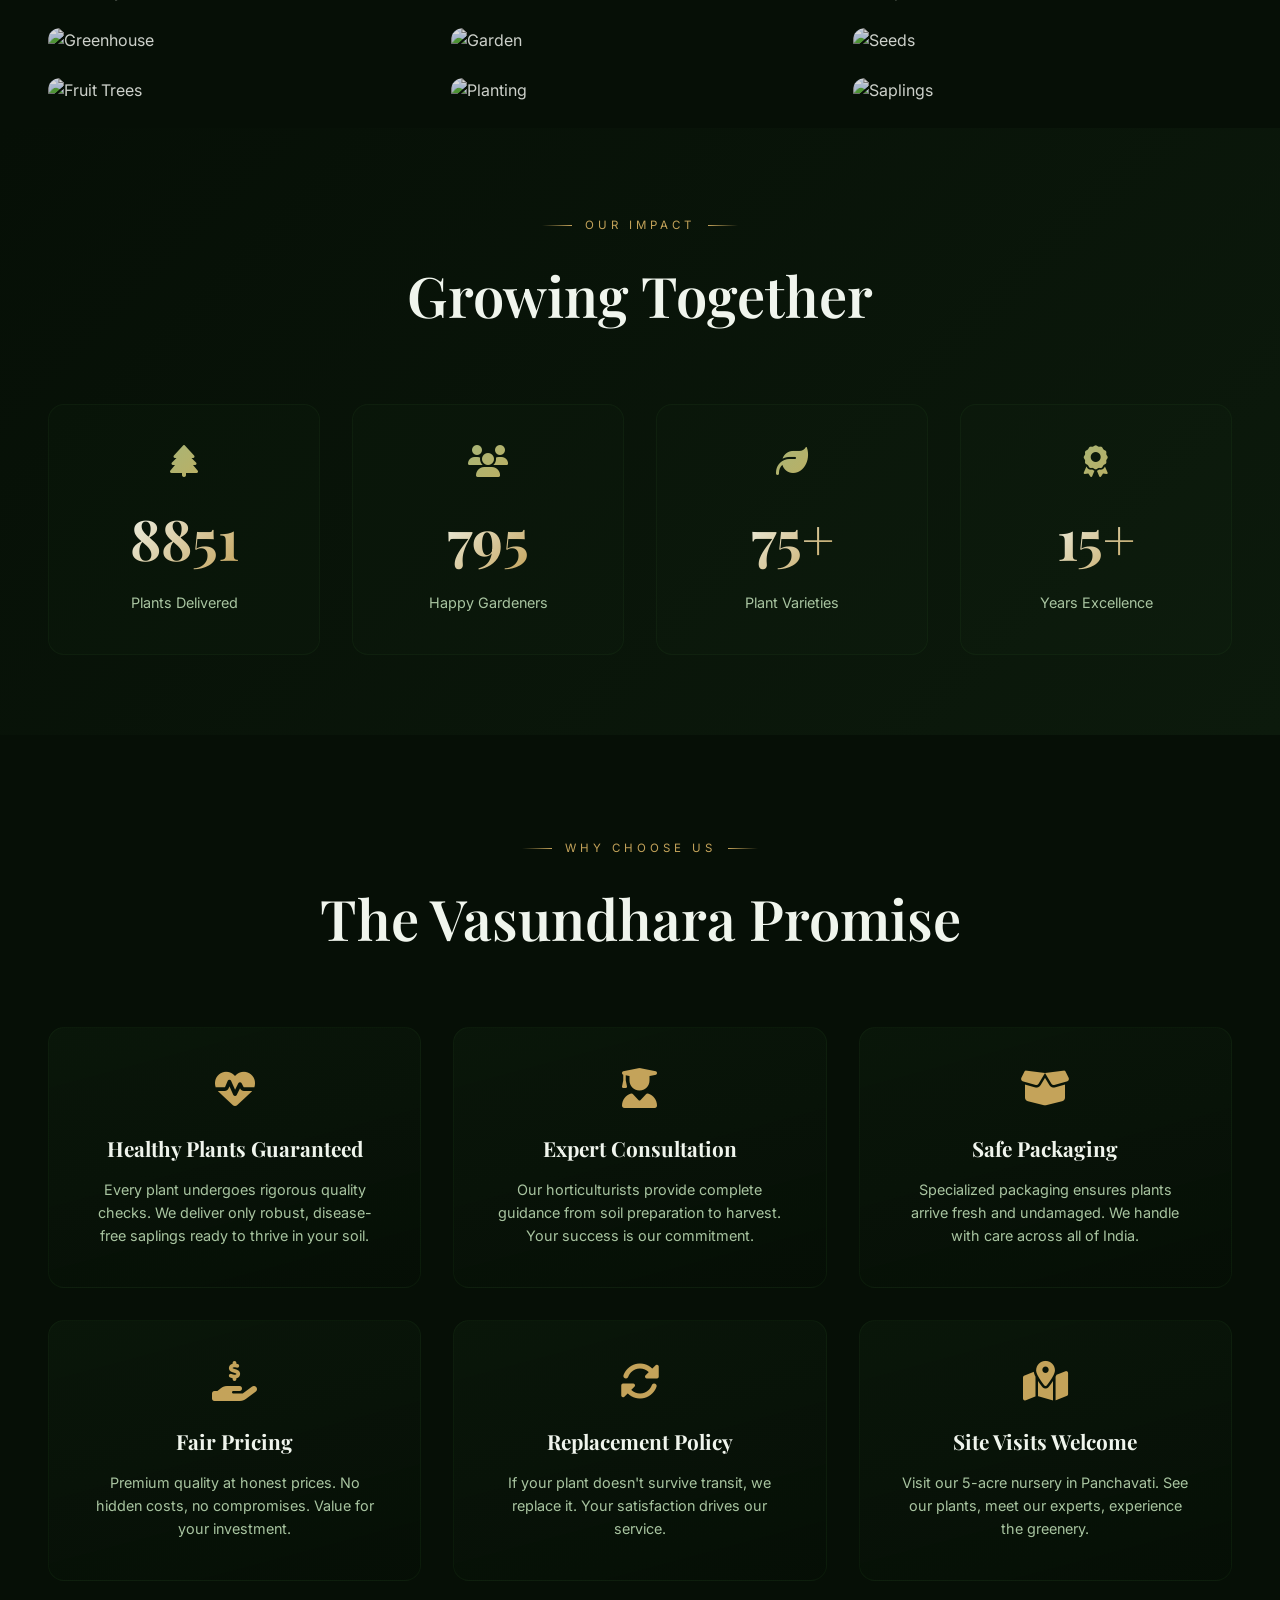
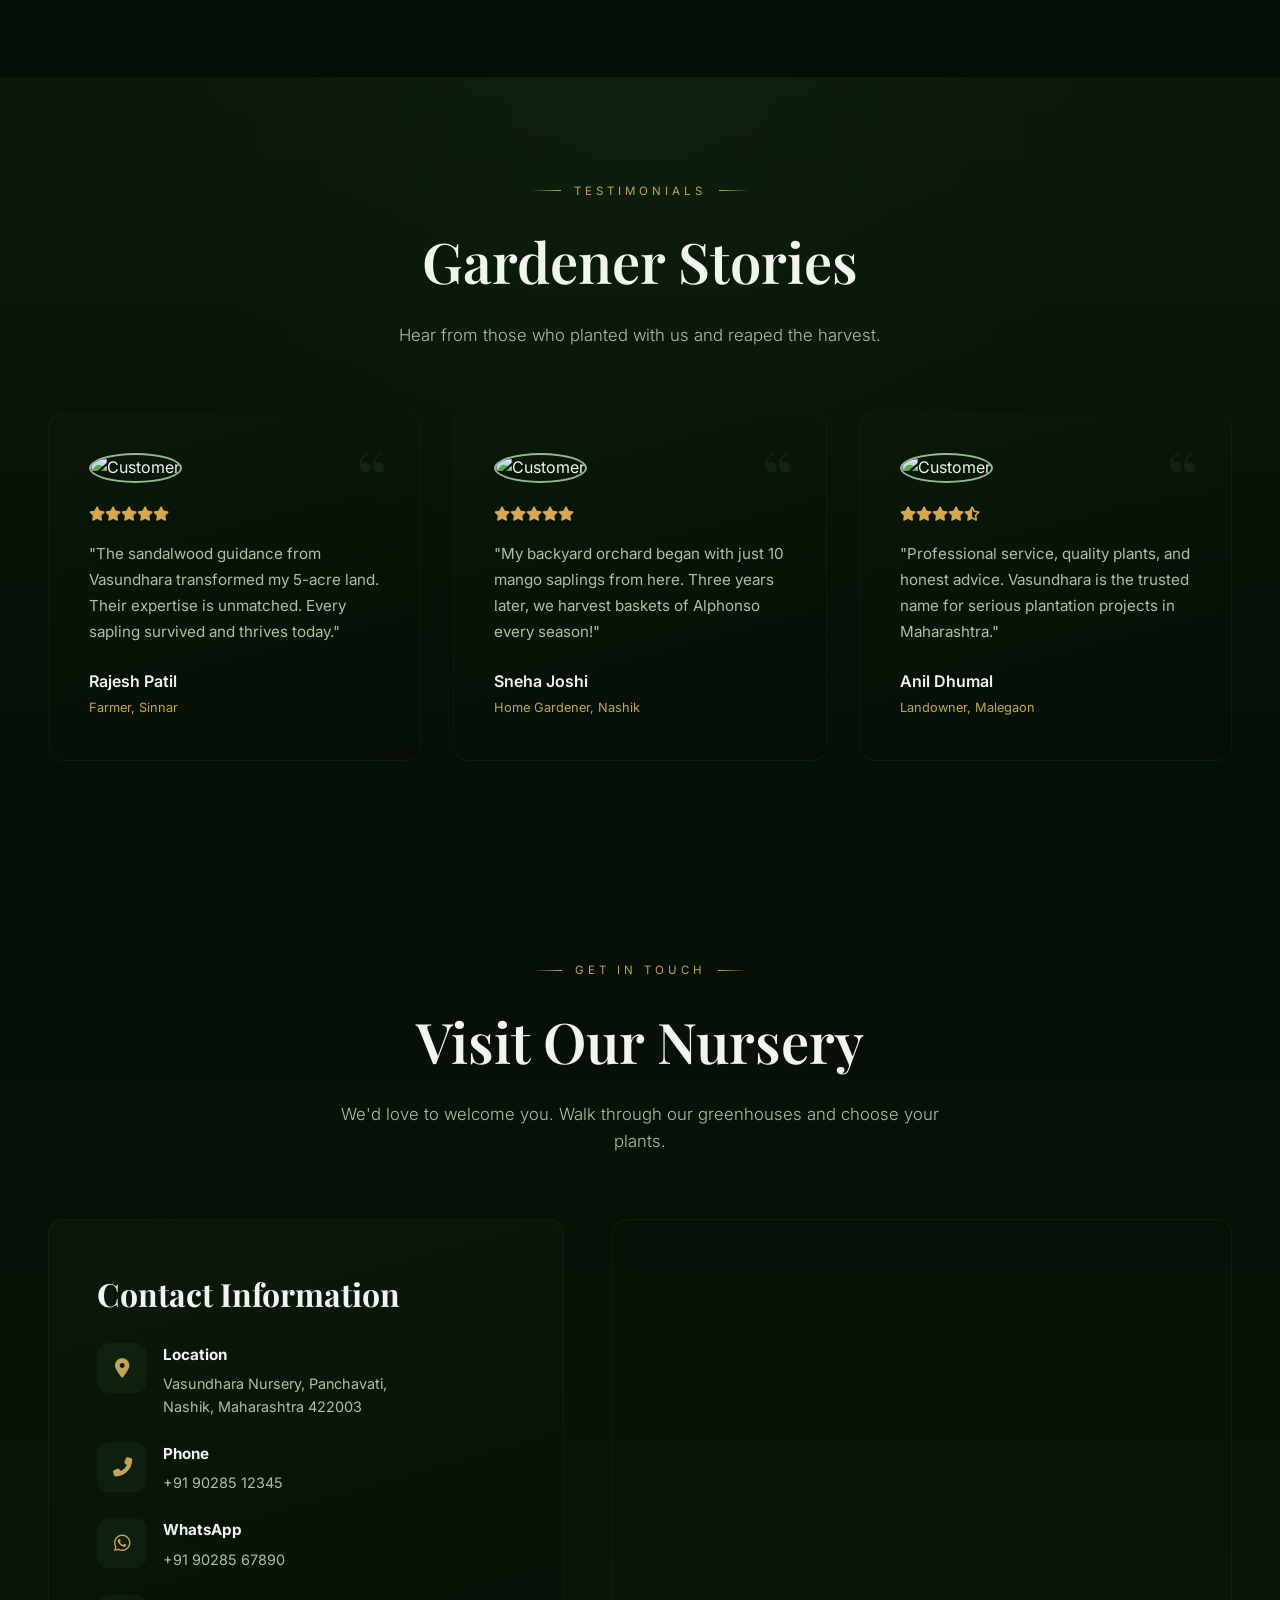
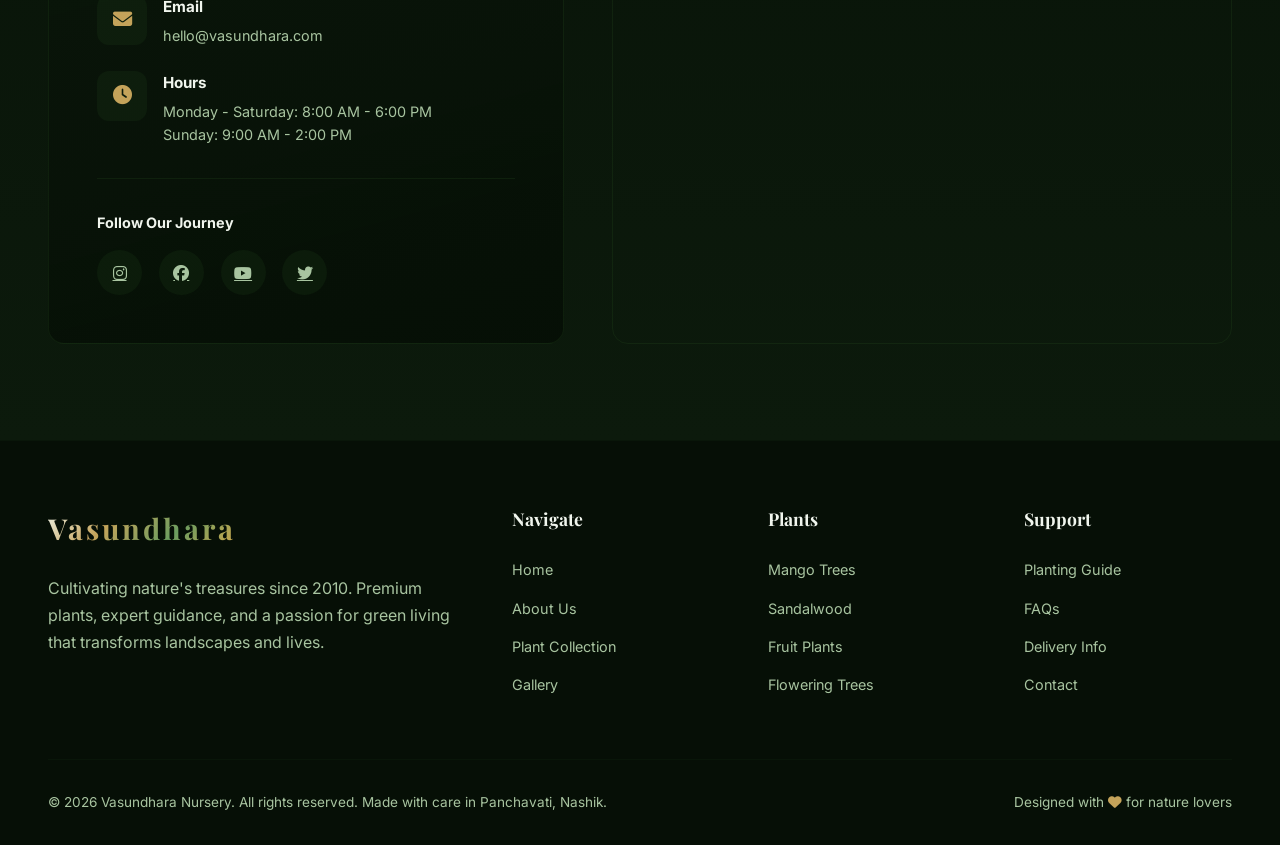
==== commit f072a999: "New Change" ====
--- a/index.html
+++ b/index.html
@@ -5,6 +5,7 @@
     <meta name="viewport" content="width=device-width, initial-scale=1.0">
     <title>Vasundhara Nursery | Premium Plants in Panchavati, Nashik</title>
     <link href="https://fonts.googleapis.com/css2?family=Playfair+Display:ital,wght@0,400;0,500;0,600;0,700;1,400&family=Inter:wght@300;400;500;600;700&display=swap" rel="stylesheet">
+    <link href="https://fonts.googleapis.com/css2?family=Cormorant+Garamond:wght@400;500;600;700&display=swap" rel="stylesheet">
     <link rel="stylesheet" href="https://cdnjs.cloudflare.com/ajax/libs/font-awesome/6.4.0/css/all.min.css">
     <link href="https://unpkg.com/aos@2.3.1/dist/aos.css" rel="stylesheet">
     <style>
@@ -183,7 +184,23 @@
             inset: 0;
             background:
                 linear-gradient(135deg, rgba(6,15,6,0.75), rgba(12,26,12,0.65)),
-                url('https://images.pexels.com/photos/1459345/pexels-photo-1459345.jpeg?auto=compress&cs=tinysrgb&w=1920') center/cover fixed;
+                url('https://m.media-amazon.com/images/I/716+zj5k+7L._AC_UF1000,1000_QL80_.jpg') center/cover;
+            background-blend-mode: overlay;
+            background-attachment: scroll;
+            background-size: cover;
+            z-index: 1;
+        }
+
+        .hero-bg::after {
+            content: '';
+            position: absolute;
+            left: 0;
+            right: 0;
+            bottom: 0;
+            height: 40%;
+            background: linear-gradient(to bottom, rgba(6,15,6,0) 0%, var(--bg-dark) 65%, var(--bg-dark) 100%);
+            pointer-events: none;
+            z-index: 2;
         }
         .hero-overlay {
             position: absolute;
@@ -564,32 +581,80 @@
 
         .featured-banner {
             background: linear-gradient(135deg, rgba(6,15,6,0.95), rgba(12,26,12,0.9)),
-                        url('https://cdn.prod.website-files.com/66749f99929e6bbf9c89b9b8/673c6dd4f86078be7346f0d7_Golden_Gate_Nursery_2024_%40ES9_Photography_2024-23%20Optimized.webp') center/cover fixed;
+                        url('https://img77.uenicdn.com/image/upload/v1562263054/business/nazmin-nursery-1/77df9fc0-93d9-469a-b6c7-8656b54868c1.jpg') center/cover;
+            background-blend-mode: screen;
+            background-attachment: scroll;
+            background-size: cover;
             padding: 2.2rem 3rem 2.6rem; /* reduced vertical padding to remove blank gap */
             margin-top: -90px; /* ensure banner pulls up over previous section */
             position: relative;
             overflow: hidden;
             z-index: 4;
         }
+        .featured-banner::before {
+            content: '';
+            position: absolute;
+            inset: 0;
+            background: linear-gradient(to bottom, rgba(255,255,255,0.14) 0%, rgba(255,255,255,0.06) 40%, rgba(255,255,255,0.02) 60%);
+            pointer-events: none;
+            z-index: 3;
+        }
         .featured-content {
-            max-width: 900px;
+            max-width: 920px;
             margin: 0 auto;
             text-align: center;
             position: relative;
-            z-index: 5;
+            z-index: 6;
+            padding: 2rem 2.5rem; /* subtle card to improve contrast */
+            background: linear-gradient(180deg, rgba(0,0,0,0.30), rgba(0,0,0,0.16));
+            border-radius: 12px;
+            box-shadow: 0 10px 40px rgba(0,0,0,0.45);
         }
         .featured-content h2 {
-            font-family: 'Playfair Display', serif;
-            font-size: 3.5rem;
-            color: var(--text-light);
-            margin-bottom: 1.5rem;
+            font-family: 'Cormorant Garamond', serif;
+            font-weight: 600;
+            font-size: 4.2rem;
+            line-height: 1.02;
+            /* gold gradient + subtle stroke */
+            background: linear-gradient(90deg, #fffaf0 0%, var(--gold) 45%, #ffd98a 100%);
+            -webkit-background-clip: text;
+            background-clip: text;
+            color: transparent;
+            -webkit-text-stroke: 0.6px rgba(0,0,0,0.28);
+            margin-bottom: 0.8rem;
+            text-shadow: 0 10px 26px rgba(0,0,0,0.56);
+            letter-spacing: 0.6px;
+            font-style: normal;
+            text-transform: none;
+            position: relative;
+            display: inline-block;
+            overflow: visible;
+        }
+        .featured-content h2::before {
+            content: '';
+            position: absolute;
+            top: 0;
+            left: -60%;
+            width: 50%;
+            height: 100%;
+            background: linear-gradient(90deg, rgba(255,255,255,0.45), rgba(255,255,255,0.08), rgba(255,255,255,0));
+            transform: skewX(-20deg);
+            mix-blend-mode: screen;
+            pointer-events: none;
+            animation: sheen 4.5s linear infinite;
+        }
+        @keyframes sheen {
+            0% { left: -60%; }
+            100% { left: 140%; }
         }
         .featured-content p {
+            font-family: 'Inter', sans-serif;
             font-size: 1.1rem;
-            color: var(--text-muted);
-            max-width: 650px;
-            margin: 0 auto 2.5rem;
-            line-height: 1.8;
+            color: rgba(255,255,255,0.95);
+            max-width: 720px;
+            margin: 0 auto 1.8rem;
+            line-height: 1.9;
+            text-shadow: 0 5px 18px rgba(0,0,0,0.45);
         }
         .featured-stats {
             display: flex;
@@ -610,11 +675,11 @@
             display: block;
         }
         .featured-stat h4 {
-            font-family: 'Playfair Display', serif;
-            font-size: 2.5rem;
-            color: var(--text-light);
-        }
-        .featured-stat p { color: var(--text-muted); font-size: 0.85rem; }
+            font-family: 'Cormorant Garamond', serif;
+            font-size: 2.8rem;
+            color: var(--gold);
+        }
+        .featured-stat p { color: rgba(240,245,237,0.9); font-size: 0.95rem; }
 
         #gallery {
             background: var(--bg-darker);
@@ -943,6 +1008,43 @@
             pointer-events: none;
             z-index: 0;
             transform: translate(-50%, -50%);
+        }
+
+        /* Falling petals/leaves effect */
+        .floating-petals { position: fixed; inset: 0; pointer-events: none; overflow: hidden; z-index: 9999; }
+        .petal {
+            position: absolute;
+            top: -10vh;
+            font-size: 24px;
+            will-change: transform, opacity;
+            opacity: 0.98;
+            filter: drop-shadow(0 6px 10px rgba(0,0,0,0.15));
+            animation-fill-mode: forwards;
+        }
+        .petal.leaf { color: rgba(255,255,255,0.95); }
+        .petal.flower { color: rgba(255,230,235,0.98); }
+
+        @keyframes petalFall {
+            0% {
+                transform: translate3d(0, -2vh, 0) rotate(0deg);
+                opacity: 0.98;
+            }
+            25% {
+                transform: translate3d(6vw, 25vh, 0) rotate(45deg);
+                opacity: 0.9;
+            }
+            50% {
+                transform: translate3d(-6vw, 55vh, 0) rotate(120deg);
+                opacity: 0.75;
+            }
+            75% {
+                transform: translate3d(8vw, 85vh, 0) rotate(200deg);
+                opacity: 0.4;
+            }
+            100% {
+                transform: translate3d(-4vw, 120vh, 0) rotate(300deg);
+                opacity: 0.06;
+            }
         }
 
         @media (max-width: 1150px) {
@@ -996,6 +1098,8 @@
 </div>
 <div class="progress-bar" id="progressBar"></div>
 <div class="cursor-glow" id="cursorGlow"></div>
+<!-- Falling petals / leaves container -->
+<div class="floating-petals" id="floatingPetals" aria-hidden="true"></div>
 
 <nav class="navbar" id="navbar">
     <div class="nav-container">
@@ -1086,13 +1190,11 @@
         <div class="extra-gallery" aria-label="Additional selection">
             <div class="gallery-track">
                 <div class="gallery-item" data-aos="zoom-in"><img src="https://plantsguru.com/cdn/shop/files/plants-guru-medicinal-plants-sandalwood-white.jpg?v=1735618416" alt="Sandalwood 1"><div class="gallery-caption">Sandalwood — premium sapling</div></div>
-                <div class="gallery-item" data-aos="zoom-in" data-aos-delay="60"><img src="https://plantsguru.com/cdn/shop/files/plants-guru-medicinal-plants-sandalwood-white.jpg?v=1735618416" alt="Sandalwood 2"><div class="gallery-caption">Sandalwood — specimen</div></div>
                 <div class="gallery-item" data-aos="zoom-in" data-aos-delay="120"><img src="https://ashanursery.com/wp-content/uploads/2025/05/WhatsApp-Image-2025-05-24-at-5.19.19-PM.jpeg" alt="Nursery 1"><div class="gallery-caption">Nursery view — healthy beds</div></div>
                 <div class="gallery-item" data-aos="zoom-in" data-aos-delay="180"><img src="https://encrypted-tbn0.gstatic.com/images?q=tbn:ANd9GcSDAKCxtAQkTO4DIccNcVjCe8F8T1Z_86TabA&s" alt="Plant 1"><div class="gallery-caption">Exotic variety</div></div>
-                <div class="gallery-item" data-aos="zoom-in" data-aos-delay="240"><img src="https://5.imimg.com/data5/SELLER/Default/2025/4/502166635/FP/FT/RP/243827232/whatsapp-image-2025-04-10-at-7-56-22-pm-500x500.jpeg" alt="Plant 2"><div class="gallery-caption">Field-grown sapling</div></div>
-                <div class="gallery-item" data-aos="zoom-in" data-aos-delay="300"><img src="https://5.imimg.com/data5/SELLER/Default/2025/6/519961976/IW/BG/HH/88930720/red-sandalwood-plant.jpeg" alt="Red Sandalwood"><div class="gallery-caption">Red Sandalwood</div></div>
-                <div class="gallery-item" data-aos="zoom-in" data-aos-delay="360"><img src="https://5.imimg.com/data5/SELLER/Default/2025/6/519961976/IW/BG/HH/88930720/red-sandalwood-plant.jpeg" alt="Red Sandalwood 2"><div class="gallery-caption">Red Sandalwood — specimen</div></div>
-                <div class="gallery-item" data-aos="zoom-in" data-aos-delay="420"><img src="https://5.imimg.com/data5/SELLER/Default/2025/5/513535116/PA/IG/ME/245686368/whatsapp-image-2025-05-23-at-5-23-21-pm-500x500.jpeg" alt="Sapling"><div class="gallery-caption">Healthy sapling</div></div>
+                <div class="gallery-item" data-aos="zoom-in" data-aos-delay="240"><img src="https://5.imimg.com/data5/SELLER/Default/2025/4/502166635/FP/FT/RP/243827232/whatsapp-image-2025-04-10-at-7-56-22-pm-500x500.jpeg" alt="Field Sapling"><div class="gallery-caption">Field-grown sapling</div></div>
+                <div class="gallery-item" data-aos="zoom-in" data-aos-delay="300"><img src="https://5.imimg.com/data5/SELLER/Default/2025/6/519961976/IW/BG/HH/88930720/red-sandalwood-plant.jpeg" alt="Red Sandalwood"><div class="gallery-caption">Red Sandalwood — specimen</div></div>
+                <div class="gallery-item" data-aos="zoom-in" data-aos-delay="360"><img src="https://5.imimg.com/data5/SELLER/Default/2025/5/513535116/PA/IG/ME/245686368/whatsapp-image-2025-05-23-at-5-23-21-pm-500x500.jpeg" alt="Sapling"><div class="gallery-caption">Healthy sapling</div></div>
             </div>
         </div>
         <!-- <div class="plants-grid">
@@ -1586,5 +1688,36 @@
         });
     });
 </script>
+<script>
+// Decorative falling petals/leaves (light-colored)
+;(function(){
+    const container = document.getElementById('floatingPetals');
+    if(!container) return;
+    const symbolsLeaf = ['🍃','🍂'];
+    const symbolsFlower = ['🌸','🌼'];
+    const max = 12; // lower density
+    function rand(min,max){return Math.random()*(max-min)+min}
+    function make(){
+        const isFlower = Math.random() > 0.90; // ~10% are flowers
+        const el = document.createElement('div');
+        el.className = 'petal ' + (isFlower ? 'flower' : 'leaf');
+        el.textContent = isFlower ? symbolsFlower[Math.floor(Math.random()*symbolsFlower.length)] : symbolsLeaf[Math.floor(Math.random()*symbolsLeaf.length)];
+        // flowers should be much smaller
+        const size = isFlower ? Math.round(rand(8,16)) : Math.round(rand(12,34));
+        el.style.fontSize = size + 'px';
+        el.style.left = rand(4,96) + '%';
+        const dur = rand(9,18);
+        const delay = rand(0,6);
+        el.style.animation = `petalFall ${dur}s linear ${delay}s forwards`;
+        el.style.opacity = isFlower ? 0.96 : 0.98;
+        container.appendChild(el);
+        setTimeout(()=> el.remove(), (delay+dur+1)*1000);
+    }
+    // initial - lighter
+    for(let i=0;i<4;i++) setTimeout(make, i*420);
+    const tick = setInterval(()=>{ if(container.children.length < max) make(); }, 2500);
+    document.addEventListener('visibilitychange', ()=>{ if(document.hidden) clearInterval(tick); });
+})();
+</script>
 </body>
 </html>
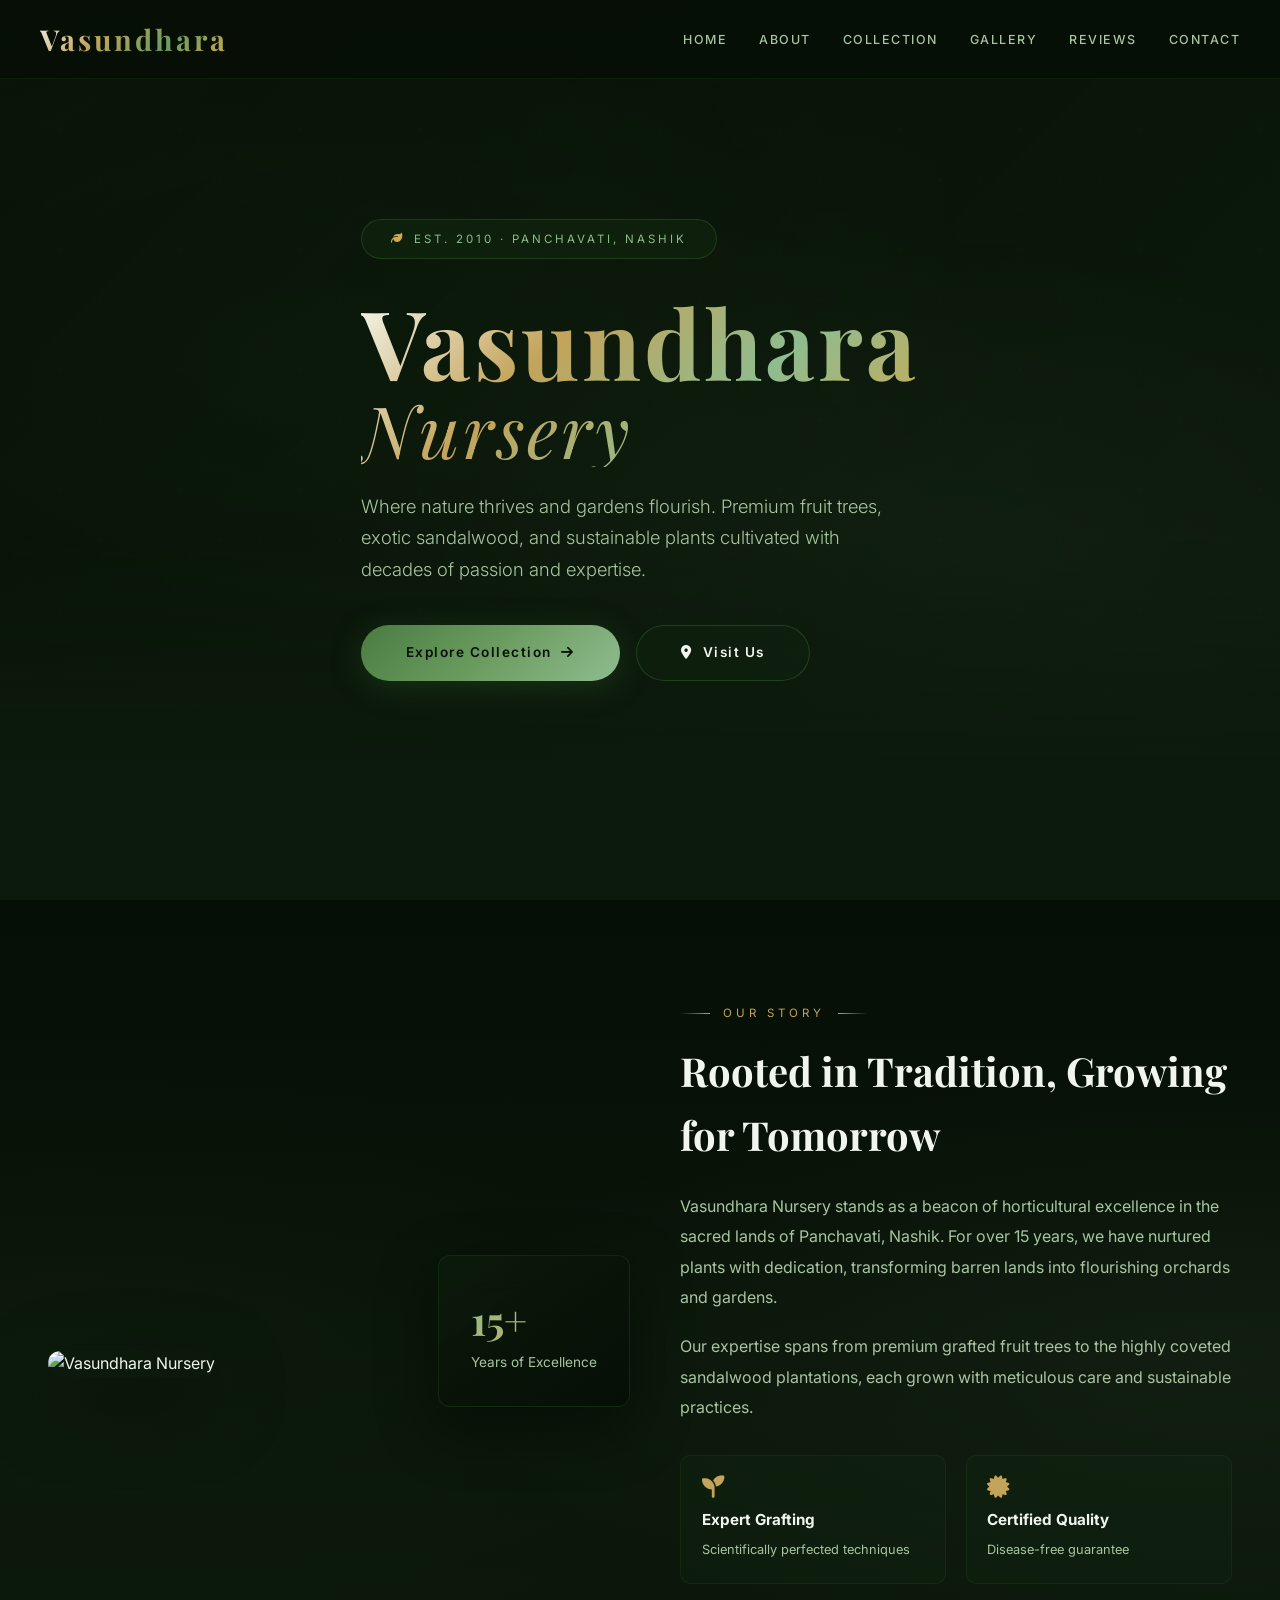
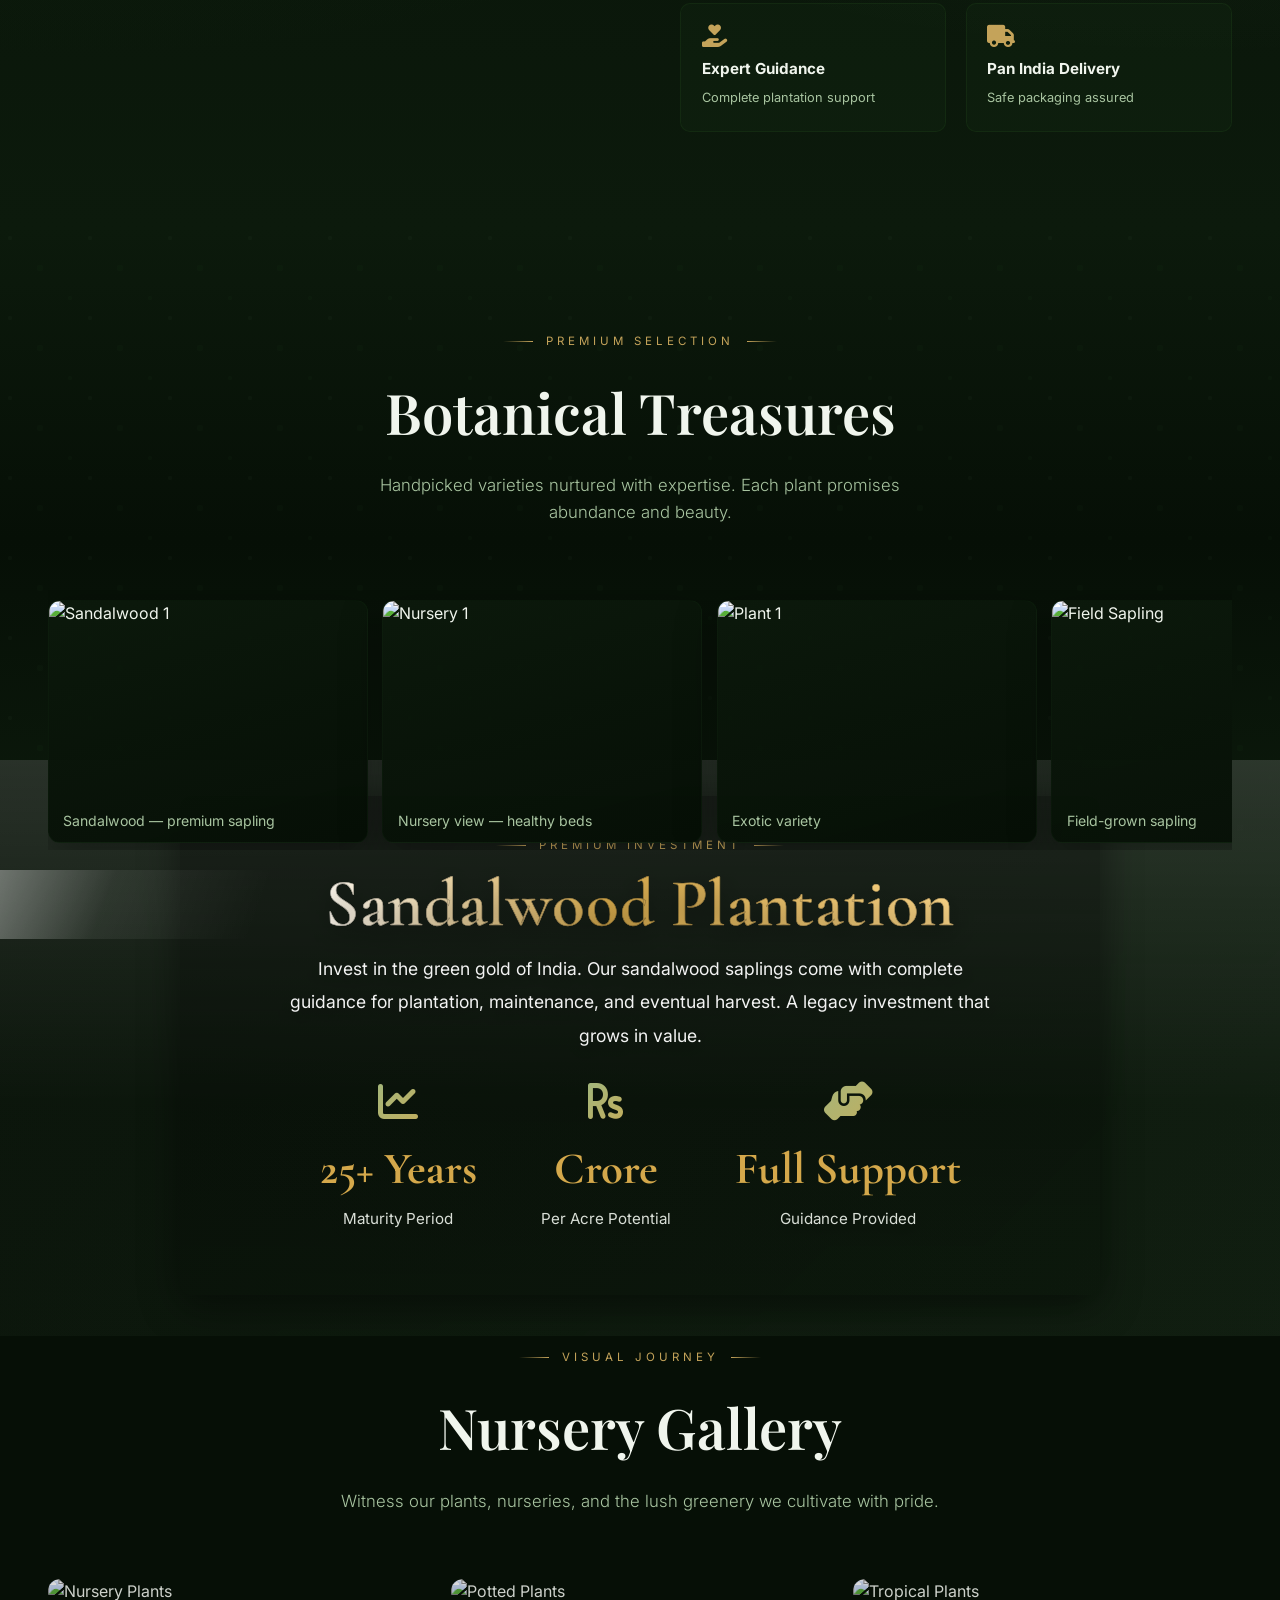
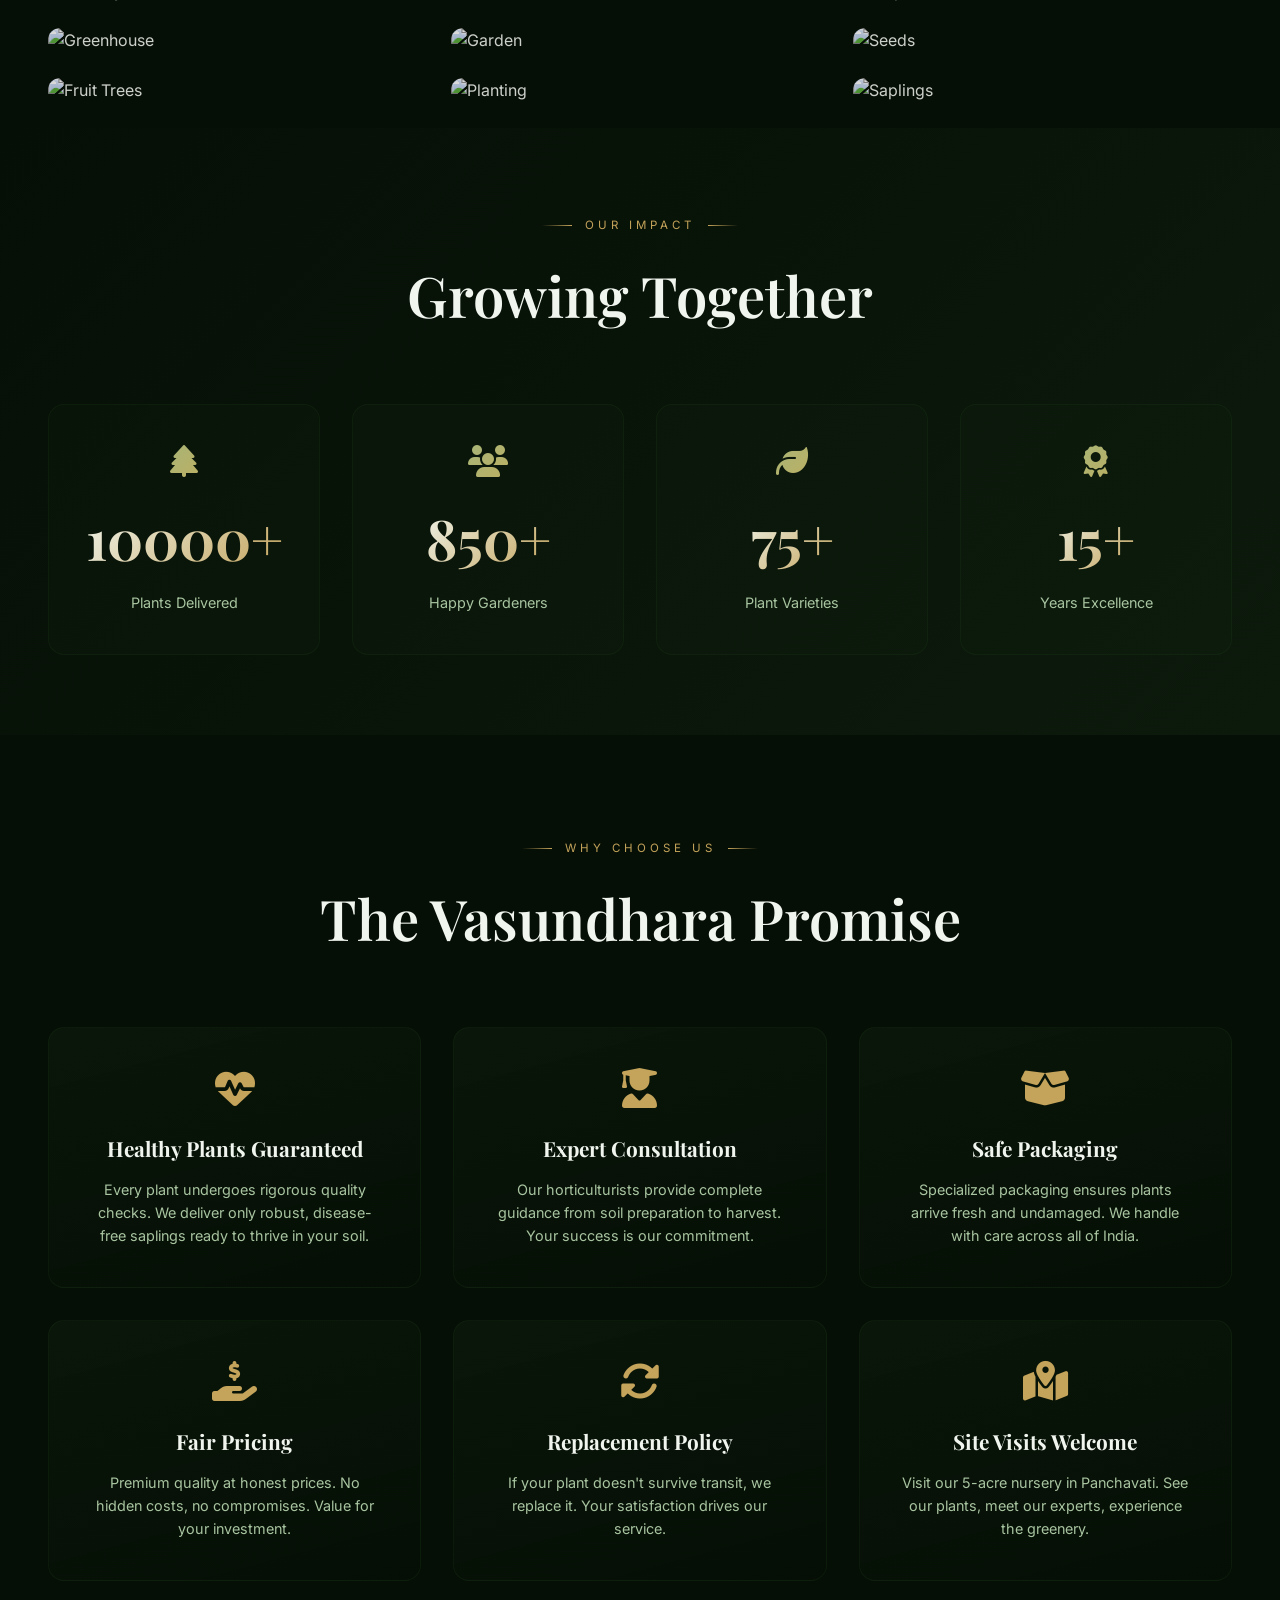
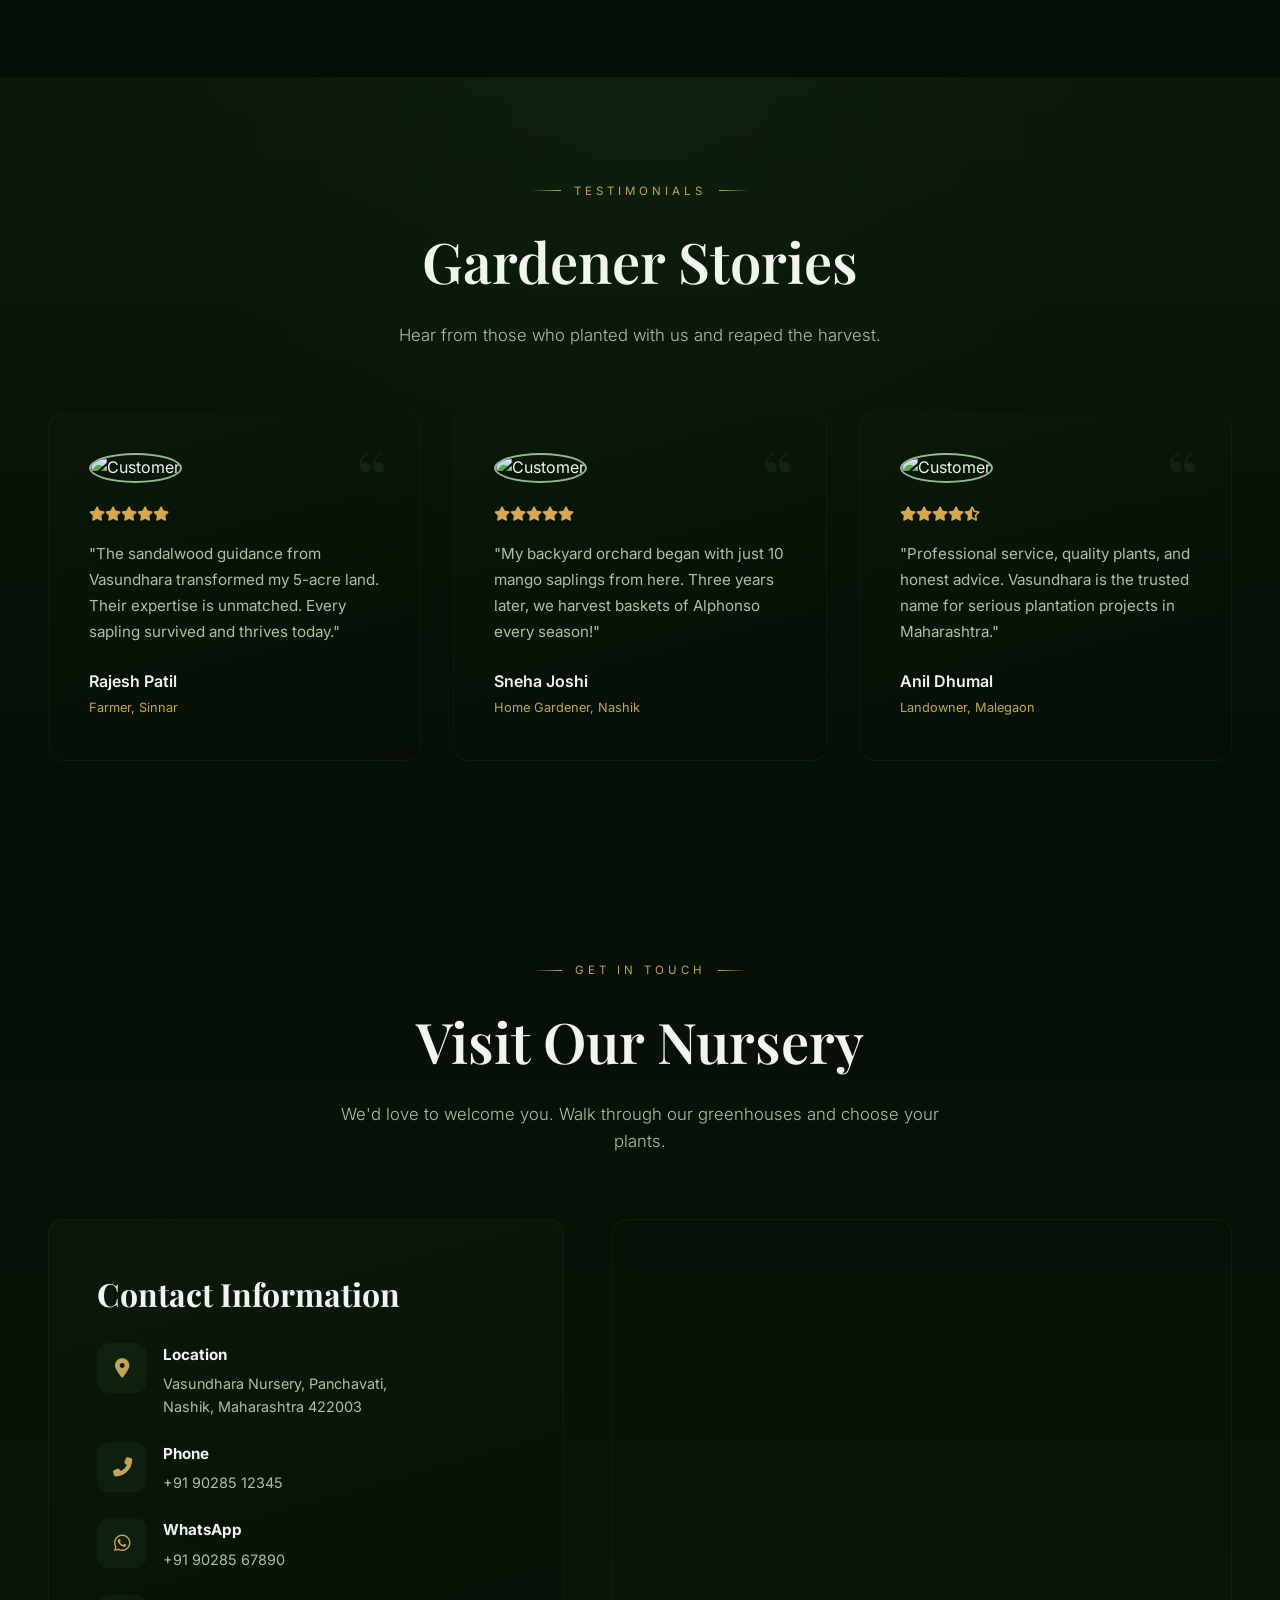
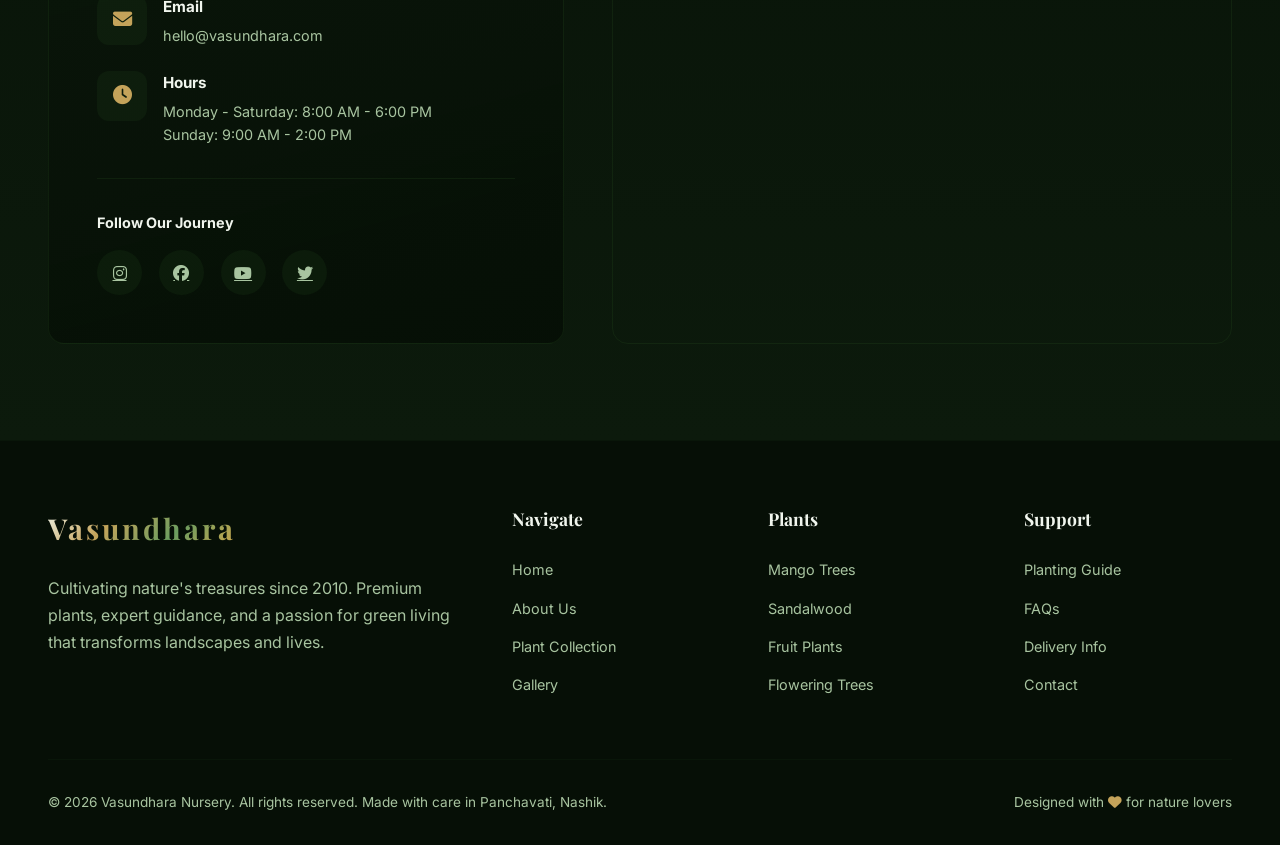
==== commit 8ab7c3e8: "New Changes 101" ====
--- a/index.html
+++ b/index.html
@@ -673,6 +673,7 @@
             color: transparent;
             margin-bottom: 0.8rem;
             display: block;
+            /*new*/
         }
         .featured-stat h4 {
             font-family: 'Cormorant Garamond', serif;
